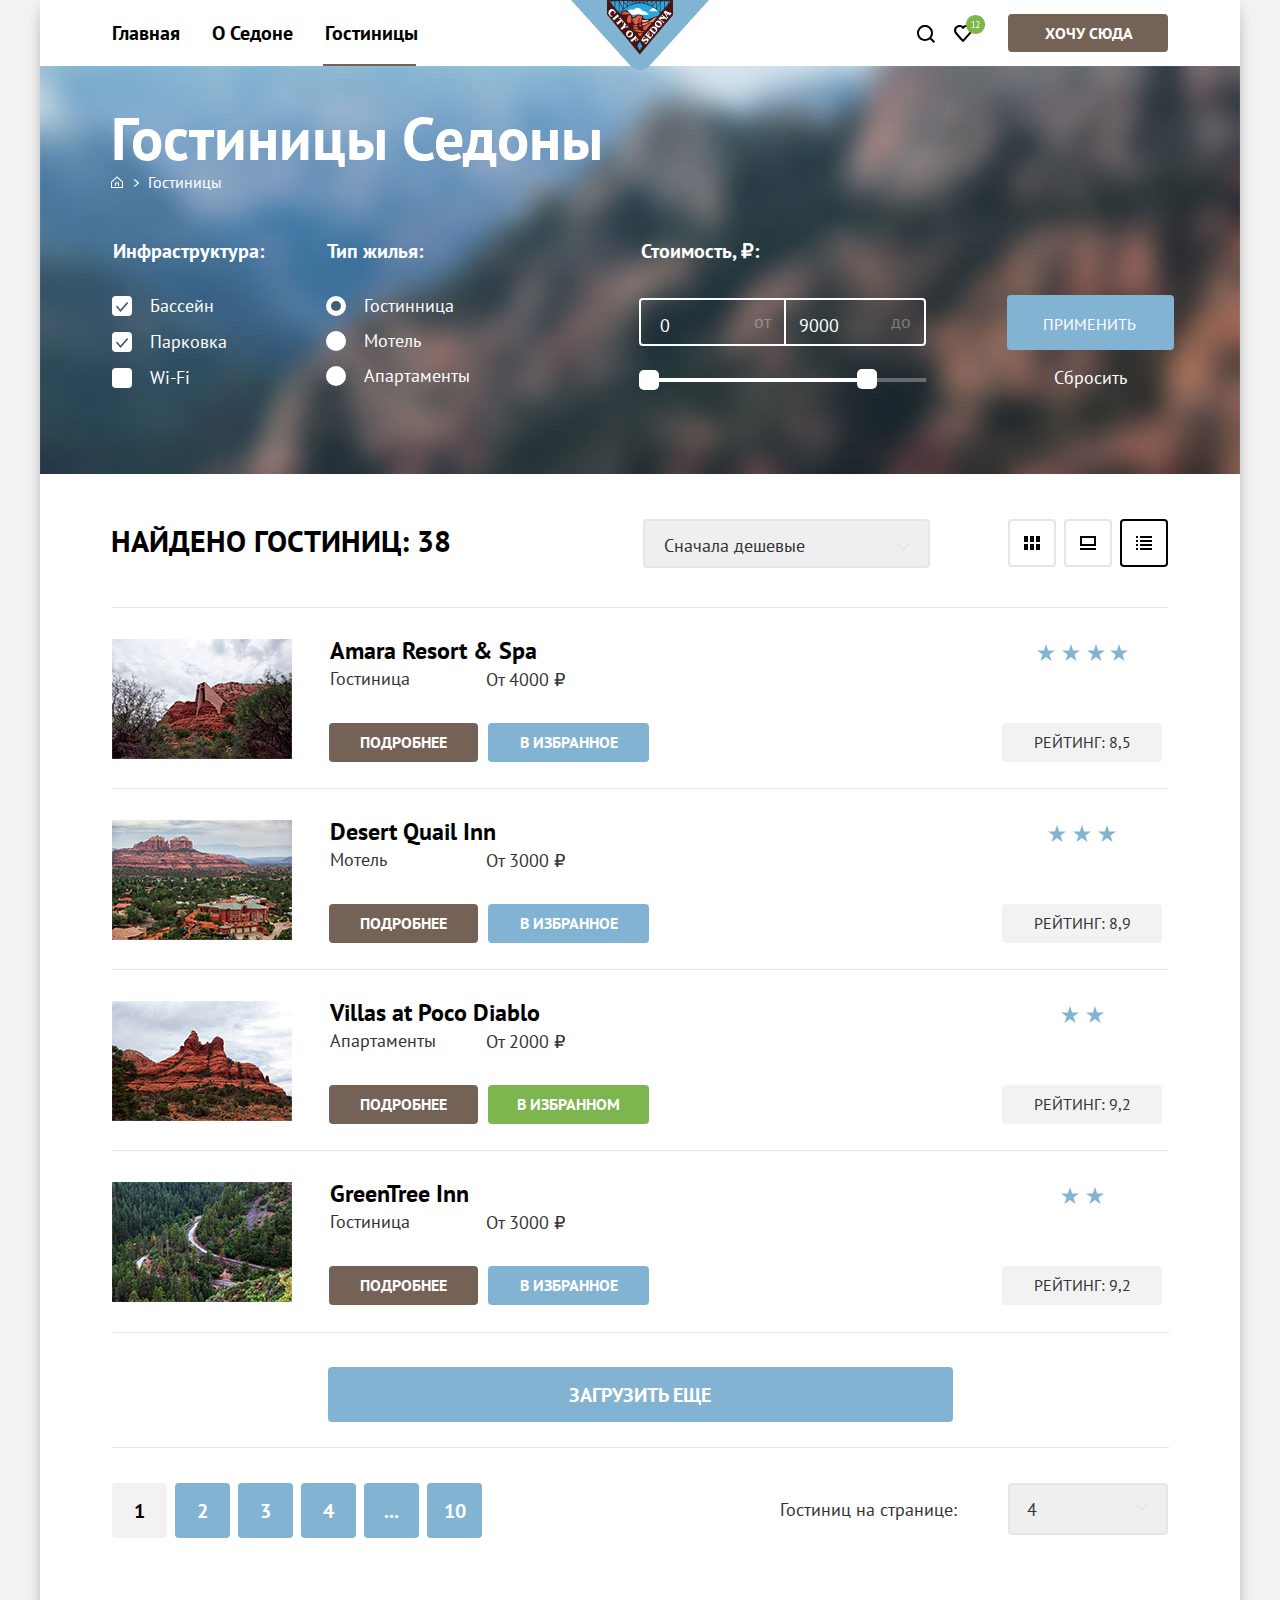
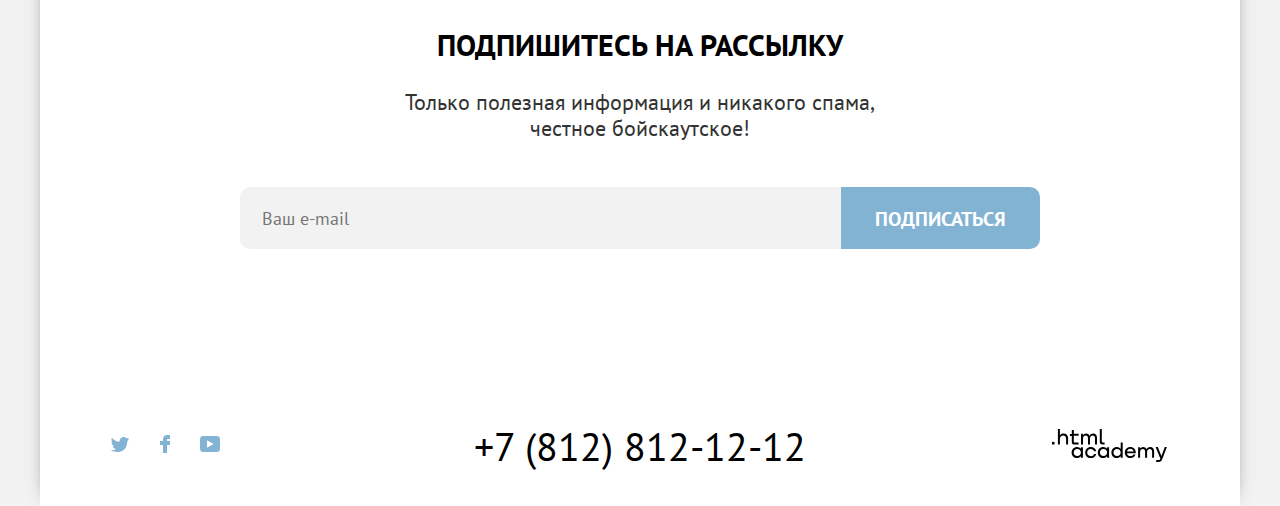
==== hotels.html @ 75862dd2 "правки от наставника, исправления валидатора" ====
<!DOCTYPE html>
<html lang="ru">
  <head>
    <meta charset="utf-8">
    <title>HTML Academy: Седона</title>
    <link rel="stylesheet" href="styles/styles.css">
  </head>
  <body>
    <div class="page__container">
    <!-- Меню -->
    <header class="header">
      <div class="page-header">
      <nav class="navigation">
        <ul class="navigation__list">
          <li class="navigation__item">
            <a class="navigation__link" href="index.html">Главная</a>
          </li>
          <li class="navigation__item">
            <a class="navigation__link" href="#">О Седоне</a>
          </li>
          <li class="navigation__item">
            <a class="navigation__link navigation__link-hotels" href="hotels.html">Гостиницы</a>
          </li>
        </ul>
        <a class="logo__sedona" href="index.html"><img src="images/sedona.svg" class="logo" alt="Логотип Седона"></a>
      <!-- navigation__user -->
        <ul class="navigation-user" >
          <li class="navigation__item-user">
            <a class="navigation__link-user" href="#">
              <svg class="navigation__icon" aria-hidden="true" focusable="false" width="18" height="18" viewBox="0 0 18 18" fill="none" xmlns="http://www.w3.org/2000/svg">
                <path d="M18 16.5L14.3 12.8C15.3 11.5 16 9.8 16 7.9C16 3.5 12.4 -0.1 8 -0.1C3.6 -0.1 0 3.6 0 8C0 12.4 3.6 16 8 16C9.8 16 11.5 15.4 12.9 14.3L16.6 18L18 16.5ZM8 14C4.7 14 2 11.3 2 8C2 4.7 4.7 2 8 2C11.3 2 14 4.7 14 8C14 11.3 11.3 14 8 14Z"/>
              </svg>
              <span class="visually-hidden">Поиск</span>
            </a>
          </li>
          <li class="navigation__item-user">
            <a class="navigation__link-user" href="#">
              <svg class="navigation__icon-hert" aria-hidden="true" focusable="false" width="31" height="27" viewBox="0 0 31 27" fill="none" xmlns="http://www.w3.org/2000/svg">
                <path d="M8.9 27C8.6 27 8.3 26.9 8.1 26.6C2.7 20.5 1.4 19.1 1.1 18.7C0.4 17.8 0 16.6 0 15.4C0 12.4 2.4 10 5.5 10C6.8 10 8 10.5 9 11.3C10 10.5 11.3 10 12.5 10C15.5 10 18 12.4 18 15.4C18 16.7 17.5 17.9 16.7 18.8L9.7 26.7C9.5 26.9 9.3 27 8.9 27ZM2.9 17.5C3.2 17.9 6.4 21.5 9 24.4L15.2 17.4C15.7 16.9 15.9 16.2 15.9 15.4C15.9 13.6 14.4 12.1 12.6 12.1C11.6 12.1 10.6 12.6 9.9 13.4C9.6 13.7 9.3 13.8 9 13.8C8.7 13.8 8.4 13.6 8.2 13.4C7.5 12.6 6.5 12.1 5.5 12.1C3.7 12.1 2.2 13.6 2.2 15.4C2.1 16.3 2.5 17 2.9 17.5C2.8 17.5 2.8 17.5 2.9 17.5Z"/>
                <path d="M31 9.5C31 14.7467 26.7467 19 21.5 19C16.2533 19 12 14.7467 12 9.5C12 4.25329 16.2533 0 21.5 0C26.7467 0 31 4.25329 31 9.5Z" fill="#7DB54F"/>
                <path d="M17.6308 12.26H19.0308V7.42L19.1308 6.83L18.7308 7.3L17.6308 8.09L17.2508 7.58L19.4508 5.88H19.8108V12.26H21.1808V13H17.6308V12.26ZM25.46 7.59C25.46 7.94333 25.3933 8.30667 25.26 8.68C25.1333 9.04667 24.9633 9.41667 24.75 9.79C24.5433 10.1633 24.31 10.53 24.05 10.89C23.79 11.2433 23.53 11.58 23.27 11.9L22.78 12.33V12.37L23.42 12.26H25.6V13H21.62V12.71C21.7667 12.5567 21.9433 12.3667 22.15 12.14C22.3567 11.9133 22.57 11.6633 22.79 11.39C23.0167 11.11 23.2367 10.8167 23.45 10.51C23.67 10.1967 23.8667 9.88 24.04 9.56C24.22 9.24 24.3633 8.92333 24.47 8.61C24.5767 8.29667 24.63 8 24.63 7.72C24.63 7.39333 24.5367 7.12333 24.35 6.91C24.1633 6.69 23.88 6.58 23.5 6.58C23.2467 6.58 23 6.63333 22.76 6.74C22.52 6.84 22.3133 6.95667 22.14 7.09L21.81 6.52C22.0433 6.32 22.32 6.16333 22.64 6.05C22.96 5.93667 23.3033 5.88 23.67 5.88C23.9567 5.88 24.21 5.92333 24.43 6.01C24.65 6.09 24.8367 6.20667 24.99 6.36C25.1433 6.51333 25.26 6.69667 25.34 6.91C25.42 7.11667 25.46 7.34333 25.46 7.59Z" fill="white"/>
              </svg>
              <span class="visually-hidden">Избранное</span>
            </a>
            <!-- ПОПОВЕР -->
            <div class="popover popover__favorite">
              <div class="popover__content">
                <h2 class="popover__title visually-hidden">Избранное</h2>
                <ul class="popover__favorite-list">
                  <li class="popover__favorite-item">
                    <a class="popover__favorite-link">
                      <img class="popover__favorite-img" src="images/content/hotel-2-small.jpg" alt="">
                      <p class="popover__favorite-title">Desert Quail Inn</p>
                      <p class="popover__favorite-decription">Мотель</p>
                    </a>
                    <button class="button__del" type="button"></button>
                  </li>
                  <li class="popover__favorite-item">
                    <a class="popover__favorite-link">
                      <img class="popover__favorite-img" src="images/content/hotel-3-small.jpg" alt="">
                      <p class="popover__favorite-title">Villas at Poco Diablo</p>
                      <p class="popover__favorite-decription">Апартаменты</p>
                    </a>
                    <button class="button__del" type="button"></button>
                  </li>
                </ul>
                <a class="popover__favorite-button button" href="#">все избранные</a>
              </div>
            </div>
          </li>
          <li class="navigation__item-button">
            <a class="navigation__link-button button" href="#">Хочу сюда</a>
          </li>
        </ul>
      </nav>
      </div>
    </header>
<!-- Хлебные крошки -->
    <main class="main__hotels">
      <div class="main__container">
        <div class="hotels__background">
        <header class="hotels__header">
          <h1 class="hotels__header-title">Гостиницы Седоны</h1>
          <ul class="breadcrumbs">
            <li class="breadcrumbs__item">
             <a class="breadcrumbs__link-home" href="index.html">
             <svg width="12" height="12" viewBox="0 0 12 12" fill="none" xmlns="http://www.w3.org/2000/svg">
                <path d="M6 0.300049L0 5.80005V12H12V5.80005L6 0.300049ZM11 11H1V6.20005L6 1.70005L11 6.20005V11Z" fill="white"/><path d="M4 10H5V7.5H7V10H8V6.5H4V10Z" fill="white"/>
             </svg>
             </a>
            </li>
            <li class="breadcrumbs__item">
              <a class="breadcrumbs__link" href="hotels.html">Гостиницы</a>
           </li>
          </ul>
      </header>
<!-- фильтры для поиска гостиницы -->
      <section class="hotels__search">
        <h2 class="visually-hidden" hidden>Фильтры для поиска гостиницы</h2>
        <form class="hotels__form" action="https://echo.htmlacademy.ru/" method="get">
         <fieldset class="hotels__form-fieldset">
            <legend class="hotels__form-infrastructure">Инфраструктура:</legend>
              <ul class="hotels__infrastructure-list">
               <li class="hotels__infrastructure-item">
                  <label class="control">
                   <input class="visually-hidden control__input" type="checkbox" name="pool" checked>
                    <span class="control__mark"></span>
                    <span class="control__label">Бассейн</span>
                  </label>
                </li>
               <li class="hotels__infrastructure-item">
                  <label class="control">
                   <input class="visually-hidden control__input" type="checkbox" name="parking" checked>
                   <span class="control__mark"></span>
                   <span class="control__label">Парковка</span>
                  </label>
               </li>
              <li class="hotels__infrastructure-item">
                <label class="control">
                  <input class="visually-hidden control__input" type="checkbox" name="Wi-Fi">
                  <span class="control__mark"></span>
                  <span class="control__label">Wi-Fi</span>
                </label>
              </li>
            </ul>
          </fieldset>
          <fieldset class="hotels__filter-group">
            <legend class="hotels__form-housing">Тип жилья:</legend>
              <ul class="hotels__housing-list">
               <li class="hotels__housing-item">
                 <label class="control">
                  <input class="visually-hidden control__input" type="radio" name="type-hotels" value="hotel" checked>
                  <span class="control__mark"></span>
                  <span class="control__label">Гостинница</span>
                  </label>
                </li>  
                <li class="hotels__housing-item">
                  <label class="control">
                    <input class="visually-hidden control__input" type="radio" name="type-hotels" value="motel">
                    <span class="control__mark"></span>
                    <span class="control__label">Мотель</span>
                  </label>
                </li>
                <li class="hotels__housing-item">
                  <label class="control">
                    <input class="visually-hidden control__input" type="radio" name="type-hotels" value="apartments">
                    <span class="control__mark"></span>
                    <span class="control__label">Апартаменты</span>
                 </label>
                </li>
              </ul>
          </fieldset>
          <fieldset class="hotels__filter-price">
            <legend class="hotels__form-price">Стоимость, ₽:</legend>
              <div class="range">
                <div class="range__wrapper-inputs">
                  <label class="hotels__price-input">
                    <input class="hotels__filter-input input__before" type="number" name="min-price" value="0">
                    <span class="before">от</span>
                  </label>
                  <label class="hotels__price-input">
                    <input class="hotels__filter-input input__after" type="number" name="max-price" value="9000">
                    <span class="after">до</span>
                  </label>
               </div>
             </div>
             <div class="range__scale">
                <div class="range__bar" style="width: 287px"></div>
                <button class="range__toggle toggle__min" type="button">
                  <span class="visually-hidden">Изменить минимальную цену</span>
                </button>
                <button class="range__toggle toggle__max" type="button">
                  <span class="visually-hidden">Изменить максимальную цену</span>
                </button>
              </div>
          </fieldset>
          <div class="hotels__buttoms">
            <button class="button__apply" type="submit">Применить</button>
            <button class="button__reset" type="reset">Сбросить</button>
          </div>
        </form>
        </div>
     </section>
      <div class="hotels__found-container">
       <p class="hotels__found">Найдено гостиниц: 38</p>
        <form class="sorting__type">
          <label class="visually-hidden" for="sorting" hidden>Сортировка</label>
          <select class="select__control" id="sorting" name="sorting">
            <option value="cheap">Сначала дешевые</option>
            <option value="expensive">Сначала дорогие</option>
            <option value="popular">Сначала популярные</option>
          </select>
        </form>
        <ul class="buttons__sorting">
          <li class="buttons__sorting-item">
        <a href="#" class="buttons__sorting-link">
          <svg class="button__sorting" aria-hidden="true" focusable="false" width="16" height="14" viewBox="0 0 16 14" fill="none" xmlns="http://www.w3.org/2000/svg">
            <path d="M4 0H0V6H4V0Z" fill="black"/>
            <path d="M16 0H12V6H16V0Z" fill="black"/>
            <path d="M10 0H6V6H10V0Z" fill="black"/>
            <path d="M4 8H0V14H4V8Z" fill="black"/>
            <path d="M16 8H12V14H16V8Z" fill="black"/>
            <path d="M10 8H6V14H10V8Z" fill="black"/>
            </svg>
          <span class="visually-hidden">Показать карточки</span>
        </a>
      </li>
      <li class="buttons__sorting-item">
        <a href="#" class="buttons__sorting-link">
          <svg class="button__sorting" aria-hidden="true" focusable="false" width="16" height="14" viewBox="0 0 16 14" fill="none" xmlns="http://www.w3.org/2000/svg">
            <path d="M16 12H0V14H16V12Z" fill="black"/>
            <path d="M14 2V8H2V2H14ZM16 0H0V10H16V0Z" fill="black"/>
            </svg>
          <span class="visually-hidden">Показать слайды</span>
        </a>
      </li>
      <li class="buttons__sorting-item button__active">
        <a href="#" class="buttons__sorting-link">
          <svg class="button__sorting" aria-hidden="true" focusable="false" width="16" height="14" viewBox="0 0 16 14" fill="none" xmlns="http://www.w3.org/2000/svg">
            <path d="M2 0H0V2H2V0Z" fill="black"/>
            <path d="M16 0H4V2H16V0Z" fill="black"/>
            <path d="M2 4H0V6H2V4Z" fill="black"/>
            <path d="M16 4H4V6H16V4Z" fill="black"/>
            <path d="M2 8H0V10H2V8Z" fill="black"/>
            <path d="M16 8H4V10H16V8Z" fill="black"/>
            <path d="M2 12H0V14H2V12Z" fill="black"/>
            <path d="M16 12H4V14H16V12Z" fill="black"/>
            </svg>
          <span class="visually-hidden">Показать список</span>
        </a>
      </li>
      </ul>
      </div>
<!-- каталог -->
      <div class="hotels__catalog">
        <ul class="hotels__list">

          <li class="hotels__card">
            <a class="hotels__card-link" href="#">
              <img class="hotels__card-img" src="images/content/hotel-1.jpg" alt="Гостиница Amara Resort & Spa">
            </a>
            <a class="hotels__title-link" href="#">
              <h3 class="hotels__card-title">Amara Resort & Spa</h3>
            </a>
              <span class="hotels__card-type">Гостиница</span>
              <b class="hotels__card-price">От 4000 ₽</b>
            <a href="#" class="hotels__card-button">Подробнее</a>
            <button class="hotels__favorite button__blue"  type="button">В избранное</button>
            <span class="hotels__rating">Рейтинг: 8,5</span>
            <img class="stars" src="images/stars-4.svg" alt="">
          </li>
          <li class="hotels__card">
            <a class="hotels__card-link" href="#">
              <img class="hotels__card-img" src="images/content/hotel-2.jpg" alt="Мотель Desert Quail Inn">
            </a>
            <a class="hotels__title-link" href="#">
             <h3 class="hotels__card-title">Desert Quail Inn</h3>
            </a>
              <span class="hotels__card-type">Мотель</span>
              <b class="hotels__card-price">От 3000 ₽</b>
            <a href="#" class="hotels__card-button">Подробнее</a>
            <button class="hotels__favorite button__blue" type="button">В избранное</button>
            <span class="hotels__rating">Рейтинг: 8,9</span>
            <img class="stars" src="images/stars-3.svg" alt="">
          </li>
          <li class="hotels__card">
            <a class="hotels__card-link" href="#">
              <img class="hotels__card-img" src="images/content/hotel-3.jpg" alt="Апартаменты Villas at Poco Diablo">
            </a>
            <a class="hotels__title-link" href="#">
              <h3 class="hotels__card-title">Villas at Poco Diablo</h3>
            </a>
              <span class="hotels__card-type">Апартаменты</span>
              <b class="hotels__card-price">От 2000 ₽</b>
            <a href="#" class="hotels__card-button">Подробнее</a>
            <button class="hotels__favorite-active" type="button">В избранном</button>
            <span class="hotels__rating">Рейтинг: 9,2</span>
            <img class="stars" src="images/stars-2.svg" alt="">
          </li>
          <li class="hotels__card">
            <a class="hotels__card-link" href="#">
              <img class="hotels__card-img" src="images/content/hotel-4.jpg" alt="Гостиница GreenTree Inn">
            </a>
            <a class="hotels__title-link" href="#">
              <h3 class="hotels__card-title">GreenTree Inn</h3>
            </a>
              <span class="hotels__card-type">Гостиница</span>
              <b class="hotels__card-price">От 3000 ₽</b>
            <a href="#" class="hotels__card-button">Подробнее</a>
            <button class="hotels__favorite button__blue" type="button">В избранноe</button>
            <span class="hotels__rating">Рейтинг: 9,2</span>
            <img class="stars" src="images/stars-2.svg" alt="">
          </li>
        </ul>
        <button class="botton__show-more button__blue" type="button">Загрузить еще</button>
      </div>
        <!-- переключение страниц -->
        <div class="pagination__container">
        <ul class="pagination__list">
          <li class="pagination__item">
            <a class="pagination__link pagination__current" href="#">1</a>
          </li>
          <li class="pagination__item">
            <a class="pagination__link button__blue" href="#">2</a>
          </li>
          <li class="pagination__item">
            <a class="pagination__link button__blue" href="#">3</a>
          </li>
          <li class="pagination__item">
            <a class="pagination__link button__blue" href="#">4</a>
          </li>
          <li class="pagination__item">
            <a class="pagination__link button__blue" href="#">...</a>
          </li>
          <li class="pagination__item">
              <a class="pagination__link button__blue" href="#">10</a>
          </li>
        </ul>
        <form class="pagination__form">
          <label class="pagination__select-title" for="sorting">Гостиниц на странице:</label>
          <select class="pagination__select" name="pagination">
            <option value="4">4</option>
          </select>

        </form>
      </section>
    </div>
     <!-- Рассылка -->
     <section class="mailing__hotels">
      <form class="mailing__form">
        <h3 class="mailing__title-hotels">Подпишитесь на рассылку</h3>
        <p class="mailing__description-hotels">Только полезная информация и никакого спама,<br> честное бойскаутское!</p>
        <div class="mailing__input-container">
          <input type="text" name="e-mail" placeholder="Ваш e-mail" class="mailing__input">
          <button type="submit" class="mailing__button button__blue">подписаться</button>
        </div>
      </form>
    </section>

  </div>
  </main>

  <!-- footer -->
  <footer class="footer">
    <div class="footer__container">
    <section class="socials">
      <h3 class="visually-hidden" hidden>Социальные сети</h3>

      <ul class="social__list">
        <li class="button__social">
         <a class="social__link" href="https://twitter.com/htmlacademy_ru">
          <svg class="social__icon" aria-hidden="true" focusable="false" width="18" height="15" viewBox="0 0 18 15" fill="none" xmlns="http://www.w3.org/2000/svg">
            <path d="M11.6 0.200056C13.4 -0.299944 14.8 0.500056 15.4 1.40006C16.1 1.20006 16.8 0.900056 17.5 0.700056C17.5 1.60006 16.9 2.20006 16.6 2.50006C17.3 2.60006 18 1.90006 18 1.90006C17.8 2.90006 16.9 3.70006 16.3 3.90006C16.1 10.7001 13 15.1001 5.7 15.0001C5.1 15.0001 5.8 15.0001 5.2 15.0001C4.8 15.0001 0.8 14.5001 0 13.1001C2.4 13.3001 4.1 12.7001 5 11.9001C4 11.6001 2.1 11.5001 1.8 9.00006C2.2 9.10006 2.4 9.20006 3.1 9.10006C1.8 8.30006 0.4 7.50006 0.5 5.30006C0.8 5.60006 1.6 5.80006 1.9 5.80006C1.1 5.60006 -0.2 2.50006 0.9 0.900056C2.8 2.80006 4.9 4.50006 8.5 4.70006C8.7 2.30006 9.7 0.800056 11.6 0.200056Z"/>
            </svg>
          <span class="visually-hidden">Твиттер</span>
         </a>
        </li>
        <li class="button__social">
         <a class="social__link" href="https://www.facebook.com/htmlacademy">
          <span class="visually-hidden">Фейсбук</span>
          <svg class="social__icon" aria-hidden="true" focusable="false" width="10" height="18" viewBox="0 0 10 18" fill="none" xmlns="http://www.w3.org/2000/svg">
            <path d="M7 0C4.8 0 3 1.8 3 4V6H0V10H3V18H7V10H10V6H7V4H10V0H7Z"/>
            </svg>
         </a>
        </li>
        <li class="button__social">
         <a class="social__link" href="https://www.youtube.com/c/HTMLAcademyRUS">
          <span class="visually-hidden">Ютуб</span>
          <svg class="social__icon" aria-hidden="true" focusable="false" width="20" height="16" viewBox="0 0 20 16" fill="none" xmlns="http://www.w3.org/2000/svg">
            <path d="M17 0H2.9C1.2 0 0 1.5 0 3.2V12.7C0 14.5 1.2 16 2.9 16H17.2C18.7 16 20.1 14.5 20.1 12.8V3.2C19.9 1.5 18.7 0 17 0ZM7 11.8V4.2L13.7 8L7 11.8Z"/>
          </svg>
         </a>
        </li>
      </ul>
    </section>

    <section class="telephone">
     <h3 class="visually-hidden" hidden>Телефон</h3>
     <a href="tel:+78128121212" class="telephone">+7 (812) 812-12-12</a>
   </section>

   <section class="academy">
     <h3 class="visually-hidden" hidden>Контакты академии</h3>
     <a href="https://htmlacademy.ru/" class="academy__link">
      <svg class="academy__icon" aria-hidden="true" focusable="false" width="115" height="34" viewBox="0 0 115 34" fill="none" xmlns="http://www.w3.org/2000/svg">
        <path d="M0 12.9V15.5H2.5V12.9H0Z"/>
        <path d="M11.6 4.5C10 4.5 8.80002 5.2 8.00002 6.2H7.90002V0H5.90002V15.5H7.90002V10.2C7.90002 8.1 9.20002 6.6 11.2 6.6C13 6.6 14.1 8 14.1 9.8V15.5H16.1V9.4C16.2 6.4 14.3 4.5 11.6 4.5Z"/>
        <path d="M26.6 4.79998H21.8V1.09998H19.8V4.89998H17.9V6.89998H19.8V12.9C19.8 14.6 20.8 15.6 22.5 15.6H26.6V13.6H22.9C22.2 13.6 21.8 13.2 21.8 12.5V6.79998H26.6V4.79998Z"/>
        <path d="M41.1 4.59998C39.5 4.59998 38.2 5.39998 37.6 6.69998H37.5C36.9 5.49998 35.7 4.59998 34.1 4.59998C32.7 4.59998 31.6 5.39998 31 6.39998H30.9V4.79998H29V15.4H31V9.99998C31 7.99998 32 6.49998 33.6 6.49998C35.1 6.49998 36 7.49998 36 9.09998V15.4H38V9.79998C38 7.39998 39.4 6.49998 40.6 6.49998C42.1 6.49998 43 7.49998 43 9.09998V15.4H45V8.89998C45.1 6.39998 43.6 4.59998 41.1 4.59998Z"/>
        <path d="M47.8 12.7C47.8 14.4 48.8 15.4 50.6 15.4H52.6V13.4H50.9001C50.2001 13.4 49.8 13 49.8 12.3V0H47.8V12.7Z"/>
        <path d="M28.9 19.7C28 18.6 26.7 17.9 25 17.9C21.9 17.9 19.6 20.2 19.6 23.5C19.6 26.8 21.9 29.1 25 29.1C26.8 29.1 28 28.3 28.8 27.2H28.9V28.8H30.9V18.2H28.9V19.7ZM25.3 27.1C23.1 27.1 21.7 25.5 21.7 23.5C21.7 21.5 23.1 19.9 25.3 19.9C27.5 19.9 28.9 21.5 28.9 23.5C28.9 25.4 27.5 27.1 25.3 27.1Z"/>
        <path d="M44.2 22C43.7 19.6 41.5999 17.9 38.7999 17.9C35.3999 17.9 33.2 20.4 33.2 23.5C33.2 26.6 35.3999 29.1 38.7999 29.1C41.5999 29.1 43.7 27.3 44.2 24.9H42.0999C41.6999 26.2 40.3999 27.2 38.7999 27.2C36.5999 27.2 35.2 25.6 35.2 23.6C35.2 21.6 36.5999 20 38.7999 20C40.3999 20 41.5999 21 42.0999 22.2H44.2V22Z"/>
        <path d="M55.1 19.7C54.2 18.6 52.9001 17.9 51.2001 17.9C48.1001 17.9 45.8 20.2 45.8 23.5C45.8 26.8 48.1001 29.1 51.2001 29.1C53.0001 29.1 54.2 28.3 55 27.2H55.1V28.8H57.1V18.2H55.1V19.7ZM51.5 27.1C49.3 27.1 47.9001 25.5 47.9001 23.5C47.9001 21.5 49.3 19.9 51.5 19.9C53.7 19.9 55.1 21.5 55.1 23.5C55.1 25.4 53.6 27.1 51.5 27.1Z"/>
        <path d="M68.7 19.8C67.8 18.7 66.5 17.9 64.8 17.9C61.7 17.9 59.4 20.2 59.4 23.5C59.4 26.8 61.6 29.1 64.8 29.1C66.5 29.1 67.8 28.3 68.6 27.3H68.7V28.8H70.7V13.4H68.7V19.8ZM65.1 27.1C62.9 27.1 61.5 25.5 61.5 23.5C61.5 21.5 62.9 19.9 65.1 19.9C67.3 19.9 68.7 21.5 68.7 23.5C68.6 25.5 67.2 27.1 65.1 27.1Z"/>
        <path d="M78.3 17.9C75 17.9 72.8 20.4 72.8 23.5C72.8 26.5 74.9 29.1 78.3 29.1C80.8 29.1 82.8 27.8 83.5 25.5H81.4C80.9 26.5 79.8 27.1 78.4 27.1C76.5 27.1 75.1 25.8 75 24.2H83.8C84 20.6 81.8 17.9 78.3 17.9ZM78.3 19.8C80 19.8 81.3 20.8 81.6 22.4H75.1C75.4 20.9 76.6 19.8 78.3 19.8Z"/>
        <path d="M98.2 17.9C96.6 17.9 95.3 18.7 94.6 19.9H94.5C93.9 18.7 92.7 17.9 91.1 17.9C89.7 17.9 88.6 18.6 88 19.7V18.2H86.1V28.8H88.1V23.4C88.1 21.4 89.1 20 90.7 19.9C92.2 19.9 93.1 20.9 93.1 22.5V28.8H95.1V23.2C95.1 20.8 96.5 19.9 97.7 19.9C99.2 19.9 100.1 20.9 100.1 22.5V28.8H102.1V22.3C102.2 19.7 100.7 17.9 98.2 17.9Z"/>
        <path d="M109.4 27L105.8 18.1H103.6L108.4 29.7C108.1 30.6 107.7 30.9 106.7 30.9H104.2V32.9H106.7C108.5 32.9 109.5 32.1 110.2 30.3L114.9 18.1H112.8L109.4 27Z"/>
        </svg>

     </a>
   </section>
  </div>
  </footer>
    </div>
<div class="modal__container">
  <div class="modal modal__search">
    <button class="modal__close-button" type="button">
      <span class="visually-hidden">Закрыть</span>
    </button>
    <section class="modal__content">
      <h2 class="modal__title">Поиск гостиницы в Седоне</h2>
      <form class="modal__search-form" action="https://echo.htmlacademy.ru/" method="post">
        <label for="date" class="modal__search-arrival">Дата заезда:</label>
        <input type="text" name="date-arrival" class="modal__date-arrival" placeholder="27 апреля 2020">
        <p class="modal__description-error">Мы не можем отправить вас в прошлое.</p>
        <label for="date" class="modal__search-departure">Дата выезда:</label>
        <input type="text" name="date-departure" class="modal__date-departure" placeholder="1 сентября 2021">
        <p class="modal__description">На эти даты есть свободные номера. Пока есть.</p>
          <span class="adults">Взрослые:</span>
          <div class="modal__search-adults">
            <button class="modal__button-minus" type="button">
              <svg class="minus__icon" aria-hidden="true" focusable="false" width="13" height="1" viewBox="0 0 13 1" fill="none" xmlns="http://www.w3.org/2000/svg">
                <path d="M0 0L0 1L13 1V0L0 0Z"/>
              </svg>
            </button>
            <span class="adults__number">2</span>
            <button class="modal__button-plus" type="button">
              <svg class="plus__icon" aria-hidden="true" focusable="false" width="13" height="13" viewBox="0 0 13 13" fill="none" xmlns="http://www.w3.org/2000/svg">
                <path d="M13 6H7V0H6V6H0V7H6V13H7V7H13V6Z" fill="black"/>
              </svg>
            </button>
          </div>
        <span class="child">Дети:</span>
        <div class="child__description-info">
          <button class="button__child-info" type="button">i</button>
          <div class="child__description-conteiner">
            <p class="child__description">Укажите количество детей,<br> которые будут с вами, возраст которых от 6 до 18 лет. Дети <br>до 6 лет размещаются<br> бесплатно.</p>
          </div>
        </div>
        <div class="modal__search-child">
          <button class="modal__button-minus" type="button">
            <svg class="minus__icon" aria-hidden="true" focusable="false" width="13" height="1" viewBox="0 0 13 1" fill="none" xmlns="http://www.w3.org/2000/svg">
              <path d="M0 0L0 1L13 1V0L0 0Z"/>
            </svg>
          </button>
          <span class="child__number">1</span>
          <button class="modal__button-plus" type="button">
            <svg class="plus__icon" aria-hidden="true" focusable="false" width="13" height="13" viewBox="0 0 13 13" fill="none" xmlns="http://www.w3.org/2000/svg">
              <path d="M13 6H7V0H6V6H0V7H6V13H7V7H13V6Z"/>
            </svg>
          </button>
        </div>
        <button type="submit" class="modal__button button__blue">Найти</button>
      </form>
    </section>
  </div>

</div>
</body>

</html>
---- styles/styles.css ----
/* шрифты */
@font-face {
  font-family: "PT Sans";
  font-style: normal;
  font-weight: normal;
  font-display: swap;
  src: url(../fonts/ptsans-400.woff2) format("woff2");
}

@font-face {
  font-family: "PT Sans";
  font-style: normal;
  font-weight: 700;
  font-display: swap;
  src: url(../fonts/ptsans-700.woff2) format("woff2");
}

html {
  height: 100%;
}

/* body */
body {
  font-family: "PT Sans", sans-serif;
  font-size: 22px;
  line-height: 26px;
  color: black;
  display: flex;
  flex-direction: column;
  min-height: 100%;
  margin: 0;
  background-color: #F2F2F2;
  padding: 0;
  

}

.page__container {
  background-color: #FFFFFF;
  width: 1200px;
  margin: 0 auto;
  box-shadow: 0 0 20px -12px #000000;
}

/* header */
.page-header {
  margin: 0;
  padding: 0;
  
}

/* меню-навигация */
.navigation {
  display: flex;
  justify-content: space-between;
  padding: 0 72px 0 60px;
}

.navigation__list {
  flex-wrap: wrap;
  list-style-type: none;
  display: flex;
  margin: 0;
  padding: 19px 0 0 0;
}

.navigation-user {
  list-style-type: none;
  display: flex;
  margin: 0;
  padding: 0;
  min-width: 300px;
  justify-content: flex-end;
}

.logo, .logo__sedona {
  margin: 0 23px 0 10px;
  padding: 0;
  outline: none;
}

.navigation__link-user {
  font-family: "PT Sans", sans-serif;
  font-size: 20px;
  line-height: 26px;
  font-weight: 700;
  text-decoration: none;
  position: relative;
  color: black;
  width: 38px;
  height: 38px;
  display: block;
}

.navigation__link {
  font-family: "PT Sans", sans-serif;
  font-size: 20px;
  line-height: 26px;
  font-weight: 700;
  text-decoration: none;
  color: black;
  margin: 0 8px 0 0;
  padding: 6px 12px 6px 12px;
  position: relative;
}

.navigation__link-button {
  font-family: "PT Sans", sans-serif;
  font-size: 16px;
  line-height: 21px;
  font-weight: 700;
  color: #FFFFFF;
  text-align: center;
  text-transform: uppercase;
  text-decoration: none;
  background-color: #756257;
  margin: 0;
  width: 160px;
  height: 37px;
  padding: 9px 35px 9px 37px;
  border-radius: 4px;
}

.navigation__item-button {
  margin: 18px 0 0 0;
}

.navigation__icon {
  position: absolute;
  top: 10px;
  right: 15px;
  fill: #000000;
}

.navigation__icon-hert {
  position: absolute;
  top: 0px;
  right: 3px;
  fill: #000000;
}

.navigation__icon-hert:hover {
  fill: #756257;
}

.navigation__icon-hert:active {
  fill: #756257;
  opacity: 0.3;
}

/* состояния ссылок навигации */
.navigation__link:hover {
  color: #756257;
}

.navigation__link:focus {
  box-shadow: inset 0 0 0 3px #83B3D3;
  outline: none;
  box-sizing: border-box;
  border-radius: 10px;
  color: #756257;
}

.navigation__link:active {
  color: #756257;
  opacity: 0.3;
}

.navigation__link-user:hover .navigation__icon {
  fill: #756257;
}

.navigation__link-user:hover {
  fill: #756257;
}

.navigation__link-user:active {
  color: #756257;
  opacity: 0.3;
}

.navigation__link-user:focus   {
  fill: #756257;
  box-shadow: inset 0 0 0 3px #83B3D3;
  outline: none;
  box-sizing: border-box;
  border-radius: 10px;
}

/* коричневые кнопки */
.button:hover {
  background-color: #615048;
}

.button:focus {
  box-shadow: inset 0 0 0 3px #83B3D3;
  outline: none;
  box-sizing: border-box;
  border-radius: 10px;
  background-color: #615048;
}

.button:active {
  background-color: #615048;
  color: rgba(255, 255, 255, 0.3);
}

.navigation__link-active::before {
  position: absolute;
  right: 10px;
  top: 50px;
  height: 2px;
  width: 70px;
  background-color: #756257;
  content: "";
}

.navigation__link-hotels::before {
  position: absolute;
  right: 20px;
  top: 50px;
  left: 10px;
  height: 2px;
  width: 93px;
  background-color: #756257;
  content: "";
}

/* main */
.main__container {
  width: 1200px;
  margin: 0 auto;
  background-color: #FFFFFF;
  padding: 0;
}

.main__hotels {
  width: 1200px;
  margin: 0 auto;
  padding: 0;
}

/* первый экран */
.welcome {
  background: url(../images/divider.svg) left bottom no-repeat, url(../images/index-background.jpg)  no-repeat;
  height: 485px;
  margin-top: -9px;
  padding: 0px;
}

.welcome__img {
  display: block;
  margin: 0 auto;
  padding-top: 51px;
}

.welcome__text {
  padding-top: 63px;
  padding-bottom: 79px;
}

.welcome__title {
  font-family: "PT Sans", sans-serif;
  font-size: 30px;
  line-height: 36px;
  font-weight: 700;
  text-align: center;
  text-transform: uppercase;
  padding: 0;
  margin: 0 0 30px 0;
}

.welcome__description {
  font-family: "PT Sans", sans-serif;
  font-size: 22px;
  line-height: 36px;
  font-weight: normal;
  text-align: center;
  color: #333333;
  padding: 0;
  margin: 0;
}

/* преимущества (основной список) */
.advantage__list {
  margin: 0;
  padding: 0;
  list-style-type: none;
  display: flex;
  flex-wrap: wrap;
}

.advantage__item-title {
  font-family: "PT Sans", sans-serif;
  font-size: 24px;
  line-height: 28px;
  font-weight: 700;
  text-transform: uppercase;
  text-align: center;
  margin: 0 0 28px 0;
  padding: 0;
}

.advantage__item-description {
  font-family: "PT Sans", sans-serif;
  font-size: 18px;
  line-height: 21px;
  font-weight: 400;
  color: #333333;
  text-align: center;
  margin: 0;
  padding: 0;
}

.advantage__description {
  font-family: "PT Sans", sans-serif;
  font-size: 18px;
  line-height: 21px;
  font-weight: 400;
  color: #FFFFFF;
  margin: 0;
  padding: 0;
}

.advantage__item-number {
  font-family: "PT Sans", sans-serif;
  font-size: 18px;
  line-height: 21px;
  font-weight: 400;
  color: #333333;
  text-align: center;
  margin: 0 0 30px 0;
  padding: 0;
}

.advantage__item-city .advantage__item-number {
  color: #FFFFFF;
}

.advantage__item-bridge .advantage__item-number {
  color: #FFFFFF;
}

.advantage__item-city {
  background-color: #83B3D3;
  color: #FFFFFF;
  text-align: center;
  display: flex;
  flex-direction: column;
  padding: 98px 90px 77px 90px;
  min-width: 220px;
}

.advantage__img-city {
  background-image: url(../images/photo-1.jpg);
  background-repeat: no-repeat;
  width: 800px;
  height: 384px;
}

.advantage__container-city {
  display: flex;
  flex-direction: row;
  width: 1200px;
  justify-content: space-between;
}

.advantage__lions {
  display: flex;
  justify-content: center;
  flex-direction: column;
  background-color: #83B3D31F;
  padding: 98px 75px 107px 75px;
  min-width: 250px;
}

.advantage__road {
  display: flex;
  justify-content: center;
  flex-direction: column;
  background-color: #83B3D333;
  padding: 98px 75px 107px 75px;
  min-width: 250px;
}

.advantage__tourists {
  display: flex;
  justify-content: center;
  flex-direction: column;
  background-color: #83B3D31F;
  padding: 98px 75px 107px 75px;
  min-width: 250px;
}

.advantage__container-bridge {
  display: flex;
  flex-direction: row-reverse;
  width: 1200px;
  justify-content: space-between;
}

.advantage__img-bridge {
  background-image: url(../images/photo-2.jpg);
  background-repeat: no-repeat;
  width: 800px;
  height: 384px;
}

.advantage__item-bridge {
  background-color: #83B3D3;
  color: #FFFFFF;
  margin: 0;
  text-align: center;
  min-width: 220px;
  display: flex;
  flex-direction: column;
  justify-content: center;
  padding: 80px 90px 77px 90px;
}

/* преимущества (вложенный список) */
.extra__list {
  margin: 0;
  padding: 0;
  text-align: center;
  list-style-type: none;
  display: flex;
  flex-direction: row;
  justify-content: space-between;
}

.extra__eat {
  min-width: 250px;
  display: flex;
  flex-direction: column;
  margin: 0;
  padding: 184px 75px 89px 75px;
}

.extra__item-eat::before {
  content: "";
  position: absolute;
  top: -90px;
  left: 98px;
  width: 75px;
  height: 72px;
  margin-left: -9px;
  background-image: url(../images/eat.svg);
  background-repeat: no-repeat;
}

.extra__souvenirs {
  min-width: 250px;
  background-color: #83B3D31F;
  display: flex;
  flex-direction: column;
  margin: 0;
  padding: 184px 75px 89px 75px;
}

.extra__home {
  background-color: #83B3D31F;
  display: flex;
  flex-direction: column;
  margin: 0;
  padding: 184px 75px 89px 75px;
  min-width: 250px;
}

.extra__item-home::before {
  content: "";
  position: absolute;
  top: -93px;
  left: 98px;
  width: 75px;
  height: 72px;
  margin-left: -9px;
  background-image: url(../images/house.svg);
  background-repeat: no-repeat;
}

.extra__item-home {
  font-family: "PT Sans", sans-serif;
  font-size: 24px;
  font-weight: 700;
  text-transform: uppercase;
  margin: 0 0 20px 0;
  padding: 0;
  position: relative;
}

.extra__item-eat {
  font-family: "PT Sans", sans-serif;
  font-size: 24px;
  line-height: 28px;
  font-weight: 700;
  text-transform: uppercase;
  margin: 0 0 20px 0;
  padding: 0;
  position: relative;
}

.extra__item-souvenirs::before {
  content: "";
  position: absolute;
  top: -99px;
  left: 100px;
  width: 64px;
  height: 76px;
  margin-left: -9px;
  background-image: url(../images/souvenir.svg);
  background-repeat: no-repeat;
}

.extra__item-souvenirs {
  font-family: "PT Sans", sans-serif;
  font-size: 24px;
  line-height: 28px;
  font-weight: 700;
  text-transform: uppercase;
  margin: 0 0 20px 0;
  padding: 0;
  position: relative;
}

.extra__item-description {
  font-family: "PT Sans", sans-serif;
  font-size: 18px;
  line-height: 21px;
  font-weight: 400;
  color: #333333;
  margin: 0;
  padding: 0;
}

/* поиск гостиницы */
.search-hotels {
  display: flex;
  flex-direction: column;
  justify-content: center;
  max-width: 1200px;
  margin: 0;
  padding: 91px 20px 91px 20px;
}

.search-hotels__title {
  font-family: "PT Sans", sans-serif;
  font-size: 30px;
  line-height: 36px;
  font-weight: 700;
  text-transform: uppercase;
  text-align: center;
  padding: 0;
  margin: 0 0 32px 0;
}

.search-hotels__description {
  font-family: "PT Sans", sans-serif;
  font-size: 22px;
  line-height: 26px;
  font-weight: 400;
  text-align: center;
  color: #333333;
  padding: 0;
  margin: 0 0 58px 0;
}

/* рассылка главная */
.mailing {
  background-image: url(../images/background.jpg);
  height: 411px;
  background-repeat: no-repeat;
  max-width: 1200px;
  display: flex;
  flex-direction: column;
  margin: 0px;
  padding: 0;
}

.mailing__title {
  font-family: "PT Sans", sans-serif;
  font-size: 30px;
  line-height: 36px;
  font-weight: 700;
  text-transform: uppercase;
  color: #FFFFFF;
  text-align: center;
  margin: 94px 0 25px 0;
  padding: 0;
}

.mailing__description {
  font-family: "PT Sans", sans-serif;
  font-size: 22px;
  line-height: 26px;
  font-weight: 400;
  color: #FFFFFF;
  text-align: center;
  margin: 0 0 48px 0;
  padding: 0;
}

/* footer */
.footer__container {
  display: flex;
  width: 1200px;
  min-height: 120px;
  margin: 0 auto;
  background-color: #FFFFFF;
  justify-content: space-between;
}

/* соцсети */
.socials {
  margin: 38px 0 0 60px;
}

.social__list {
  margin: 0;
  padding: 0;
  display: flex;
  flex-wrap: wrap;
  list-style-type: none;
}

.social__link {
  display: flex;
  width: 40px;
  height: 40px;
  outline: none;
}

.button__social {
  margin: 0 30px 0 0;
  padding: 0 0 0 0;
  width: 15px;
  height: 15px;
}

.social__icon {
  fill: #83B3D3;
  margin: auto;
  border: 2px solid #FFFFFF;
}

.social__icon:hover {
  fill: #68A2CA;
}

.social__link:focus {
  fill: #68A2CA;
  border: 3px solid #83B3D3;
  box-sizing: border-box;
  border-radius: 10px;
  outline-offset: -5px;
}

.social__icon:active {
  fill: #68A2CA;
  opacity: 0.3;
}

.academy {
  margin: 30px 60px 10px auto;
  outline: none;
}

.academy__logo {
  margin: 4px 0 0 0;
  padding: 10px;
}

.telephone {
  font-family: "PT Sans", sans-serif;
  font-size: 40px;
  line-height: 40px;
  font-weight: 400;
  text-transform: uppercase;
  color: black;
  text-decoration: none;
  text-align: center;
  width: 720px;
  margin: 40px 0 0 30px;
  padding: 0;
  outline: none;
}

.telephone:hover {
  color: #756257;
}

.telephone:focus {
  color: #756257;
  border: 3px solid #83B3D3;
  border-radius: 10px;
}

.telephone:active {
  color: #756257;
  opacity: 0.3;
}

.academy__link:hover .academy__icon {
  fill: #756257;
}

.academy__link:focus .academy__icon {
  fill: #756257;
  border: 3px solid #83B3D3;
  border-radius: 10px;
}

.academy__link:active .academy__icon {
  fill: #756257;
  opacity: 0.3;
}

.academy__link {
  outline: none;
}

.academy__icon {
  fill: black;
  padding: 10px;
  border: 3px solid #FFFFFF;
  border-radius: 10px;
  overflow: none;
}

/* страница гостиницы */
.hotels__background {
  background-image: url(../images/catalog-background\ 1.jpg);
  background-repeat: no-repeat;
  max-width: 1200px;
  height: 408px;
  margin-top: -9px;
  padding: 0px 72px 0px 71px;
}

.hotels__header {
  margin: 0 0 45px 0;
  padding: 33px 0 0 0;
}

.hotels__header-title {
  font-family: "PT Sans", sans-serif;
  font-size: 60px;
  line-height: 78px;
  font-weight: 700;
  color: #FFFFFF;
  margin: 0;
  padding: 0;
}

.breadcrumbs__item {
  padding: 0;
  margin: 0;
}

.breadcrumbs__link {
  font-family: "PT Sans", sans-serif;
  font-size: 16px;
  line-height: 21px;
  font-weight: 400;
  color: #FFFFFF;
  text-decoration: none;
  margin: 0px 15px 0 0;
  padding: 5px;
  outline: none;
}

.breadcrumbs__link:hover {
  opacity: 0.6;
}

.breadcrumbs__link:active {
  opacity: 0.3;
}

.breadcrumbs__link:focus {
  outline: 3px solid #83B3D3;
  box-sizing: border-box;
  border-radius: 4px;
}

.breadcrumbs__link::before {
  position: absolute;
  content: "";
  background-image: url(../images/link.svg);
  background-repeat: no-repeat;
  width: 5px;
  height: 8px;
  top: 12px;
  left: 23px;
}

.breadcrumbs__link-home {
  margin-right: 20px;
  outline: none;
}

.breadcrumbs__link-home:hover {
  opacity: 0.6;
}

.breadcrumbs__link-home:focus {
  outline: 3px solid #83B3D3;
  box-sizing: border-box;
  border-radius: 4px;
}

.breadcrumbs__link-home:active {
  opacity: 0.3;
}

.breadcrumbs {
  list-style-type: none;
  display: flex;
  align-self: flex-start;
  flex-wrap: wrap;
  margin: -10px 0 40px 0;
  padding: 0;
  position: relative;
}

.hotels__form-infrastructure {
  font-family: "PT Sans", sans-serif;
  font-size: 20px;
  line-height: 26px;
  font-weight: 700;
  color: #FFFFFF;
  width: 150px;
  margin: 0 0 30px 0;
}

.hotels__infrastructure-list {
  list-style-type: none;
  margin: 0;
  padding: 0;
}

.range__toggle {
  margin-right: 313px;
}

.hotels__housing-item {
  font-family: "PT Sans", sans-serif;
  font-size: 18px;
  line-height: 23px;
  font-weight: 400;
  color: #FFFFFF;
  width: 150px;
  margin: 0 0 12px 0;
  padding: 0 0 0 39px;
}

.hotels__form-housing {
  font-family: "PT Sans", sans-serif;
  font-size: 20px;
  line-height: 26px;
  font-weight: 700;
  color: #FFFFFF;
  width: 150px;
  margin: 0 0 30px 0;
}

.hotels__housing-list {
  list-style-type: none;
  margin: 0;
  padding: 0;
}

.hotels__filter-price {
  font-family: "PT Sans", sans-serif;
  font-size: 20px;
  line-height: 26px;
  font-weight: 700;
  color: #FFFFFF;
  width: 150px;
}

.buttons__sorting {
  list-style-type: none;
  display: flex;
  width: 160px;
  margin-left: auto;
  margin-top: 0;
  justify-content: space-between;
}

.button__sorting {
  margin: auto;
  padding: 0;
}

.buttons__sorting-item {
  border: 2px solid #E6E6E6;
  outline: none;
  border-radius: 4px;
}

.button__active {
  border: 2px solid #000000;
  outline: none;
  border-radius: 4px;
}

.buttons__sorting-link {
  width: 44px;
  height: 44px;
  display: flex;
  outline: none;
}

.buttons__sorting-item:hover {
  border: 2px solid #83B3D3;
  box-sizing: border-box;
  border-radius: 4px;
  outline: none;
}

.buttons__sorting-item:focus {
  border: 2px solid #83B3D3;
  box-sizing: border-box;
  border-radius: 4px;
}

.buttons__sorting-item:active {
  border: 2px solid #000000;
  box-sizing: border-box;
  border-radius: 4px;
}

.hotels__form-price {
  margin: 0 0 34px 0;
}

.hotels__infrastructure-item {
  font-family: "PT Sans", sans-serif;
  font-size: 18px;
  line-height: 23px;
  font-weight: 400;
  color: #FFFFFF;
  margin: 0 0 13px 0;
  padding: 0 0 0 39px;
}

.hotels__found {
  font-family: "PT Sans", sans-serif;
  font-size: 30px;
  line-height: 39px;
  font-weight: 700;
  text-transform: uppercase;
  margin: 2px 192px 0 0;
  padding: 0;
}

.hotels__list {
  display: grid;
  grid-template-rows: 123px 123px 123px 123px;
  row-gap: 58px;
  padding: 0;
  list-style-type: none;
  margin: 0 0 31px 0;
}

.hotels__card-img {
  margin: 0;
}

.hotels__card-img:hover{
  opacity: 0.6;
}

.hotels__card-img:focus{
  border: 3px solid #83B3D3;
}

.hotels__card-img:active{
  opacity: 0.3;
}

.hotels__card {
  display: grid;
  grid-template-rows: 31px 55px 37px;
  grid-template-columns: 180px 30px 151px 8px 160px 361px 160px;
  margin: 0;
  position: relative;
}

.hotels__card::after {
  content: "";
  position: absolute;
  border-top: 1px solid #E5E5E5;
  width: 1056px;
  top: -32px;
}

.hotels__card .hotels__card-link {
  grid-column: 1 / 2;
  grid-row: 1 / -1;
  outline: none;
}

.hotels__card .hotels__title-link {
  grid-column: 3 / 6;
  grid-row: 1 / 2;
  margin-top: -7px;
  padding-left: 5px;
  width: 239px;
  outline: none;
  border: 3px solid #FFFFFF;
}

.hotels__card-title {
  font-family: "PT Sans", sans-serif;
  font-size: 24px;
  line-height: 31px;
  font-weight: 700;
  padding: 0;
  margin: 0;
  display: block;
}

.hotels__card .hotels__card-type {
  font-family: "PT Sans", sans-serif;
  font-size: 18px;
  line-height: 23px;
  font-weight: 400;
  color: #333333;
  padding-left: 7px;
  margin: -3px 0 0 1px;
  grid-row: 2 / 3;
  grid-column: 3 / 5;
}

.hotels__card .hotels__card-price {
  font-family: "PT Sans", sans-serif;
  font-size: 18px;
  line-height: 23px;
  font-weight: 400;
  color: #333333;
  padding: 5px;
  margin: -7px 0 0 0px;
  grid-row: 2 / 3;
  grid-column: 5 / 6;
}

.hotels__rating {
  font-family: "PT Sans", sans-serif;
  font-size: 16px;
  line-height: 21px;
  font-weight: 400;
  color: #333333;
  text-transform: uppercase;
  grid-row: 3 / 4;
  grid-column: 7 / 8;
  margin: 0 0 0 17px;
}

.stars {
  grid-row: 1 / 2;
  grid-column: 7 / 8;
  justify-self: center;
  align-self: center;
  margin-top: -4px;
}

.mailing__description-hotels {
  font-family: "PT Sans", sans-serif;
  font-size: 22px;
  line-height: 26px;
  font-weight: 400;
  text-align: center;
  color: #333333;
  margin: 0 0 46px 0;
  padding: 0;
}

.mailing__form {
  margin: 0;
  padding: 0;
}

.sorting__type {
  position: relative;
  margin: 0;
}

.select__control:hover {
  border: 2px solid #83B3D3;
  box-sizing: border-box;
  border-radius: 4px;
}

.select__control:focus {
  border: 2px solid #83B3D3;
  box-sizing: border-box;
  border-radius: 4px;
}

.select__control:active {
  opacity: 0.3;
}

.sorting__type::before {
  content: "";
  position: absolute;
  background-image: url(../images/link-sorting.svg);
  background-repeat: no-repeat;
  width: 12px;
  height: 7px;
  right: 21px;
  top: 25px;
}

.select__control {
  padding: 13px 20px 9px 19px;
  font-family: "PT Sans", sans-serif;
  font-size: 18px;
  line-height: 23px;
  font-weight: 400;
  color: #333333;
  width: 287px;
  margin: 0;
  border: 2px solid #E6E6E6;
  border-radius: 4px;
  -webkit-appearance: none;
  -moz-appearance: none;
  appearance: none;
  outline: none;
}

.mailing__input {
  font-family: "PT Sans", sans-serif;
  font-size: 18px;
  line-height: 26px;
  font-weight: 400;
  color: #000000;
  width: 580px;
  height: 60px;
  padding-left: 22px;
  border-radius: 10px 0px 0px 10px;
  border: 0;
  margin: 0;
  background-color: #F2F2F2;
}

.mailing__input:hover {
  background-color: #E5E5E5;
}

.mailing__input:focus {
  background-color: #E5E5E5;
  outline: 3px solid #83B3D3;
}

.mailing__input:active {
  background-color: #FFFFFF;
  outline: 2px solid #000000;
}

.mailing__input:invalid {
  background-color: #FFFFFF;
  outline: 2px solid #FF5757;
}

.mailing__button {
  font-family: "PT Sans", sans-serif;
  font-size: 20px;
  line-height: 26px;
  font-weight: 700;
  color: #FFFFFF;
  background-color: #83B3D3;
  text-transform: uppercase;
  outline: none;
  border: 0;
  border-radius: 0px 10px 10px 0px;
  margin: 0;
  padding: 15px 34px 14px 34px;
  box-sizing: border-box;
  cursor: pointer;
}

.button__blue:hover {
  background-color: #68A2CA;
}

.button__blue:focus {
  background-color: #68A2CA;
  border: 3px solid #756257;
}

.button__blue:active {
  background-color: #68A2CA;
  color: rgba(255, 255, 255, 0.3);
}

.mailing__button:active {
  color: rgba(255, 255, 255, 0.3);
}

.button__apply {
  font-family: "PT Sans", sans-serif;
  font-size: 16px;
  line-height: 21px;
  font-weight: 400;
  color: #FFFFFF;
  background-color: #83B3D3;
  text-transform: uppercase;
  text-align: center;
  border: 0;
  padding: 16px 35px 12px 33px;
  border-radius: 4px;
  cursor: pointer;
  margin-bottom: 15px;
  outline: none;
  border: 3px solid #83B3D3;
}

.button__apply:hover {
  background: #68A2CA;
}

.button__apply:focus {
  background: #68A2CA;
  border: 3px solid #FFFFFF;
  border-radius: 4px;
}

.button__apply:active {
  background: #68A2CA;
  opacity: 0.8;
  outline: none;
  border: 3px solid #68A2CA;
}


.button__reset {
  font-family: "PT Sans", sans-serif;
  font-size: 18px;
  line-height: 23px;
  font-weight: 400;
  color: #FFFFFF;
  text-align: center;
  border: 0;
  background: transparent;
  cursor: pointer;
  outline: none;
}

.button__reset:hover {
  opacity: 0.6;
}

.button__reset:focus {
  outline: 3px solid #83B3D3;
  box-sizing: border-box;
  border-radius: 4px;
}

.button__reset:active {
  opacity: 0.3;
}


.search-hotels__link {
  font-family: "PT Sans", sans-serif;
  font-size: 20px;
  line-height: 36px;
  font-weight: 700;
  color: #FFFFFF;
  text-align: center;
  text-transform: uppercase;
  background-color: #756257;
  text-decoration: none;
  width: 575px;
  margin: 0 auto;
  padding-top: 10px;
  padding-bottom: 13px;
  border-radius: 10px;
}

.hotels__card-button {
  font-family: "PT Sans", sans-serif;
  font-size: 16px;
  line-height: 21px;
  font-weight: 700;
  color: #FFFFFF;
  text-align: center;
  text-transform: uppercase;
  background-color: #756257;
  text-decoration: none;
  grid-row: 3 / 4;
  grid-column: 3 / 4;
  margin: -2px 0 0 7px;
  padding: 9px;
  border-radius: 4px;
  width: 131px;
}

.hotels__card-button:hover {
  background: #615048;
}

.hotels__card-button:focus {
  background: #615048;
  outline: 3px solid #83B3D3;
  border-radius: 4px;
}

.hotels__card-button:active {
  background: #615048;
  opacity: 0.8;
}

.hotels__favorite {
  font-family: "PT Sans", sans-serif;
  font-size: 16px;
  line-height: 21px;
  font-weight: 700;
  color: #FFFFFF;
  text-align: center;
  text-transform: uppercase;
  background-color: #83B3D3;
  border: 0;
  grid-row: 3 / 4;
  grid-column: 5 / 6;
  border-radius: 4px;
  cursor: pointer;
  margin: -2px 0 0 7px;
  width: 161px;
}

.hotels__favorite-active {
  font-family: "PT Sans", sans-serif;
  font-size: 16px;
  line-height: 21px;
  font-weight: 700;
  color: #FFFFFF;
  text-align: center;
  text-transform: uppercase;
  background-color: #7DB54F;
  border: 0;
  grid-row: 3 / 4;
  grid-column: 5 / 6;
  border-radius: 4px;
  cursor: pointer;
  margin: -2px 0 0 7px;
  width: 161px;
}

.hotels__favorite-active:hover {
  background-color: rgba(108, 158, 66, 1);
}

.hotels__favorite-active:focus {
  background-color: rgba(108, 158, 66, 1);
  border: 3px solid #756257;
  border-radius: 4px;
}

.hotels__favorite-active:active {
  color: rgba(255, 255, 255, 0.3);
  background-color: rgba(108, 158, 66, 1);
}

.hotels__rating {
  font-family: "PT Sans", sans-serif;
  font-size: 16px;
  line-height: 21px;
  font-weight: 400;
  text-align: center;
  background-color: #F2F2F2;
  color: #333333;
  padding-top: 9px;
  border-radius: 4px;
  margin: -2px 0 0 0;
}

.hotels__title-link {
  font-family: "PT Sans", sans-serif;
  font-size: 24px;
  line-height: 31px;
  font-weight: 700;
  text-decoration: none;
  color: #000000;
  grid-column: 2 / 3;
  grid-row: 1 / 2;
  position: relative;
}

.hotels__title-link:hover {
  color: #756257;
}

.hotels__title-link:focus {
  color: #756257;
  border: 3px solid #83B3D3;
  box-sizing: border-box;
  border-radius: 10px;
}

.hotels__title-link:active {
  color: #756257;
  opacity: 0.3;
}

.hotels__search {
  display: flex;
  flex-direction: row;
  margin: 0;
  padding: 0;
}

.hotels__form {
  display: flex;
  flex-direction: row;
  justify-content: space-around;
}

.hotels__buttoms {
  display: flex;
  flex-direction: column;
  margin-left: 81px;
  justify-content: center;
  padding-top: 45px;
}

.hotels__catalog {
  display: flex;
  width: 1056px;
  margin: 0px 72px 28px 72px;
  flex-direction: column;
  position: relative;
}

/* кнопка "Загрузить еще" на странице выбора гостиниц */
.botton__show-more {
  font-family: "PT Sans", sans-serif;
  font-size: 20px;
  line-height: 26px;
  font-weight: 700;
  text-decoration: none;
  background-color:#83B3D3;
  color: #FFFFFF;
  border: 0;
  text-transform: uppercase;
  width: 625px;
  margin-top: 31px;
  margin-left: auto;
  margin-right: auto;
  margin-bottom: 18px;
  height: 55px;
  border-radius: 4px;
  cursor: pointer;
  position: relative;
}

.botton__show-more::after {
  content: "";
  position: absolute;
  border-top: 1px solid #E5E5E5;
  width: 1056px;
  top: -35px;
  left: -215px;
}

.botton__show-more::before {
  content: "";
  position: absolute;
  border-top: 1px solid #E5E5E5;
  width: 1056px;
  top: 80px;
  left: -215px;
}

/* рассылка на странице с гостиницами */
.mailing__hotels {
  display: flex;
  flex-direction: column;
  justify-content: center;
  width: 800px;
  margin: 0;
  padding: 89px 200px 137px 200px;
}

.mailing__title-hotels {
  color: black;
  font-family: "PT Sans", sans-serif;
  font-size: 30px;
  line-height: 36px;
  font-weight: 700;
  text-transform: uppercase;
  text-align: center;
  margin: 0 0 26px 0;
  padding: 0;
 }

.mailing__input {
  display: flex;
  flex-direction: row;
  justify-content: center;
}

.mailing__input-container {
  display: flex;
  flex-direction: row;
  justify-content: center;
}

.hotels__found-container {
  display: flex;
  flex-direction: row;
  width: 1057px;
  margin: 45px 72px 50px 71px;
  padding: 0;
}

/* пагинация */
.pagination__container {
  display: flex;
  margin-top: 43px;
  width: 1056px;
  margin-left: auto;
  margin-right: auto;
  padding: 0;
}

.pagination__list {
  display: flex;
  list-style-type: none;
  padding: 0;
  margin: 0;
}

.pagination__link {
  font-family: "PT Sans", sans-serif;
  font-size: 20px;
  line-height: 26px;
  font-weight: 700;
  text-align: center;
  color: #FFFFFF;
  text-decoration: none;
  width: 55px;
  height: 55px;
  display: flex;
  justify-content: center;
  align-items: center;
  box-sizing: border-box;
  background-color: #83B3D3;
  margin-right: 8px;
  border-radius: 4px;
}

.pagination__current {
  background-color: #F2F2F2;
  color: #000000;
  border-radius: 4px;
}

.pagination__form {
  margin-left: auto;
  position: relative;
}

.pagination__select {
  padding: 13px 10px 12px 17px;
  width: 160px;
  border: 2px solid #E6E6E6;
  box-sizing: border-box;
  border-radius: 4px;
  -webkit-appearance: none;
  -moz-appearance: none;
  appearance: none;
  font-family: PT Sans;
  font-style: normal;
  font-weight: normal;
  font-size: 18px;
  line-height: 23px;
  color: #333333;
  cursor: pointer;
  outline: none;
}

.pagination__select:hover {
  border: 2px solid #83B3D3;
  box-sizing: border-box;
  border-radius: 4px;
}

.pagination__select:focus{
  border: 2px solid #83B3D3;
  box-sizing: border-box;
  border-radius: 4px;
}

.pagination__select:active {
  opacity: 0.3;
}

.pagination__form::before {
  content: "";
  position: absolute;
  background-image: url(../images/link-sorting.svg);
  background-repeat: no-repeat;
  top: 21px;
  right: 20px;
  width: 12px;
  height: 12px;
}

.pagination__select-title {
  font-family: PT Sans;
  font-style: normal;
  font-weight: normal;
  font-size: 18px;
  line-height: 23px;
  color: #333333;
  margin: 0px 45px 0 0;
  padding: 5px 0 0 0;
}

/* скрытые надписи и кнопки */
.visually-hidden {
  position: absolute;
  width: 1px;
  height: 1px;
  margin: -1px;
  padding: 0;
  border: 0;
  clip: rect(0 0 0 0);
  overflow: hidden;
}

.hotels__filter-group {
  margin: 0 125px 0 0;
  padding: 0;
  border: 0;
}

.hotels__form-fieldset {
  margin: 0 60px 0 0;
  padding: 0;
  border: 0;
}

.control {
  position: relative;
  display: block;
}

/* Mark */
.control__mark {
  position: absolute;
  top: 2px;
  left: -38px;
  width: 20px;
  height: 20px;
  background-color: #FFFFFF;
  border-radius: 4px;
}

.control__mark:hover {
  background: rgba(255, 255, 255, 0.6);
}

.control__mark:focus {
  background: rgba(255, 255, 255, 0.6);
  outline: 3px solid #83B3D3;
}

.control__mark:active {
  background: rgba(255, 255, 255, 0.3);
}

.control__input[type="checkbox"]:checked + .control__mark::before {
  position: absolute;
  top: 6px;
  left: 4px;
  background-image: url(../images/Vector-chek.svg);
  background-repeat: no-repeat;
  content: "";
  width: 12px;
  height: 10px;
}

.control__input[type="radio"] + .control__mark {
  border-radius: 50%;
}

.control__input[type="radio"]:checked + .control__mark::before {
  position: absolute;
  top: 5px;
  left: 5px;
  width: 10px;
  height: 10px;
  background-color: #3F5E72;
  border-radius: 50%;
  content: "";
}

.hotels__filter-price {
  margin: 0;
  padding: 0;
  border: 0px;
}

.range__scale {
  position: relative;
  width: 227px;
  height: 4px;
  margin-bottom: 16px;
  background-color: rgba(255, 255, 255, 1);
  margin-top: 32px;
}

.range__bar {
  position: absolute;
  height: 4px;
  background-color: #FFFFFF;
  opacity: 0.3;
}

.range__toggle {
  position: absolute;
  width: 20px;
  height: 20px;
  top: -8px;
  background: #FFFFFF;
  border-radius: 5px;
  cursor: pointer;
  border: 0;
  outline: none;
}

.range__toggle:hover {
  background: #FFFFFF;
}

.range__toggle:focus {
  background: #FFFFFF;
  border: 3px solid #83B3D3;
  box-shadow: 0px 4px 10px rgba(0, 0, 0, 0.25);
}

.range__toggle:active {
  background: #FFFFFF;
  border: 3px solid #83B3D3;
  box-shadow: 0px 4px 10px rgba(0, 0, 0, 0.25);
}

.toggle__max {
  top: -9px;
  left: 218px;
}

.toggle__min {
  top: -8px;
  left: 0px;
}

.range__wrapper-inputs {
  display: flex;
  justify-content: flex-start;
  width: 287px;
  height: 48px;
  position: relative;
  border: 2px solid #FFFFFF;
  box-sizing: border-box;
  border-radius: 4px;
}

.range__wrapper-inputs::before{
  content: "";
  position: absolute;
  border-right: 2px solid #FFFFFF;
  height: 46px;
  top: 0;
  left: 143px;
}

.hotels__price-input {
  display: flex;
}

.hotels__filter-input {
  background-color: transparent;
  border: none;
  appearance: textfield;
  font-family: "PT Sans", sans-serif;
  font-size: 18px;
  line-height: 23px;
  font-weight: 400;
  text-align: start;
  color: #FFFFFF;
  width: 110px;
  height: 48px;
  padding-left: 10px;
  margin-right: 17px;
  outline: none;
}

.hotels__filter-input::-webkit-outer-spin-button,
.hotels__filter-input::-webkit-inner-spin-button {
  appearance: none;
  margin: 0;
}

.input__before {
  padding-left: 19px;
  position: relative;
}

.before {
  position: absolute;
  right: 153px;
  top: 10px;
  font-family: PT Sans, sans-serif;
  font-style: normal;
  font-weight: normal;
  font-size: 18px;
  line-height: 23px;
  color: #FFFFFF;
  opacity: 0.3;
}

.input__after {
  padding-left: -19px;
  position: relative;
}

.after {
  position: absolute;
  top: 10px;
  right: 13px;
  font-family: PT Sans, sans-serif;
  font-style: normal;
  font-weight: normal;
  font-size: 18px;
  line-height: 23px;
  color: #FFFFFF;
  opacity: 0.3;
}

.navigation__item-user {
  position: relative;
  width: 38px;
  height: 38px;
  margin: 15px 0 0 0;
}

.navigation__item-user:nth-child(2) {
  margin: 15px 20px 0 0;
}

.navigation__item-user:last-child {
  margin: 0;
}

.popover {
  background-color: #FFFFFF;
  width: 400px;
  height: 232px;
  position: absolute;
  border: 1px solid #E6E6E6;
  box-sizing: border-box;
  box-shadow: 0px 25px 50px rgba(0, 0, 0, 0.15);
  border-radius: 20px;
  top: 47px;
  right: -179px;
  display: none;
}

.popover::before {
  content: "";
  position: absolute;
  background-image: url(../images/triangle-white.svg);
  background-repeat: no-repeat;
  width: 20px;
  height: 9px;
  top: -9px;
  left: 188px;
}

/* отобразить поповер */
.navigation__item-user:hover .popover {
  display: block;
}

.popover-content {
  height: 100%;
}

.popover__favorite-item {
  position: relative;
}

.popover__favorite-list {
  list-style-type: none;
  margin: 0 0 26px 25px;
  padding: 0;
}

.popover__favorite-link {
  grid-template-columns: 48px 250px;
  grid-template-rows: 25px 24px 24px;
  display: grid;
  align-items: center;
  column-gap: 17px;
  cursor: pointer;
  width: 290px;
}

.popover__favorite-link:hover {
  opacity: 0.6;
}

.popover__favorite-link:focus {
  border: 3px solid #83B3D3;
  border-radius: 10px;
}

.popover__favorite-link:active {
  opacity: 0.3;
}

.popover__favorite-img {
  grid-column: 1 / 2;
  grid-row: 2 / 4;
}

.popover__favorite-title {
  font-family: "PT Sans", sans-serif;
  font-size: 18px;
  line-height: 40px;
  font-weight: 700;
  text-align: start;
  color: #000000;
  grid-column: 2 / 3;
  grid-row: 2 / 3;
  margin: 0;
}

.popover__favorite-decription {
  font-family: "PT Sans", sans-serif;
  font-size: 16px;
  line-height: 40px;
  font-weight: 400;
  text-align: start;
  color: #000000;
  grid-column: 2 / 3;
  grid-row: 3 / 4;
  margin-top: 8px ;
  margin-left: -1px;
}

.button__del {
  width: 30px;
  height: 30px;
  background-color: transparent;
  position: absolute;
  top: 25px;
  right: 17px;
  background-image: url(../images/del.svg);
  background-repeat: no-repeat;
  background-position: center;
  opacity: 0.2;
  border: 0;
  cursor: pointer;
}

.button__del:hover {
  opacity: 1;
}

.button__del:focus {
  fill: #000000;
  opacity: 1;
  border: 3px solid #83B3D3;
  border-radius: 10px;
} 

.button__del:hover {
  opacity: 0.1;
}

.popover__favorite-button {
  font-family: "PT Sans", sans-serif;
  font-size: 16px;
  line-height: 21px;
  font-weight: 700;
  text-align: center;
  color: #FFFFFF;
  text-decoration: none;
  background: #756257;
  border-radius: 0px 0px 20px 20px;
  width: 400px;
  text-transform: uppercase;
  height: 60px;
  display: flex;
  justify-content: center;
  align-items: center;
}

/* модальное окно */
.modal__container {
  position: fixed;
  top: 0;
  left: 0;
  display: flex;
  width: 100%;
  height: 100%;
  background-color: rgba(242, 242, 242, 0.8);
  display: none;
}

.modal {
  position: relative;
  margin: auto;
  padding: 62px 70px 70px 70px;
  background-color: #FFFFFF;
  box-shadow: 0px 25px 50px rgba(0, 0, 0, 0.15);
  border-radius: 30px;
  width: 580px;
  height: 430px;
}

.modal__close-button {
  position: absolute;
  padding: 0;
  top: 54px;
  right: 72px;
  width: 53px;
  height: 53px;
  background-color: #F2F2F2;
  border-radius: 50%;
  border: none;
  background-image: url("../images/close.svg");
  background-repeat: no-repeat;
  background-position: center;
  cursor: pointer;
  outline: none;
}

.modal__close-button:hover {
  background-color: #E6E6E6;
}

.modal__close-button:focus {
  background-color: #E6E6E6;
  border: 3px solid #83B3D3;
}

.modal__close-button:active {
  background-color: #E6E6E6;
  opacity: 0.3;
}

.modal__title {
  margin: 0 0 62px 0;
  font-family: "PT Sans", sans-serif;
  font-size: 30px;
  line-height: 40px;
  font-weight: 700;
  color: #000000;
  text-transform: uppercase;
}

.modal__search-form {
  display: grid;
  grid-template-columns: 110px 48px 130px 58px 53px 20px 25px 130px;
  grid-template-rows: 50px 40px 50px 40px 50px 40px 60px;
  align-items: start;
}

.modal__search-arrival {
  font-family: PT Sans, sans-serif;
  font-style: normal;
  font-weight: bold;
  font-size: 18px;
  line-height: 40px;
  color: #000000;
  margin: 0;
  padding: 0;
  grid-column: 1 / 2;
  grid-row: 1 / 2;
  align-self: center;
  position: relative;
}

.modal__description-error {
  font-family: PT Sans, sans-serif;
  font-style: normal;
  font-weight: 400;
  font-size: 16px;
  line-height: 40px;
  color: #FF5757;
  margin-top: -7px;
  padding: 0;
  grid-column: 3 / -1;
  grid-row: 2 / 3;
  align-self: start;
  display: block;
}

.modal__search-departure {
  font-family: PT Sans, sans-serif;
  font-style: normal;
  font-weight: bold;
  font-size: 18px;
  line-height: 40px;
  color: #000000;
  margin: 0;
  padding: 0;
  grid-column: 1 / 2;
  grid-row: 3 / 4;
  align-self: center;
  position: relative;
}

.modal__search-departure::before {
  content: "";
  position: absolute;
  background-image: url(../images/date.svg);
  background-repeat: no-repeat;
  width: 15px;
  height: 15px;
  top: 12px;
  right: -450px;
}

.modal__description {
  font-family: PT Sans, sans-serif;
  font-style: normal;
  font-weight: 400;
  font-size: 16px;
  line-height: 40px;
  color: #000000;
  margin-top: -8px;
  padding: 0;
  grid-column: 3 / -1;
  grid-row: 4 / 5;
}

.adults {
  grid-column: 1 / 2;
  grid-row: 5 / 6;
  align-self: center;
}

.adults, .adults__number {
  font-family: PT Sans, sans-serif;
  font-style: normal;
  font-weight: bold;
  font-size: 18px;
  line-height: 40px;
  color: #000000;
  margin: 0;
  padding: 0;
}

.child, .child__number {
  font-family: PT Sans, sans-serif;
  font-style: normal;
  font-weight: bold;
  font-size: 18px;
  line-height: 40px;
  color: #000000;
  margin: 0;
  padding: 0;
}

.modal__button {
  font-family: PT Sans, sans-serif;
  font-style: normal;
  font-weight: bold;
  font-size: 20px;
  line-height: 40px;
  color: #FFFFFF;
  margin: 0;
  text-transform: uppercase;
  background-color: #83B3D3;
  border-radius: 10px;
  border: 0;
  cursor: pointer;
  grid-column: 1 / -1;
  grid-row: 7 / 8;
  height: 60px;
}

.modal__date-arrival {
  background: #F2F2F2;
  border-radius: 4px;
  border: 0;
  padding: 0 0 0 19px;
  width: 400px;
  height: 50px;
  outline: none;
  grid-column: 3 / -1;
  grid-row: 1 / 2;
}

.modal__search-arrival::after{
  content: "";
  position: absolute;
  background-image: url(../images/date.svg);
  background-repeat: no-repeat;
  width: 15px;
  height: 15px;
  top: 12px;
  right: -450px;
}

.modal__date-arrival:hover {
  background-color: #E6E6E6;
}

.modal__date-arrival:focus {
  background-color: #E6E6E6;
  border: 3px solid #83B3D3;
  border-radius: 4px;
}

.modal__date-arrival::placeholder {
  font-family: PT Sans, sans-serif;
  font-style: normal;
  font-weight: bold;
  font-size: 18px;
  line-height: 40px;
  color: #000000;
}

.modal__date-arrival:active {
  background: #FFFFFF;
  border: 2px solid #000000;
  box-sizing: border-box;
  border-radius: 4px;
}

.modal__date-departure::placeholder {
  font-family: PT Sans, sans-serif;
  font-style: normal;
  font-weight: bold;
  font-size: 18px;
  line-height: 40px;
  color: #000000;
}

.modal__date-departure {
  font-family: PT Sans, sans-serif;
  font-style: normal;
  font-weight: bold;
  font-size: 18px;
  line-height: 40px;
  color: #000000;
  background: #F2F2F2;
  border-radius: 4px;
  border: 0;
  padding: 0 0 0 19px;
  width: 400px;
  height: 50px;
  outline: none;
  grid-column: 3 / -1;
  grid-row: 3 / 4;
}

.modal__date-departure:hover {
  background-color: #E6E6E6;
}

.modal__date-departure:focus {
  background-color: #E6E6E6;
  border: 3px solid #83B3D3;
  border-radius: 4px;
}

.modal__date-departure:active {
  background: #FFFFFF;
  border: 2px solid #000000;
  box-sizing: border-box;
  border-radius: 4px;
}

.modal__search-adults {
  /* width: 135px; */
  height: 50px;
  background: #F2F2F2;
  border-radius: 4px;
  display: flex;
  justify-content: space-between;
  align-items: center;
  grid-column: 3 / 4;
  padding: 0 10px 0 16px;
}

.modal__button-minus {
  display: block;
  background: transparent;
  cursor: pointer;
  border: 0 solid #000000;
  width: 19px;
  height: 19px;
  position: relative;
  outline: none;
  border: 3px solid #F2F2F2;
}

.minus__icon {
  position: absolute;
  top: 5px;
  left: 0px;
  width: 13px;
  height: 1px;
  background-color: rgba(0, 0, 0, 1);
  opacity: 0.3;
}

.minus__icon:hover, .plus__icon:hover {
  fill: #000000;;
  opacity: 1;
}

 .modal__button-minus:focus, .modal__button-plus:focus  {
  fill: #000000;;
  opacity: 1;
  border: 3px solid #83B3D3;
  border-radius: 4px;
}

.minus__icon:active, .plus__icon:active {
  fill: #000000;
  opacity: 0.2;
}

.plus__icon {
  position: absolute;
  top: 5px;
  left: 0;
  width: 13px;
  height: 13px;
  fill: #000000;
  opacity: 0.3;
}

.modal__button-plus {
  background: transparent;
  cursor: pointer;
  display: block;
  width: 20px;
  height: 30px;
  border: 0;
  position: relative;
  border: 3px solid #F2F2F2;
}

.button__child-info {
  background-color: #83B3D3;
  width: 25px;
  height: 25px;
  color: #FFFFFF;
  border-radius: 50%;
  border: 0;
  cursor: pointer;
}

.modal__search-child {
  width: 135px;
  height: 50px;
  background: #F2F2F2;
  border-radius: 4px;
  display: flex;
  justify-content: space-around;
  align-items: center;
  grid-row: 5 / 6;
  grid-column: 8 / 9;
  position: relative;
}

.child {
  grid-column: 5 / 6;
  grid-row: 5 / 6;
  align-self: center;
}

.child__description-info {
  position: relative;
  grid-column: 6 / 7;
  grid-row: 5 / 6;
  align-self: center;
}

.child__description-conteiner {
  background: #333333;
  width: 215px;
  height: 110px;
  padding: 19px 18px 18px 21px;
  display: flex;
  justify-content: center;
  position: absolute;
  z-index: 1;
  border-radius: 10px;
  top: 45px;
  right: -121px;
  display: none;
}

.child__description-conteiner::before {
  content: "";
  position: absolute;
  background-image: url(../images/triangle-black.svg);
  background-repeat: no-repeat;
  width: 19px;
  height: 9px;
  top: -8px;
}

.child__description {
  padding: 0;
  margin: 0;
  font-family: PT Sans, sans-serif;
  font-style: normal;
  font-weight: 400;
  font-size: 16px;
  line-height: 20px;
  color: #FFFFFF;
}

/* для обозначения границ
outline: 5px solid rgba(255, 99, 78, 0.5);
  outline-offset: -5px; */
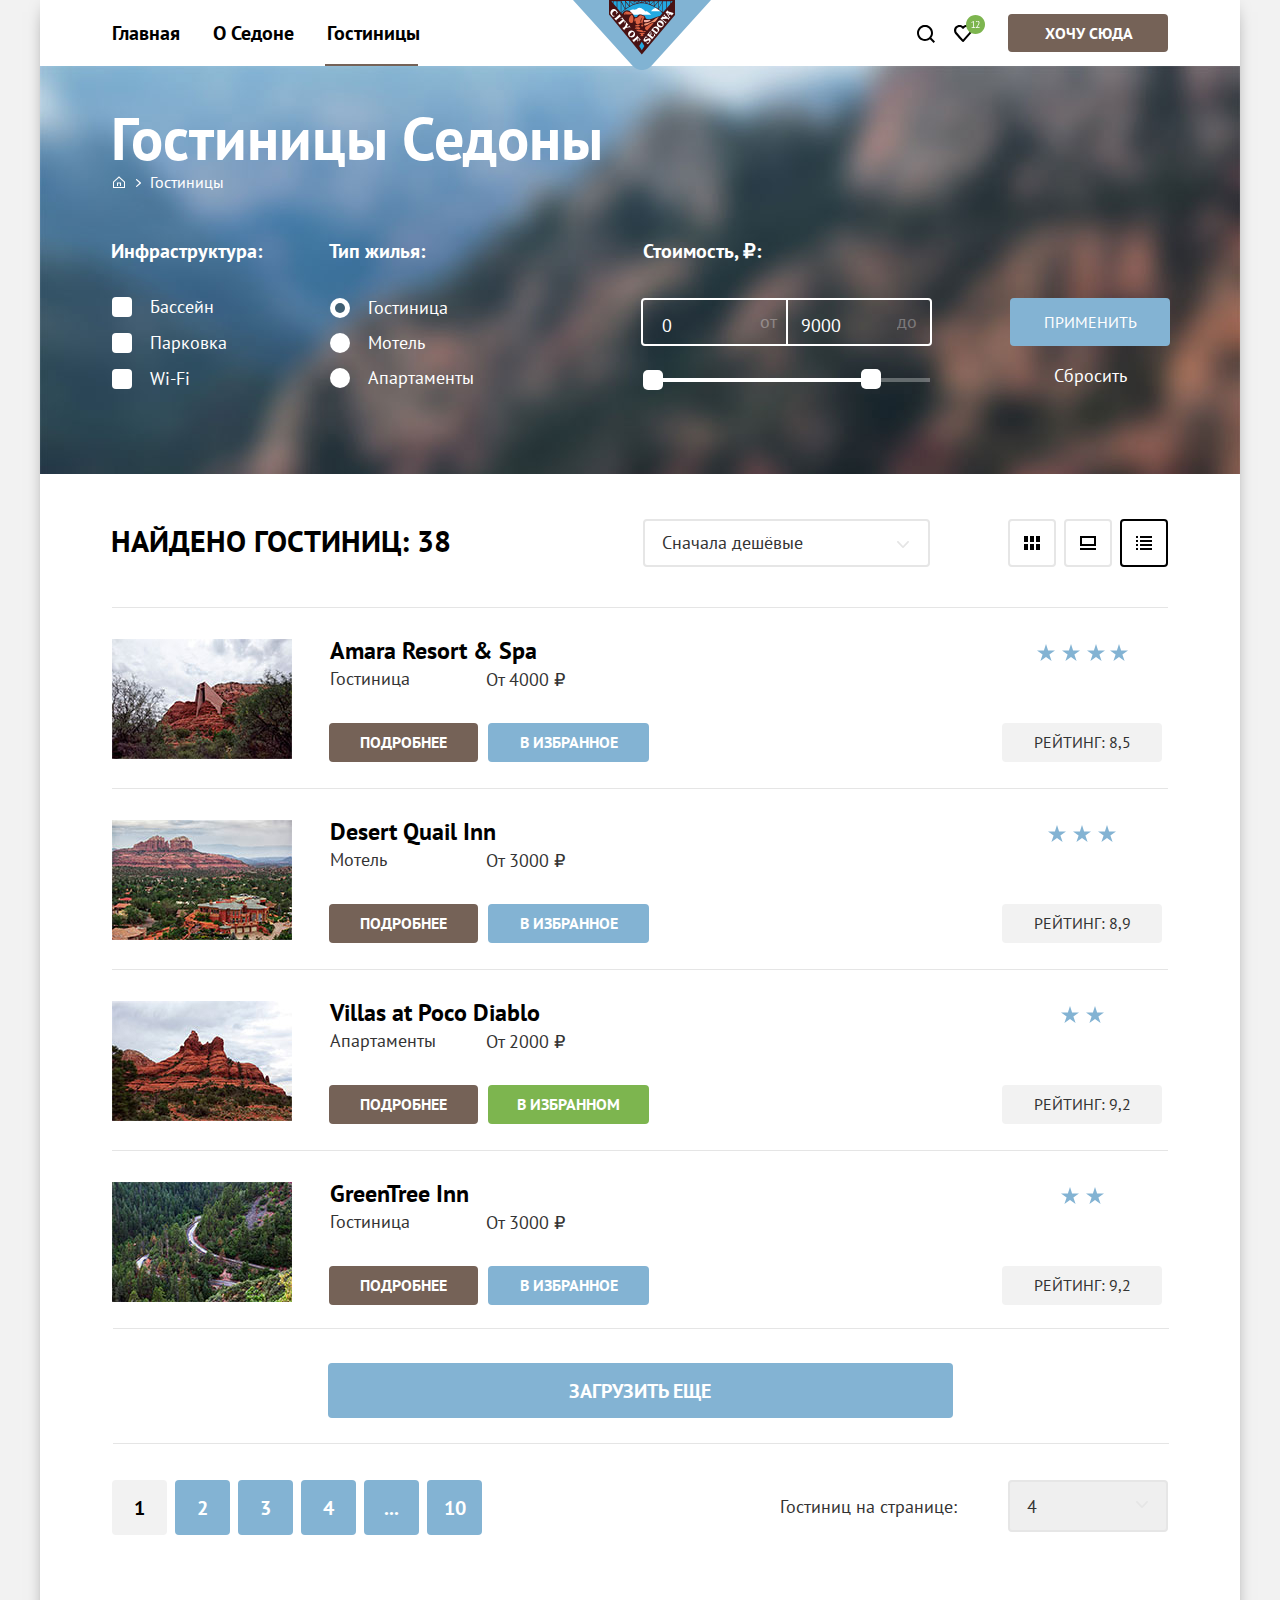
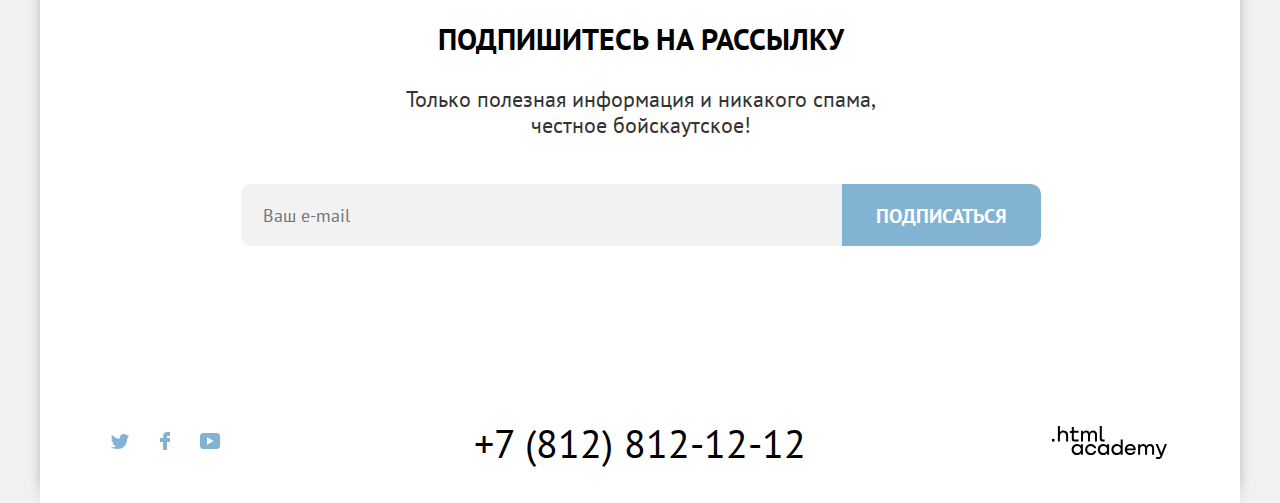
==== commit 79a43a79: "Добавила фавиконку, выровняла фильтры для поиска гостиниц, удалила картинку с неверным именем, попра" ====
--- a/hotels.html
+++ b/hotels.html
@@ -1,461 +1,458 @@
 <!DOCTYPE html>
 <html lang="ru">
-  <head>
-    <meta charset="utf-8">
-    <title>HTML Academy: Седона</title>
-    <link rel="stylesheet" href="styles/styles.css">
-  </head>
-  <body>
-    <div class="page__container">
-    <!-- Меню -->
-    <header class="header">
-      <div class="page-header">
-      <nav class="navigation">
-        <ul class="navigation__list">
-          <li class="navigation__item">
-            <a class="navigation__link" href="index.html">Главная</a>
-          </li>
-          <li class="navigation__item">
-            <a class="navigation__link" href="#">О Седоне</a>
-          </li>
-          <li class="navigation__item">
-            <a class="navigation__link navigation__link-hotels" href="hotels.html">Гостиницы</a>
-          </li>
-        </ul>
-        <a class="logo__sedona" href="index.html"><img src="images/sedona.svg" class="logo" alt="Логотип Седона"></a>
-      <!-- navigation__user -->
-        <ul class="navigation-user" >
-          <li class="navigation__item-user">
-            <a class="navigation__link-user" href="#">
-              <svg class="navigation__icon" aria-hidden="true" focusable="false" width="18" height="18" viewBox="0 0 18 18" fill="none" xmlns="http://www.w3.org/2000/svg">
-                <path d="M18 16.5L14.3 12.8C15.3 11.5 16 9.8 16 7.9C16 3.5 12.4 -0.1 8 -0.1C3.6 -0.1 0 3.6 0 8C0 12.4 3.6 16 8 16C9.8 16 11.5 15.4 12.9 14.3L16.6 18L18 16.5ZM8 14C4.7 14 2 11.3 2 8C2 4.7 4.7 2 8 2C11.3 2 14 4.7 14 8C14 11.3 11.3 14 8 14Z"/>
-              </svg>
-              <span class="visually-hidden">Поиск</span>
-            </a>
-          </li>
-          <li class="navigation__item-user">
-            <a class="navigation__link-user" href="#">
-              <svg class="navigation__icon-hert" aria-hidden="true" focusable="false" width="31" height="27" viewBox="0 0 31 27" fill="none" xmlns="http://www.w3.org/2000/svg">
-                <path d="M8.9 27C8.6 27 8.3 26.9 8.1 26.6C2.7 20.5 1.4 19.1 1.1 18.7C0.4 17.8 0 16.6 0 15.4C0 12.4 2.4 10 5.5 10C6.8 10 8 10.5 9 11.3C10 10.5 11.3 10 12.5 10C15.5 10 18 12.4 18 15.4C18 16.7 17.5 17.9 16.7 18.8L9.7 26.7C9.5 26.9 9.3 27 8.9 27ZM2.9 17.5C3.2 17.9 6.4 21.5 9 24.4L15.2 17.4C15.7 16.9 15.9 16.2 15.9 15.4C15.9 13.6 14.4 12.1 12.6 12.1C11.6 12.1 10.6 12.6 9.9 13.4C9.6 13.7 9.3 13.8 9 13.8C8.7 13.8 8.4 13.6 8.2 13.4C7.5 12.6 6.5 12.1 5.5 12.1C3.7 12.1 2.2 13.6 2.2 15.4C2.1 16.3 2.5 17 2.9 17.5C2.8 17.5 2.8 17.5 2.9 17.5Z"/>
-                <path d="M31 9.5C31 14.7467 26.7467 19 21.5 19C16.2533 19 12 14.7467 12 9.5C12 4.25329 16.2533 0 21.5 0C26.7467 0 31 4.25329 31 9.5Z" fill="#7DB54F"/>
-                <path d="M17.6308 12.26H19.0308V7.42L19.1308 6.83L18.7308 7.3L17.6308 8.09L17.2508 7.58L19.4508 5.88H19.8108V12.26H21.1808V13H17.6308V12.26ZM25.46 7.59C25.46 7.94333 25.3933 8.30667 25.26 8.68C25.1333 9.04667 24.9633 9.41667 24.75 9.79C24.5433 10.1633 24.31 10.53 24.05 10.89C23.79 11.2433 23.53 11.58 23.27 11.9L22.78 12.33V12.37L23.42 12.26H25.6V13H21.62V12.71C21.7667 12.5567 21.9433 12.3667 22.15 12.14C22.3567 11.9133 22.57 11.6633 22.79 11.39C23.0167 11.11 23.2367 10.8167 23.45 10.51C23.67 10.1967 23.8667 9.88 24.04 9.56C24.22 9.24 24.3633 8.92333 24.47 8.61C24.5767 8.29667 24.63 8 24.63 7.72C24.63 7.39333 24.5367 7.12333 24.35 6.91C24.1633 6.69 23.88 6.58 23.5 6.58C23.2467 6.58 23 6.63333 22.76 6.74C22.52 6.84 22.3133 6.95667 22.14 7.09L21.81 6.52C22.0433 6.32 22.32 6.16333 22.64 6.05C22.96 5.93667 23.3033 5.88 23.67 5.88C23.9567 5.88 24.21 5.92333 24.43 6.01C24.65 6.09 24.8367 6.20667 24.99 6.36C25.1433 6.51333 25.26 6.69667 25.34 6.91C25.42 7.11667 25.46 7.34333 25.46 7.59Z" fill="white"/>
-              </svg>
-              <span class="visually-hidden">Избранное</span>
-            </a>
-            <!-- ПОПОВЕР -->
-            <div class="popover popover__favorite">
-              <div class="popover__content">
-                <h2 class="popover__title visually-hidden">Избранное</h2>
-                <ul class="popover__favorite-list">
-                  <li class="popover__favorite-item">
-                    <a class="popover__favorite-link">
-                      <img class="popover__favorite-img" src="images/content/hotel-2-small.jpg" alt="">
-                      <p class="popover__favorite-title">Desert Quail Inn</p>
-                      <p class="popover__favorite-decription">Мотель</p>
-                    </a>
-                    <button class="button__del" type="button"></button>
-                  </li>
-                  <li class="popover__favorite-item">
-                    <a class="popover__favorite-link">
-                      <img class="popover__favorite-img" src="images/content/hotel-3-small.jpg" alt="">
-                      <p class="popover__favorite-title">Villas at Poco Diablo</p>
-                      <p class="popover__favorite-decription">Апартаменты</p>
-                    </a>
-                    <button class="button__del" type="button"></button>
-                  </li>
-                </ul>
-                <a class="popover__favorite-button button" href="#">все избранные</a>
-              </div>
+   <head>
+      <meta charset="utf-8">
+      <title>HTML Academy: Седона</title>
+      <link rel="icon" type="image/png" sizes="32x32" href="images/favicon.png">
+      <link rel="stylesheet" href="styles/styles.css">
+   </head>
+   <body>
+      <div class="page__container">
+         <!-- Меню -->
+         <header class="header">
+            <div class="page-header">
+               <nav class="navigation">
+                  <ul class="navigation__list">
+                     <li class="navigation__item">
+                        <a class="navigation__link" href="index.html">Главная</a>
+                     </li>
+                     <li class="navigation__item">
+                        <a class="navigation__link" href="#">О Седоне</a>
+                     </li>
+                     <li class="navigation__item">
+                        <a class="navigation__link navigation__link-hotels" href="hotels.html">Гостиницы</a>
+                     </li>
+                  </ul>
+                  <a class="logo__sedona" href="index.html"><img src="images/sedona.svg" class="logo" alt="Логотип Седона"></a>
+                  <!-- navigation__user -->
+                  <ul class="navigation-user" >
+                     <li class="navigation__item-user">
+                        <a class="navigation__link-user" href="#">
+                           <svg class="navigation__icon" aria-hidden="true" focusable="false" width="18" height="18" viewBox="0 0 18 18" fill="none" xmlns="http://www.w3.org/2000/svg">
+                              <path d="M18 16.5L14.3 12.8C15.3 11.5 16 9.8 16 7.9C16 3.5 12.4 -0.1 8 -0.1C3.6 -0.1 0 3.6 0 8C0 12.4 3.6 16 8 16C9.8 16 11.5 15.4 12.9 14.3L16.6 18L18 16.5ZM8 14C4.7 14 2 11.3 2 8C2 4.7 4.7 2 8 2C11.3 2 14 4.7 14 8C14 11.3 11.3 14 8 14Z"/>
+                           </svg>
+                           <span class="visually-hidden">Поиск</span>
+                        </a>
+                     </li>
+                     <li class="navigation__item-user">
+                        <a class="navigation__link-user" href="#">
+                           <svg class="navigation__icon-hert" aria-hidden="true" focusable="false" width="31" height="27" viewBox="0 0 31 27" fill="none" xmlns="http://www.w3.org/2000/svg">
+                              <path d="M8.9 27C8.6 27 8.3 26.9 8.1 26.6C2.7 20.5 1.4 19.1 1.1 18.7C0.4 17.8 0 16.6 0 15.4C0 12.4 2.4 10 5.5 10C6.8 10 8 10.5 9 11.3C10 10.5 11.3 10 12.5 10C15.5 10 18 12.4 18 15.4C18 16.7 17.5 17.9 16.7 18.8L9.7 26.7C9.5 26.9 9.3 27 8.9 27ZM2.9 17.5C3.2 17.9 6.4 21.5 9 24.4L15.2 17.4C15.7 16.9 15.9 16.2 15.9 15.4C15.9 13.6 14.4 12.1 12.6 12.1C11.6 12.1 10.6 12.6 9.9 13.4C9.6 13.7 9.3 13.8 9 13.8C8.7 13.8 8.4 13.6 8.2 13.4C7.5 12.6 6.5 12.1 5.5 12.1C3.7 12.1 2.2 13.6 2.2 15.4C2.1 16.3 2.5 17 2.9 17.5C2.8 17.5 2.8 17.5 2.9 17.5Z"/>
+                              <path d="M31 9.5C31 14.7467 26.7467 19 21.5 19C16.2533 19 12 14.7467 12 9.5C12 4.25329 16.2533 0 21.5 0C26.7467 0 31 4.25329 31 9.5Z" fill="#7DB54F"/>
+                              <path d="M17.6308 12.26H19.0308V7.42L19.1308 6.83L18.7308 7.3L17.6308 8.09L17.2508 7.58L19.4508 5.88H19.8108V12.26H21.1808V13H17.6308V12.26ZM25.46 7.59C25.46 7.94333 25.3933 8.30667 25.26 8.68C25.1333 9.04667 24.9633 9.41667 24.75 9.79C24.5433 10.1633 24.31 10.53 24.05 10.89C23.79 11.2433 23.53 11.58 23.27 11.9L22.78 12.33V12.37L23.42 12.26H25.6V13H21.62V12.71C21.7667 12.5567 21.9433 12.3667 22.15 12.14C22.3567 11.9133 22.57 11.6633 22.79 11.39C23.0167 11.11 23.2367 10.8167 23.45 10.51C23.67 10.1967 23.8667 9.88 24.04 9.56C24.22 9.24 24.3633 8.92333 24.47 8.61C24.5767 8.29667 24.63 8 24.63 7.72C24.63 7.39333 24.5367 7.12333 24.35 6.91C24.1633 6.69 23.88 6.58 23.5 6.58C23.2467 6.58 23 6.63333 22.76 6.74C22.52 6.84 22.3133 6.95667 22.14 7.09L21.81 6.52C22.0433 6.32 22.32 6.16333 22.64 6.05C22.96 5.93667 23.3033 5.88 23.67 5.88C23.9567 5.88 24.21 5.92333 24.43 6.01C24.65 6.09 24.8367 6.20667 24.99 6.36C25.1433 6.51333 25.26 6.69667 25.34 6.91C25.42 7.11667 25.46 7.34333 25.46 7.59Z" fill="white"/>
+                           </svg>
+                           <span class="visually-hidden">Избранное</span>
+                        </a>
+                        <!-- ПОПОВЕР -->
+                        <div class="popover popover__favorite">
+                           <div class="popover__content">
+                              <h2 class="popover__title visually-hidden">Избранное</h2>
+                              <ul class="popover__favorite-list">
+                                 <li class="popover__favorite-item">
+                                    <a class="popover__favorite-link">
+                                       <img class="popover__favorite-img" src="images/content/hotel-2-small.jpg" alt="фото гостиницы">
+                                       <p class="popover__favorite-title">Desert Quail Inn</p>
+                                       <p class="popover__favorite-decription">Мотель</p>
+                                    </a>
+                                    <button class="button__del" type="button"><span class="visually-hidden">удалить из избранного</span></button>
+                                 </li>
+                                 <li class="popover__favorite-item">
+                                    <a class="popover__favorite-link">
+                                       <img class="popover__favorite-img" src="images/content/hotel-3-small.jpg" alt="фото гостиницы">
+                                       <p class="popover__favorite-title">Villas at Poco Diablo</p>
+                                       <p class="popover__favorite-decription">Апартаменты</p>
+                                    </a>
+                                    <button class="button__del" type="button"><span class="visually-hidden">удалить из избранного</span></button>
+                                 </li>
+                              </ul>
+                              <a class="popover__favorite-button button" href="#">все избранные</a>
+                           </div>
+                        </div>
+                     </li>
+                     <li class="navigation__item-button">
+                        <a class="navigation__link-button button" href="#">Хочу сюда</a>
+                     </li>
+                  </ul>
+               </nav>
             </div>
-          </li>
-          <li class="navigation__item-button">
-            <a class="navigation__link-button button" href="#">Хочу сюда</a>
-          </li>
-        </ul>
-      </nav>
+         </header>
+         <!-- Хлебные крошки -->
+         <main class="main__hotels">
+            <div class="main__container">
+               <div class="hotels__background">
+                  <header class="hotels__header">
+                     <h1 class="hotels__header-title">Гостиницы Седоны</h1>
+                     <ul class="breadcrumbs">
+                        <li class="breadcrumbs__item">
+                           <a class="breadcrumbs__link-home" href="index.html">
+                              <svg width="12" height="12" viewBox="0 0 12 12" fill="none" xmlns="http://www.w3.org/2000/svg">
+                                 <path d="M6 0.300049L0 5.80005V12H12V5.80005L6 0.300049ZM11 11H1V6.20005L6 1.70005L11 6.20005V11Z" fill="white"/>
+                                 <path d="M4 10H5V7.5H7V10H8V6.5H4V10Z" fill="white"/>
+                              </svg>
+                           </a>
+                        </li>
+                        <li class="breadcrumbs__item">
+                           <a class="breadcrumbs__link" href="hotels.html">Гостиницы</a>
+                        </li>
+                     </ul>
+                  </header>
+                  <!-- фильтры для поиска гостиницы -->
+                  <section class="hotels__search">
+                     <h2 class="visually-hidden" hidden>Фильтры для поиска гостиницы</h2>
+                     <form class="hotels__form" action="https://echo.htmlacademy.ru/" method="get">
+                        <fieldset class="hotels__form-fieldset">
+                           <legend class="hotels__form-infrastructure">Инфраструктура:</legend>
+                           <ul class="hotels__infrastructure-list">
+                              <li class="hotels__infrastructure-item">
+                                 <label class="control">
+                                 <input class="visually-hidden control__input" type="checkbox" name="pool" checked>
+                                 <span class="control__mark"></span>
+                                 <span class="control__label">Бассейн</span>
+                                 </label>
+                              </li>
+                              <li class="hotels__infrastructure-item">
+                                 <label class="control">
+                                 <input class="visually-hidden control__input" type="checkbox" name="parking" checked>
+                                 <span class="control__mark"></span>
+                                 <span class="control__label">Парковка</span>
+                                 </label>
+                              </li>
+                              <li class="hotels__infrastructure-item">
+                                 <label class="control">
+                                 <input class="visually-hidden control__input" type="checkbox" name="Wi-Fi">
+                                 <span class="control__mark"></span>
+                                 <span class="control__label">Wi-Fi</span>
+                                 </label>
+                              </li>
+                           </ul>
+                        </fieldset>
+                        <fieldset class="hotels__filter-group">
+                           <legend class="hotels__form-housing">Тип жилья:</legend>
+                           <ul class="hotels__housing-list">
+                              <li class="hotels__housing-item">
+                                 <label class="control">
+                                 <input class="visually-hidden control__input" type="radio" name="type-hotels" value="hotel" checked>
+                                 <span class="control__mark"></span>
+                                 <span class="control__label">Гостиница</span>
+                                 </label>
+                              </li>
+                              <li class="hotels__housing-item">
+                                 <label class="control">
+                                 <input class="visually-hidden control__input" type="radio" name="type-hotels" value="motel">
+                                 <span class="control__mark"></span>
+                                 <span class="control__label">Мотель</span>
+                                 </label>
+                              </li>
+                              <li class="hotels__housing-item">
+                                 <label class="control">
+                                 <input class="visually-hidden control__input" type="radio" name="type-hotels" value="apartments">
+                                 <span class="control__mark"></span>
+                                 <span class="control__label">Апартаменты</span>
+                                 </label>
+                              </li>
+                           </ul>
+                        </fieldset>
+                        <fieldset class="hotels__filter-price">
+                           <legend class="hotels__form-price">Стоимость, ₽:</legend>
+                           <div class="range">
+                              <div class="range__wrapper-inputs">
+                                 <label class="hotels__price-input">
+                                 <input class="hotels__filter-input input__before" type="number" name="min-price" value="0">
+                                 <span class="before">от</span>
+                                 </label>
+                                 <label class="hotels__price-input">
+                                 <input class="hotels__filter-input input__after" type="number" name="max-price" value="9000">
+                                 <span class="after">до</span>
+                                 </label>
+                              </div>
+                           </div>
+                           <div class="range__scale">
+                              <div class="range__bar" style="width: 287px"></div>
+                              <button class="range__toggle toggle__min" type="button">
+                              <span class="visually-hidden">Изменить минимальную цену</span>
+                              </button>
+                              <button class="range__toggle toggle__max" type="button">
+                              <span class="visually-hidden">Изменить максимальную цену</span>
+                              </button>
+                           </div>
+                        </fieldset>
+                        <div class="hotels__buttoms">
+                           <button class="button__apply" type="submit">Применить</button>
+                           <button class="button__reset" type="reset">Сбросить</button>
+                        </div>
+                     </form>
+                  </section>
+               </div>
+               <div class="hotels__found-container">
+                  <p class="hotels__found">Найдено гостиниц: 38</p>
+                  <form class="sorting__type">
+                     <label class="visually-hidden" for="sorting" hidden>Сортировка</label>
+                     <select class="select__control" id="sorting" name="sorting">
+                        <option value="cheap">Сначала дешёвые</option>
+                        <option value="expensive">Сначала дорогие</option>
+                        <option value="popular">Сначала популярные</option>
+                     </select>
+                  </form>
+                  <ul class="buttons__sorting">
+                     <li class="buttons__sorting-item">
+                        <a href="#" class="buttons__sorting-link">
+                           <svg class="button__sorting" aria-hidden="true" focusable="false" width="16" height="14" viewBox="0 0 16 14" fill="none" xmlns="http://www.w3.org/2000/svg">
+                              <path d="M4 0H0V6H4V0Z" fill="black"/>
+                              <path d="M16 0H12V6H16V0Z" fill="black"/>
+                              <path d="M10 0H6V6H10V0Z" fill="black"/>
+                              <path d="M4 8H0V14H4V8Z" fill="black"/>
+                              <path d="M16 8H12V14H16V8Z" fill="black"/>
+                              <path d="M10 8H6V14H10V8Z" fill="black"/>
+                           </svg>
+                           <span class="visually-hidden">Показать карточки</span>
+                        </a>
+                     </li>
+                     <li class="buttons__sorting-item">
+                        <a href="#" class="buttons__sorting-link">
+                           <svg class="button__sorting" aria-hidden="true" focusable="false" width="16" height="14" viewBox="0 0 16 14" fill="none" xmlns="http://www.w3.org/2000/svg">
+                              <path d="M16 12H0V14H16V12Z" fill="black"/>
+                              <path d="M14 2V8H2V2H14ZM16 0H0V10H16V0Z" fill="black"/>
+                           </svg>
+                           <span class="visually-hidden">Показать слайды</span>
+                        </a>
+                     </li>
+                     <li class="buttons__sorting-item button__active">
+                        <a href="#" class="buttons__sorting-link">
+                           <svg class="button__sorting" aria-hidden="true" focusable="false" width="16" height="14" viewBox="0 0 16 14" fill="none" xmlns="http://www.w3.org/2000/svg">
+                              <path d="M2 0H0V2H2V0Z" fill="black"/>
+                              <path d="M16 0H4V2H16V0Z" fill="black"/>
+                              <path d="M2 4H0V6H2V4Z" fill="black"/>
+                              <path d="M16 4H4V6H16V4Z" fill="black"/>
+                              <path d="M2 8H0V10H2V8Z" fill="black"/>
+                              <path d="M16 8H4V10H16V8Z" fill="black"/>
+                              <path d="M2 12H0V14H2V12Z" fill="black"/>
+                              <path d="M16 12H4V14H16V12Z" fill="black"/>
+                           </svg>
+                           <span class="visually-hidden">Показать список</span>
+                        </a>
+                     </li>
+                  </ul>
+               </div>
+               <!-- каталог -->
+               <div class="hotels__catalog">
+                  <ul class="hotels__list">
+                     <li class="hotels__card">
+                        <a class="hotels__card-link" href="#">
+                        <img class="hotels__card-img" src="images/content/hotel-1.jpg" alt="Гостиница Amara Resort & Spa">
+                        </a>
+                        <a class="hotels__title-link" href="#">
+                           <h3 class="hotels__card-title">Amara Resort & Spa</h3>
+                        </a>
+                        <span class="hotels__card-type">Гостиница</span>
+                        <b class="hotels__card-price">От 4000 ₽</b>
+                        <a href="#" class="hotels__card-button">Подробнее</a>
+                        <button class="hotels__favorite button__blue"  type="button">В избранное</button>
+                        <span class="hotels__rating">Рейтинг: 8,5</span>
+                        <img class="stars" src="images/stars-4.svg" alt="">
+                     </li>
+                     <li class="hotels__card">
+                        <a class="hotels__card-link" href="#">
+                        <img class="hotels__card-img" src="images/content/hotel-2.jpg" alt="Мотель Desert Quail Inn">
+                        </a>
+                        <a class="hotels__title-link" href="#">
+                           <h3 class="hotels__card-title">Desert Quail Inn</h3>
+                        </a>
+                        <span class="hotels__card-type">Мотель</span>
+                        <b class="hotels__card-price">От 3000 ₽</b>
+                        <a href="#" class="hotels__card-button">Подробнее</a>
+                        <button class="hotels__favorite button__blue" type="button">В избранное</button>
+                        <span class="hotels__rating">Рейтинг: 8,9</span>
+                        <img class="stars" src="images/stars-3.svg" alt="">
+                     </li>
+                     <li class="hotels__card">
+                        <a class="hotels__card-link" href="#">
+                        <img class="hotels__card-img" src="images/content/hotel-3.jpg" alt="Апартаменты Villas at Poco Diablo">
+                        </a>
+                        <a class="hotels__title-link" href="#">
+                           <h3 class="hotels__card-title">Villas at Poco Diablo</h3>
+                        </a>
+                        <span class="hotels__card-type">Апартаменты</span>
+                        <b class="hotels__card-price">От 2000 ₽</b>
+                        <a href="#" class="hotels__card-button">Подробнее</a>
+                        <button class="hotels__favorite-active" type="button">В избранном</button>
+                        <span class="hotels__rating">Рейтинг: 9,2</span>
+                        <img class="stars" src="images/stars-2.svg" alt="">
+                     </li>
+                     <li class="hotels__card">
+                        <a class="hotels__card-link" href="#">
+                        <img class="hotels__card-img" src="images/content/hotel-4.jpg" alt="Гостиница GreenTree Inn">
+                        </a>
+                        <a class="hotels__title-link" href="#">
+                           <h3 class="hotels__card-title">GreenTree Inn</h3>
+                        </a>
+                        <span class="hotels__card-type">Гостиница</span>
+                        <b class="hotels__card-price">От 3000 ₽</b>
+                        <a href="#" class="hotels__card-button">Подробнее</a>
+                        <button class="hotels__favorite button__blue" type="button">В избранноe</button>
+                        <span class="hotels__rating">Рейтинг: 9,2</span>
+                        <img class="stars" src="images/stars-2.svg" alt="">
+                     </li>
+                  </ul>
+                  <button class="botton__show-more button__blue" type="button">Загрузить еще</button>
+               </div>
+               <!-- переключение страниц -->
+               <div class="pagination__container">
+                  <ul class="pagination__list">
+                     <li class="pagination__item">
+                        <a class="pagination__link pagination__current" href="#">1</a>
+                     </li>
+                     <li class="pagination__item">
+                        <a class="pagination__link button__blue" href="#">2</a>
+                     </li>
+                     <li class="pagination__item">
+                        <a class="pagination__link button__blue" href="#">3</a>
+                     </li>
+                     <li class="pagination__item">
+                        <a class="pagination__link button__blue" href="#">4</a>
+                     </li>
+                     <li class="pagination__item">
+                        <a class="pagination__link button__blue" href="#">...</a>
+                     </li>
+                     <li class="pagination__item">
+                        <a class="pagination__link button__blue" href="#">10</a>
+                     </li>
+                  </ul>
+                  <form class="pagination__form">
+                     <label class="pagination__select-title" for="sorting">Гостиниц на странице:</label>
+                     <select class="pagination__select" name="pagination">
+                        <option value="4">4</option>
+                     </select>
+                  </form>
+               </div>
+               <!-- Рассылка -->
+               <section class="mailing__hotels">
+                  <form class="mailing__form">
+                     <h3 class="mailing__title-hotels">Подпишитесь на рассылку</h3>
+                     <p class="mailing__description-hotels">Только полезная информация и никакого спама,<br> честное бойскаутское!</p>
+                     <div class="mailing__input-container">
+                        <input type="text" name="e-mail" placeholder="Ваш e-mail" class="mailing__input">
+                        <button type="submit" class="mailing__button button__blue">подписаться</button>
+                     </div>
+                  </form>
+               </section>
+            </div>
+         </main>
+         <!-- footer -->
+         <footer class="footer">
+            <div class="footer__container">
+               <section class="socials">
+                  <h3 class="visually-hidden" hidden>Социальные сети</h3>
+                  <ul class="social__list">
+                     <li class="button__social">
+                        <a class="social__link" href="https://twitter.com/htmlacademy_ru">
+                           <svg class="social__icon" aria-hidden="true" focusable="false" width="18" height="15" viewBox="0 0 18 15" fill="none" xmlns="http://www.w3.org/2000/svg">
+                              <path d="M11.6 0.200056C13.4 -0.299944 14.8 0.500056 15.4 1.40006C16.1 1.20006 16.8 0.900056 17.5 0.700056C17.5 1.60006 16.9 2.20006 16.6 2.50006C17.3 2.60006 18 1.90006 18 1.90006C17.8 2.90006 16.9 3.70006 16.3 3.90006C16.1 10.7001 13 15.1001 5.7 15.0001C5.1 15.0001 5.8 15.0001 5.2 15.0001C4.8 15.0001 0.8 14.5001 0 13.1001C2.4 13.3001 4.1 12.7001 5 11.9001C4 11.6001 2.1 11.5001 1.8 9.00006C2.2 9.10006 2.4 9.20006 3.1 9.10006C1.8 8.30006 0.4 7.50006 0.5 5.30006C0.8 5.60006 1.6 5.80006 1.9 5.80006C1.1 5.60006 -0.2 2.50006 0.9 0.900056C2.8 2.80006 4.9 4.50006 8.5 4.70006C8.7 2.30006 9.7 0.800056 11.6 0.200056Z"/>
+                           </svg>
+                           <span class="visually-hidden">Твиттер</span>
+                        </a>
+                     </li>
+                     <li class="button__social">
+                        <a class="social__link" href="https://www.facebook.com/htmlacademy">
+                           <span class="visually-hidden">Фейсбук</span>
+                           <svg class="social__icon" aria-hidden="true" focusable="false" width="10" height="18" viewBox="0 0 10 18" fill="none" xmlns="http://www.w3.org/2000/svg">
+                              <path d="M7 0C4.8 0 3 1.8 3 4V6H0V10H3V18H7V10H10V6H7V4H10V0H7Z"/>
+                           </svg>
+                        </a>
+                     </li>
+                     <li class="button__social">
+                        <a class="social__link" href="https://www.youtube.com/c/HTMLAcademyRUS">
+                           <span class="visually-hidden">Ютуб</span>
+                           <svg class="social__icon" aria-hidden="true" focusable="false" width="20" height="16" viewBox="0 0 20 16" fill="none" xmlns="http://www.w3.org/2000/svg">
+                              <path d="M17 0H2.9C1.2 0 0 1.5 0 3.2V12.7C0 14.5 1.2 16 2.9 16H17.2C18.7 16 20.1 14.5 20.1 12.8V3.2C19.9 1.5 18.7 0 17 0ZM7 11.8V4.2L13.7 8L7 11.8Z"/>
+                           </svg>
+                        </a>
+                     </li>
+                  </ul>
+               </section>
+               <section class="telephone">
+                  <h3 class="visually-hidden" hidden>Телефон</h3>
+                  <a href="tel:+78128121212" class="telephone">+7 (812) 812-12-12</a>
+               </section>
+               <section class="academy">
+                  <h3 class="visually-hidden" hidden>Контакты академии</h3>
+                  <a href="https://htmlacademy.ru/" class="academy__link">
+                     <svg class="academy__icon" aria-hidden="true" focusable="false" width="115" height="34" viewBox="0 0 115 34" fill="none" xmlns="http://www.w3.org/2000/svg">
+                        <path d="M0 12.9V15.5H2.5V12.9H0Z"/>
+                        <path d="M11.6 4.5C10 4.5 8.80002 5.2 8.00002 6.2H7.90002V0H5.90002V15.5H7.90002V10.2C7.90002 8.1 9.20002 6.6 11.2 6.6C13 6.6 14.1 8 14.1 9.8V15.5H16.1V9.4C16.2 6.4 14.3 4.5 11.6 4.5Z"/>
+                        <path d="M26.6 4.79998H21.8V1.09998H19.8V4.89998H17.9V6.89998H19.8V12.9C19.8 14.6 20.8 15.6 22.5 15.6H26.6V13.6H22.9C22.2 13.6 21.8 13.2 21.8 12.5V6.79998H26.6V4.79998Z"/>
+                        <path d="M41.1 4.59998C39.5 4.59998 38.2 5.39998 37.6 6.69998H37.5C36.9 5.49998 35.7 4.59998 34.1 4.59998C32.7 4.59998 31.6 5.39998 31 6.39998H30.9V4.79998H29V15.4H31V9.99998C31 7.99998 32 6.49998 33.6 6.49998C35.1 6.49998 36 7.49998 36 9.09998V15.4H38V9.79998C38 7.39998 39.4 6.49998 40.6 6.49998C42.1 6.49998 43 7.49998 43 9.09998V15.4H45V8.89998C45.1 6.39998 43.6 4.59998 41.1 4.59998Z"/>
+                        <path d="M47.8 12.7C47.8 14.4 48.8 15.4 50.6 15.4H52.6V13.4H50.9001C50.2001 13.4 49.8 13 49.8 12.3V0H47.8V12.7Z"/>
+                        <path d="M28.9 19.7C28 18.6 26.7 17.9 25 17.9C21.9 17.9 19.6 20.2 19.6 23.5C19.6 26.8 21.9 29.1 25 29.1C26.8 29.1 28 28.3 28.8 27.2H28.9V28.8H30.9V18.2H28.9V19.7ZM25.3 27.1C23.1 27.1 21.7 25.5 21.7 23.5C21.7 21.5 23.1 19.9 25.3 19.9C27.5 19.9 28.9 21.5 28.9 23.5C28.9 25.4 27.5 27.1 25.3 27.1Z"/>
+                        <path d="M44.2 22C43.7 19.6 41.5999 17.9 38.7999 17.9C35.3999 17.9 33.2 20.4 33.2 23.5C33.2 26.6 35.3999 29.1 38.7999 29.1C41.5999 29.1 43.7 27.3 44.2 24.9H42.0999C41.6999 26.2 40.3999 27.2 38.7999 27.2C36.5999 27.2 35.2 25.6 35.2 23.6C35.2 21.6 36.5999 20 38.7999 20C40.3999 20 41.5999 21 42.0999 22.2H44.2V22Z"/>
+                        <path d="M55.1 19.7C54.2 18.6 52.9001 17.9 51.2001 17.9C48.1001 17.9 45.8 20.2 45.8 23.5C45.8 26.8 48.1001 29.1 51.2001 29.1C53.0001 29.1 54.2 28.3 55 27.2H55.1V28.8H57.1V18.2H55.1V19.7ZM51.5 27.1C49.3 27.1 47.9001 25.5 47.9001 23.5C47.9001 21.5 49.3 19.9 51.5 19.9C53.7 19.9 55.1 21.5 55.1 23.5C55.1 25.4 53.6 27.1 51.5 27.1Z"/>
+                        <path d="M68.7 19.8C67.8 18.7 66.5 17.9 64.8 17.9C61.7 17.9 59.4 20.2 59.4 23.5C59.4 26.8 61.6 29.1 64.8 29.1C66.5 29.1 67.8 28.3 68.6 27.3H68.7V28.8H70.7V13.4H68.7V19.8ZM65.1 27.1C62.9 27.1 61.5 25.5 61.5 23.5C61.5 21.5 62.9 19.9 65.1 19.9C67.3 19.9 68.7 21.5 68.7 23.5C68.6 25.5 67.2 27.1 65.1 27.1Z"/>
+                        <path d="M78.3 17.9C75 17.9 72.8 20.4 72.8 23.5C72.8 26.5 74.9 29.1 78.3 29.1C80.8 29.1 82.8 27.8 83.5 25.5H81.4C80.9 26.5 79.8 27.1 78.4 27.1C76.5 27.1 75.1 25.8 75 24.2H83.8C84 20.6 81.8 17.9 78.3 17.9ZM78.3 19.8C80 19.8 81.3 20.8 81.6 22.4H75.1C75.4 20.9 76.6 19.8 78.3 19.8Z"/>
+                        <path d="M98.2 17.9C96.6 17.9 95.3 18.7 94.6 19.9H94.5C93.9 18.7 92.7 17.9 91.1 17.9C89.7 17.9 88.6 18.6 88 19.7V18.2H86.1V28.8H88.1V23.4C88.1 21.4 89.1 20 90.7 19.9C92.2 19.9 93.1 20.9 93.1 22.5V28.8H95.1V23.2C95.1 20.8 96.5 19.9 97.7 19.9C99.2 19.9 100.1 20.9 100.1 22.5V28.8H102.1V22.3C102.2 19.7 100.7 17.9 98.2 17.9Z"/>
+                        <path d="M109.4 27L105.8 18.1H103.6L108.4 29.7C108.1 30.6 107.7 30.9 106.7 30.9H104.2V32.9H106.7C108.5 32.9 109.5 32.1 110.2 30.3L114.9 18.1H112.8L109.4 27Z"/>
+                     </svg>
+                  </a>
+               </section>
+            </div>
+         </footer>
       </div>
-    </header>
-<!-- Хлебные крошки -->
-    <main class="main__hotels">
-      <div class="main__container">
-        <div class="hotels__background">
-        <header class="hotels__header">
-          <h1 class="hotels__header-title">Гостиницы Седоны</h1>
-          <ul class="breadcrumbs">
-            <li class="breadcrumbs__item">
-             <a class="breadcrumbs__link-home" href="index.html">
-             <svg width="12" height="12" viewBox="0 0 12 12" fill="none" xmlns="http://www.w3.org/2000/svg">
-                <path d="M6 0.300049L0 5.80005V12H12V5.80005L6 0.300049ZM11 11H1V6.20005L6 1.70005L11 6.20005V11Z" fill="white"/><path d="M4 10H5V7.5H7V10H8V6.5H4V10Z" fill="white"/>
-             </svg>
-             </a>
-            </li>
-            <li class="breadcrumbs__item">
-              <a class="breadcrumbs__link" href="hotels.html">Гостиницы</a>
-           </li>
-          </ul>
-      </header>
-<!-- фильтры для поиска гостиницы -->
-      <section class="hotels__search">
-        <h2 class="visually-hidden" hidden>Фильтры для поиска гостиницы</h2>
-        <form class="hotels__form" action="https://echo.htmlacademy.ru/" method="get">
-         <fieldset class="hotels__form-fieldset">
-            <legend class="hotels__form-infrastructure">Инфраструктура:</legend>
-              <ul class="hotels__infrastructure-list">
-               <li class="hotels__infrastructure-item">
-                  <label class="control">
-                   <input class="visually-hidden control__input" type="checkbox" name="pool" checked>
-                    <span class="control__mark"></span>
-                    <span class="control__label">Бассейн</span>
-                  </label>
-                </li>
-               <li class="hotels__infrastructure-item">
-                  <label class="control">
-                   <input class="visually-hidden control__input" type="checkbox" name="parking" checked>
-                   <span class="control__mark"></span>
-                   <span class="control__label">Парковка</span>
-                  </label>
-               </li>
-              <li class="hotels__infrastructure-item">
-                <label class="control">
-                  <input class="visually-hidden control__input" type="checkbox" name="Wi-Fi">
-                  <span class="control__mark"></span>
-                  <span class="control__label">Wi-Fi</span>
-                </label>
-              </li>
-            </ul>
-          </fieldset>
-          <fieldset class="hotels__filter-group">
-            <legend class="hotels__form-housing">Тип жилья:</legend>
-              <ul class="hotels__housing-list">
-               <li class="hotels__housing-item">
-                 <label class="control">
-                  <input class="visually-hidden control__input" type="radio" name="type-hotels" value="hotel" checked>
-                  <span class="control__mark"></span>
-                  <span class="control__label">Гостинница</span>
-                  </label>
-                </li>  
-                <li class="hotels__housing-item">
-                  <label class="control">
-                    <input class="visually-hidden control__input" type="radio" name="type-hotels" value="motel">
-                    <span class="control__mark"></span>
-                    <span class="control__label">Мотель</span>
-                  </label>
-                </li>
-                <li class="hotels__housing-item">
-                  <label class="control">
-                    <input class="visually-hidden control__input" type="radio" name="type-hotels" value="apartments">
-                    <span class="control__mark"></span>
-                    <span class="control__label">Апартаменты</span>
-                 </label>
-                </li>
-              </ul>
-          </fieldset>
-          <fieldset class="hotels__filter-price">
-            <legend class="hotels__form-price">Стоимость, ₽:</legend>
-              <div class="range">
-                <div class="range__wrapper-inputs">
-                  <label class="hotels__price-input">
-                    <input class="hotels__filter-input input__before" type="number" name="min-price" value="0">
-                    <span class="before">от</span>
-                  </label>
-                  <label class="hotels__price-input">
-                    <input class="hotels__filter-input input__after" type="number" name="max-price" value="9000">
-                    <span class="after">до</span>
-                  </label>
-               </div>
-             </div>
-             <div class="range__scale">
-                <div class="range__bar" style="width: 287px"></div>
-                <button class="range__toggle toggle__min" type="button">
-                  <span class="visually-hidden">Изменить минимальную цену</span>
-                </button>
-                <button class="range__toggle toggle__max" type="button">
-                  <span class="visually-hidden">Изменить максимальную цену</span>
-                </button>
-              </div>
-          </fieldset>
-          <div class="hotels__buttoms">
-            <button class="button__apply" type="submit">Применить</button>
-            <button class="button__reset" type="reset">Сбросить</button>
-          </div>
-        </form>
-        </div>
-     </section>
-      <div class="hotels__found-container">
-       <p class="hotels__found">Найдено гостиниц: 38</p>
-        <form class="sorting__type">
-          <label class="visually-hidden" for="sorting" hidden>Сортировка</label>
-          <select class="select__control" id="sorting" name="sorting">
-            <option value="cheap">Сначала дешевые</option>
-            <option value="expensive">Сначала дорогие</option>
-            <option value="popular">Сначала популярные</option>
-          </select>
-        </form>
-        <ul class="buttons__sorting">
-          <li class="buttons__sorting-item">
-        <a href="#" class="buttons__sorting-link">
-          <svg class="button__sorting" aria-hidden="true" focusable="false" width="16" height="14" viewBox="0 0 16 14" fill="none" xmlns="http://www.w3.org/2000/svg">
-            <path d="M4 0H0V6H4V0Z" fill="black"/>
-            <path d="M16 0H12V6H16V0Z" fill="black"/>
-            <path d="M10 0H6V6H10V0Z" fill="black"/>
-            <path d="M4 8H0V14H4V8Z" fill="black"/>
-            <path d="M16 8H12V14H16V8Z" fill="black"/>
-            <path d="M10 8H6V14H10V8Z" fill="black"/>
-            </svg>
-          <span class="visually-hidden">Показать карточки</span>
-        </a>
-      </li>
-      <li class="buttons__sorting-item">
-        <a href="#" class="buttons__sorting-link">
-          <svg class="button__sorting" aria-hidden="true" focusable="false" width="16" height="14" viewBox="0 0 16 14" fill="none" xmlns="http://www.w3.org/2000/svg">
-            <path d="M16 12H0V14H16V12Z" fill="black"/>
-            <path d="M14 2V8H2V2H14ZM16 0H0V10H16V0Z" fill="black"/>
-            </svg>
-          <span class="visually-hidden">Показать слайды</span>
-        </a>
-      </li>
-      <li class="buttons__sorting-item button__active">
-        <a href="#" class="buttons__sorting-link">
-          <svg class="button__sorting" aria-hidden="true" focusable="false" width="16" height="14" viewBox="0 0 16 14" fill="none" xmlns="http://www.w3.org/2000/svg">
-            <path d="M2 0H0V2H2V0Z" fill="black"/>
-            <path d="M16 0H4V2H16V0Z" fill="black"/>
-            <path d="M2 4H0V6H2V4Z" fill="black"/>
-            <path d="M16 4H4V6H16V4Z" fill="black"/>
-            <path d="M2 8H0V10H2V8Z" fill="black"/>
-            <path d="M16 8H4V10H16V8Z" fill="black"/>
-            <path d="M2 12H0V14H2V12Z" fill="black"/>
-            <path d="M16 12H4V14H16V12Z" fill="black"/>
-            </svg>
-          <span class="visually-hidden">Показать список</span>
-        </a>
-      </li>
-      </ul>
+      <div class="modal__container">
+         <div class="modal modal__search">
+            <button class="modal__close-button" type="button">
+            <span class="visually-hidden">Закрыть</span>
+            </button>
+            <section class="modal__content">
+               <h2 class="modal__title">Поиск гостиницы в Седоне</h2>
+               <form class="modal__search-form" action="https://echo.htmlacademy.ru/" method="post">
+                  <label for="date-arrival"  class="modal__search-arrival">Дата заезда:</label>
+                  <input type="text" id="date-arrival" name="date-arrival" class="modal__date-arrival" placeholder="27 апреля 2020">
+                  <button class="button__date-arrival" type="button"><span class="visually-hidden">Выбор даты заезда</span></button>
+                  <p class="modal__description-error">Мы не можем отправить вас в прошлое.</p>
+                  <label for="date-departure"  class="modal__search-departure">Дата выезда:</label>
+                  <input type="text" id="date-departure" name="date-departure" class="modal__date-departure" placeholder="1 сентября 2021">
+                  <button class="button__date-departure" type="button"><span class="visually-hidden">Выбор даты выезда</span></button>
+                  <p class="modal__description">На эти даты есть свободные номера. Пока есть.</p>
+                  <span class="adults">Взрослые:</span>
+                  <div class="modal__search-adults">
+                     <button class="modal__button-minus" type="button">
+                        <span class="visually-hidden">уменьшить количество</span>
+                        <svg class="minus__icon" aria-hidden="true" focusable="false" width="13" height="1" viewBox="0 0 13 1" fill="none" xmlns="http://www.w3.org/2000/svg">
+                           <path d="M0 0L0 1L13 1V0L0 0Z"/>
+                        </svg>
+                     </button>
+                     <span class="adults__number">2</span>
+                     <button class="modal__button-plus" type="button">
+                        <span class="visually-hidden">увеличить количество</span>
+                        <svg class="plus__icon" aria-hidden="true" focusable="false" width="13" height="13" viewBox="0 0 13 13" fill="none" xmlns="http://www.w3.org/2000/svg">
+                           <path d="M13 6H7V0H6V6H0V7H6V13H7V7H13V6Z" fill="black"/>
+                        </svg>
+                     </button>
+                  </div>
+                  <span class="child">Дети:</span>
+                  <div class="child__description-info">
+                     <button class="button__child-info" type="button">i</button>
+                     <div class="child__description-conteiner">
+                        <p class="child__description">Укажите количество детей,<br> которые будут с вами, возраст которых от 6 до 18 лет. Дети <br>до 6 лет размещаются<br> бесплатно.</p>
+                     </div>
+                  </div>
+                  <div class="modal__search-child">
+                     <button class="modal__button-minus" type="button">
+                        <span class="visually-hidden">уменьшить количество</span>
+                        <svg class="minus__icon" aria-hidden="true" focusable="false" width="13" height="1" viewBox="0 0 13 1" fill="none" xmlns="http://www.w3.org/2000/svg">
+                           <path d="M0 0L0 1L13 1V0L0 0Z"/>
+                        </svg>
+                     </button>
+                     <span class="child__number">1</span>
+                     <button class="modal__button-plus" type="button">
+                        <span class="visually-hidden">увеличить количество</span>
+                        <svg class="plus__icon" aria-hidden="true" focusable="false" width="13" height="13" viewBox="0 0 13 13" fill="none" xmlns="http://www.w3.org/2000/svg">
+                           <path d="M13 6H7V0H6V6H0V7H6V13H7V7H13V6Z"/>
+                        </svg>
+                     </button>
+                  </div>
+                  <button type="submit" class="modal__button button__blue"><span class="visually-hidden">найти гостиницы</span>найти</button>
+               </form>
+            </section>
+         </div>
       </div>
-<!-- каталог -->
-      <div class="hotels__catalog">
-        <ul class="hotels__list">
-
-          <li class="hotels__card">
-            <a class="hotels__card-link" href="#">
-              <img class="hotels__card-img" src="images/content/hotel-1.jpg" alt="Гостиница Amara Resort & Spa">
-            </a>
-            <a class="hotels__title-link" href="#">
-              <h3 class="hotels__card-title">Amara Resort & Spa</h3>
-            </a>
-              <span class="hotels__card-type">Гостиница</span>
-              <b class="hotels__card-price">От 4000 ₽</b>
-            <a href="#" class="hotels__card-button">Подробнее</a>
-            <button class="hotels__favorite button__blue"  type="button">В избранное</button>
-            <span class="hotels__rating">Рейтинг: 8,5</span>
-            <img class="stars" src="images/stars-4.svg" alt="">
-          </li>
-          <li class="hotels__card">
-            <a class="hotels__card-link" href="#">
-              <img class="hotels__card-img" src="images/content/hotel-2.jpg" alt="Мотель Desert Quail Inn">
-            </a>
-            <a class="hotels__title-link" href="#">
-             <h3 class="hotels__card-title">Desert Quail Inn</h3>
-            </a>
-              <span class="hotels__card-type">Мотель</span>
-              <b class="hotels__card-price">От 3000 ₽</b>
-            <a href="#" class="hotels__card-button">Подробнее</a>
-            <button class="hotels__favorite button__blue" type="button">В избранное</button>
-            <span class="hotels__rating">Рейтинг: 8,9</span>
-            <img class="stars" src="images/stars-3.svg" alt="">
-          </li>
-          <li class="hotels__card">
-            <a class="hotels__card-link" href="#">
-              <img class="hotels__card-img" src="images/content/hotel-3.jpg" alt="Апартаменты Villas at Poco Diablo">
-            </a>
-            <a class="hotels__title-link" href="#">
-              <h3 class="hotels__card-title">Villas at Poco Diablo</h3>
-            </a>
-              <span class="hotels__card-type">Апартаменты</span>
-              <b class="hotels__card-price">От 2000 ₽</b>
-            <a href="#" class="hotels__card-button">Подробнее</a>
-            <button class="hotels__favorite-active" type="button">В избранном</button>
-            <span class="hotels__rating">Рейтинг: 9,2</span>
-            <img class="stars" src="images/stars-2.svg" alt="">
-          </li>
-          <li class="hotels__card">
-            <a class="hotels__card-link" href="#">
-              <img class="hotels__card-img" src="images/content/hotel-4.jpg" alt="Гостиница GreenTree Inn">
-            </a>
-            <a class="hotels__title-link" href="#">
-              <h3 class="hotels__card-title">GreenTree Inn</h3>
-            </a>
-              <span class="hotels__card-type">Гостиница</span>
-              <b class="hotels__card-price">От 3000 ₽</b>
-            <a href="#" class="hotels__card-button">Подробнее</a>
-            <button class="hotels__favorite button__blue" type="button">В избранноe</button>
-            <span class="hotels__rating">Рейтинг: 9,2</span>
-            <img class="stars" src="images/stars-2.svg" alt="">
-          </li>
-        </ul>
-        <button class="botton__show-more button__blue" type="button">Загрузить еще</button>
-      </div>
-        <!-- переключение страниц -->
-        <div class="pagination__container">
-        <ul class="pagination__list">
-          <li class="pagination__item">
-            <a class="pagination__link pagination__current" href="#">1</a>
-          </li>
-          <li class="pagination__item">
-            <a class="pagination__link button__blue" href="#">2</a>
-          </li>
-          <li class="pagination__item">
-            <a class="pagination__link button__blue" href="#">3</a>
-          </li>
-          <li class="pagination__item">
-            <a class="pagination__link button__blue" href="#">4</a>
-          </li>
-          <li class="pagination__item">
-            <a class="pagination__link button__blue" href="#">...</a>
-          </li>
-          <li class="pagination__item">
-              <a class="pagination__link button__blue" href="#">10</a>
-          </li>
-        </ul>
-        <form class="pagination__form">
-          <label class="pagination__select-title" for="sorting">Гостиниц на странице:</label>
-          <select class="pagination__select" name="pagination">
-            <option value="4">4</option>
-          </select>
-
-        </form>
-      </section>
-    </div>
-     <!-- Рассылка -->
-     <section class="mailing__hotels">
-      <form class="mailing__form">
-        <h3 class="mailing__title-hotels">Подпишитесь на рассылку</h3>
-        <p class="mailing__description-hotels">Только полезная информация и никакого спама,<br> честное бойскаутское!</p>
-        <div class="mailing__input-container">
-          <input type="text" name="e-mail" placeholder="Ваш e-mail" class="mailing__input">
-          <button type="submit" class="mailing__button button__blue">подписаться</button>
-        </div>
-      </form>
-    </section>
-
-  </div>
-  </main>
-
-  <!-- footer -->
-  <footer class="footer">
-    <div class="footer__container">
-    <section class="socials">
-      <h3 class="visually-hidden" hidden>Социальные сети</h3>
-
-      <ul class="social__list">
-        <li class="button__social">
-         <a class="social__link" href="https://twitter.com/htmlacademy_ru">
-          <svg class="social__icon" aria-hidden="true" focusable="false" width="18" height="15" viewBox="0 0 18 15" fill="none" xmlns="http://www.w3.org/2000/svg">
-            <path d="M11.6 0.200056C13.4 -0.299944 14.8 0.500056 15.4 1.40006C16.1 1.20006 16.8 0.900056 17.5 0.700056C17.5 1.60006 16.9 2.20006 16.6 2.50006C17.3 2.60006 18 1.90006 18 1.90006C17.8 2.90006 16.9 3.70006 16.3 3.90006C16.1 10.7001 13 15.1001 5.7 15.0001C5.1 15.0001 5.8 15.0001 5.2 15.0001C4.8 15.0001 0.8 14.5001 0 13.1001C2.4 13.3001 4.1 12.7001 5 11.9001C4 11.6001 2.1 11.5001 1.8 9.00006C2.2 9.10006 2.4 9.20006 3.1 9.10006C1.8 8.30006 0.4 7.50006 0.5 5.30006C0.8 5.60006 1.6 5.80006 1.9 5.80006C1.1 5.60006 -0.2 2.50006 0.9 0.900056C2.8 2.80006 4.9 4.50006 8.5 4.70006C8.7 2.30006 9.7 0.800056 11.6 0.200056Z"/>
-            </svg>
-          <span class="visually-hidden">Твиттер</span>
-         </a>
-        </li>
-        <li class="button__social">
-         <a class="social__link" href="https://www.facebook.com/htmlacademy">
-          <span class="visually-hidden">Фейсбук</span>
-          <svg class="social__icon" aria-hidden="true" focusable="false" width="10" height="18" viewBox="0 0 10 18" fill="none" xmlns="http://www.w3.org/2000/svg">
-            <path d="M7 0C4.8 0 3 1.8 3 4V6H0V10H3V18H7V10H10V6H7V4H10V0H7Z"/>
-            </svg>
-         </a>
-        </li>
-        <li class="button__social">
-         <a class="social__link" href="https://www.youtube.com/c/HTMLAcademyRUS">
-          <span class="visually-hidden">Ютуб</span>
-          <svg class="social__icon" aria-hidden="true" focusable="false" width="20" height="16" viewBox="0 0 20 16" fill="none" xmlns="http://www.w3.org/2000/svg">
-            <path d="M17 0H2.9C1.2 0 0 1.5 0 3.2V12.7C0 14.5 1.2 16 2.9 16H17.2C18.7 16 20.1 14.5 20.1 12.8V3.2C19.9 1.5 18.7 0 17 0ZM7 11.8V4.2L13.7 8L7 11.8Z"/>
-          </svg>
-         </a>
-        </li>
-      </ul>
-    </section>
-
-    <section class="telephone">
-     <h3 class="visually-hidden" hidden>Телефон</h3>
-     <a href="tel:+78128121212" class="telephone">+7 (812) 812-12-12</a>
-   </section>
-
-   <section class="academy">
-     <h3 class="visually-hidden" hidden>Контакты академии</h3>
-     <a href="https://htmlacademy.ru/" class="academy__link">
-      <svg class="academy__icon" aria-hidden="true" focusable="false" width="115" height="34" viewBox="0 0 115 34" fill="none" xmlns="http://www.w3.org/2000/svg">
-        <path d="M0 12.9V15.5H2.5V12.9H0Z"/>
-        <path d="M11.6 4.5C10 4.5 8.80002 5.2 8.00002 6.2H7.90002V0H5.90002V15.5H7.90002V10.2C7.90002 8.1 9.20002 6.6 11.2 6.6C13 6.6 14.1 8 14.1 9.8V15.5H16.1V9.4C16.2 6.4 14.3 4.5 11.6 4.5Z"/>
-        <path d="M26.6 4.79998H21.8V1.09998H19.8V4.89998H17.9V6.89998H19.8V12.9C19.8 14.6 20.8 15.6 22.5 15.6H26.6V13.6H22.9C22.2 13.6 21.8 13.2 21.8 12.5V6.79998H26.6V4.79998Z"/>
-        <path d="M41.1 4.59998C39.5 4.59998 38.2 5.39998 37.6 6.69998H37.5C36.9 5.49998 35.7 4.59998 34.1 4.59998C32.7 4.59998 31.6 5.39998 31 6.39998H30.9V4.79998H29V15.4H31V9.99998C31 7.99998 32 6.49998 33.6 6.49998C35.1 6.49998 36 7.49998 36 9.09998V15.4H38V9.79998C38 7.39998 39.4 6.49998 40.6 6.49998C42.1 6.49998 43 7.49998 43 9.09998V15.4H45V8.89998C45.1 6.39998 43.6 4.59998 41.1 4.59998Z"/>
-        <path d="M47.8 12.7C47.8 14.4 48.8 15.4 50.6 15.4H52.6V13.4H50.9001C50.2001 13.4 49.8 13 49.8 12.3V0H47.8V12.7Z"/>
-        <path d="M28.9 19.7C28 18.6 26.7 17.9 25 17.9C21.9 17.9 19.6 20.2 19.6 23.5C19.6 26.8 21.9 29.1 25 29.1C26.8 29.1 28 28.3 28.8 27.2H28.9V28.8H30.9V18.2H28.9V19.7ZM25.3 27.1C23.1 27.1 21.7 25.5 21.7 23.5C21.7 21.5 23.1 19.9 25.3 19.9C27.5 19.9 28.9 21.5 28.9 23.5C28.9 25.4 27.5 27.1 25.3 27.1Z"/>
-        <path d="M44.2 22C43.7 19.6 41.5999 17.9 38.7999 17.9C35.3999 17.9 33.2 20.4 33.2 23.5C33.2 26.6 35.3999 29.1 38.7999 29.1C41.5999 29.1 43.7 27.3 44.2 24.9H42.0999C41.6999 26.2 40.3999 27.2 38.7999 27.2C36.5999 27.2 35.2 25.6 35.2 23.6C35.2 21.6 36.5999 20 38.7999 20C40.3999 20 41.5999 21 42.0999 22.2H44.2V22Z"/>
-        <path d="M55.1 19.7C54.2 18.6 52.9001 17.9 51.2001 17.9C48.1001 17.9 45.8 20.2 45.8 23.5C45.8 26.8 48.1001 29.1 51.2001 29.1C53.0001 29.1 54.2 28.3 55 27.2H55.1V28.8H57.1V18.2H55.1V19.7ZM51.5 27.1C49.3 27.1 47.9001 25.5 47.9001 23.5C47.9001 21.5 49.3 19.9 51.5 19.9C53.7 19.9 55.1 21.5 55.1 23.5C55.1 25.4 53.6 27.1 51.5 27.1Z"/>
-        <path d="M68.7 19.8C67.8 18.7 66.5 17.9 64.8 17.9C61.7 17.9 59.4 20.2 59.4 23.5C59.4 26.8 61.6 29.1 64.8 29.1C66.5 29.1 67.8 28.3 68.6 27.3H68.7V28.8H70.7V13.4H68.7V19.8ZM65.1 27.1C62.9 27.1 61.5 25.5 61.5 23.5C61.5 21.5 62.9 19.9 65.1 19.9C67.3 19.9 68.7 21.5 68.7 23.5C68.6 25.5 67.2 27.1 65.1 27.1Z"/>
-        <path d="M78.3 17.9C75 17.9 72.8 20.4 72.8 23.5C72.8 26.5 74.9 29.1 78.3 29.1C80.8 29.1 82.8 27.8 83.5 25.5H81.4C80.9 26.5 79.8 27.1 78.4 27.1C76.5 27.1 75.1 25.8 75 24.2H83.8C84 20.6 81.8 17.9 78.3 17.9ZM78.3 19.8C80 19.8 81.3 20.8 81.6 22.4H75.1C75.4 20.9 76.6 19.8 78.3 19.8Z"/>
-        <path d="M98.2 17.9C96.6 17.9 95.3 18.7 94.6 19.9H94.5C93.9 18.7 92.7 17.9 91.1 17.9C89.7 17.9 88.6 18.6 88 19.7V18.2H86.1V28.8H88.1V23.4C88.1 21.4 89.1 20 90.7 19.9C92.2 19.9 93.1 20.9 93.1 22.5V28.8H95.1V23.2C95.1 20.8 96.5 19.9 97.7 19.9C99.2 19.9 100.1 20.9 100.1 22.5V28.8H102.1V22.3C102.2 19.7 100.7 17.9 98.2 17.9Z"/>
-        <path d="M109.4 27L105.8 18.1H103.6L108.4 29.7C108.1 30.6 107.7 30.9 106.7 30.9H104.2V32.9H106.7C108.5 32.9 109.5 32.1 110.2 30.3L114.9 18.1H112.8L109.4 27Z"/>
-        </svg>
-
-     </a>
-   </section>
-  </div>
-  </footer>
-    </div>
-<div class="modal__container">
-  <div class="modal modal__search">
-    <button class="modal__close-button" type="button">
-      <span class="visually-hidden">Закрыть</span>
-    </button>
-    <section class="modal__content">
-      <h2 class="modal__title">Поиск гостиницы в Седоне</h2>
-      <form class="modal__search-form" action="https://echo.htmlacademy.ru/" method="post">
-        <label for="date" class="modal__search-arrival">Дата заезда:</label>
-        <input type="text" name="date-arrival" class="modal__date-arrival" placeholder="27 апреля 2020">
-        <p class="modal__description-error">Мы не можем отправить вас в прошлое.</p>
-        <label for="date" class="modal__search-departure">Дата выезда:</label>
-        <input type="text" name="date-departure" class="modal__date-departure" placeholder="1 сентября 2021">
-        <p class="modal__description">На эти даты есть свободные номера. Пока есть.</p>
-          <span class="adults">Взрослые:</span>
-          <div class="modal__search-adults">
-            <button class="modal__button-minus" type="button">
-              <svg class="minus__icon" aria-hidden="true" focusable="false" width="13" height="1" viewBox="0 0 13 1" fill="none" xmlns="http://www.w3.org/2000/svg">
-                <path d="M0 0L0 1L13 1V0L0 0Z"/>
-              </svg>
-            </button>
-            <span class="adults__number">2</span>
-            <button class="modal__button-plus" type="button">
-              <svg class="plus__icon" aria-hidden="true" focusable="false" width="13" height="13" viewBox="0 0 13 13" fill="none" xmlns="http://www.w3.org/2000/svg">
-                <path d="M13 6H7V0H6V6H0V7H6V13H7V7H13V6Z" fill="black"/>
-              </svg>
-            </button>
-          </div>
-        <span class="child">Дети:</span>
-        <div class="child__description-info">
-          <button class="button__child-info" type="button">i</button>
-          <div class="child__description-conteiner">
-            <p class="child__description">Укажите количество детей,<br> которые будут с вами, возраст которых от 6 до 18 лет. Дети <br>до 6 лет размещаются<br> бесплатно.</p>
-          </div>
-        </div>
-        <div class="modal__search-child">
-          <button class="modal__button-minus" type="button">
-            <svg class="minus__icon" aria-hidden="true" focusable="false" width="13" height="1" viewBox="0 0 13 1" fill="none" xmlns="http://www.w3.org/2000/svg">
-              <path d="M0 0L0 1L13 1V0L0 0Z"/>
-            </svg>
-          </button>
-          <span class="child__number">1</span>
-          <button class="modal__button-plus" type="button">
-            <svg class="plus__icon" aria-hidden="true" focusable="false" width="13" height="13" viewBox="0 0 13 13" fill="none" xmlns="http://www.w3.org/2000/svg">
-              <path d="M13 6H7V0H6V6H0V7H6V13H7V7H13V6Z"/>
-            </svg>
-          </button>
-        </div>
-        <button type="submit" class="modal__button button__blue">Найти</button>
-      </form>
-    </section>
-  </div>
-
-</div>
-</body>
-
+   </body>
 </html>
--- a/styles/styles.css
+++ b/styles/styles.css
@@ -31,8 +31,6 @@
   margin: 0;
   background-color: #F2F2F2;
   padding: 0;
-  
-
 }
 
 .page__container {
@@ -46,7 +44,6 @@
 .page-header {
   margin: 0;
   padding: 0;
-  
 }
 
 /* меню-навигация */
@@ -60,8 +57,8 @@
   flex-wrap: wrap;
   list-style-type: none;
   display: flex;
-  margin: 0;
-  padding: 19px 0 0 0;
+  margin: 19px 0 0 0;
+  padding: 0;
 }
 
 .navigation-user {
@@ -99,7 +96,7 @@
   font-weight: 700;
   text-decoration: none;
   color: black;
-  margin: 0 8px 0 0;
+  margin: 0 9px 0 0;
   padding: 6px 12px 6px 12px;
   position: relative;
 }
@@ -115,8 +112,8 @@
   text-decoration: none;
   background-color: #756257;
   margin: 0;
-  width: 160px;
-  height: 37px;
+  min-width: 160px;
+  min-height: 37px;
   padding: 9px 35px 9px 37px;
   border-radius: 4px;
 }
@@ -724,7 +721,7 @@
   padding: 10px;
   border: 3px solid #FFFFFF;
   border-radius: 10px;
-  overflow: none;
+  outline: none;
 }
 
 /* страница гостиницы */
@@ -818,7 +815,7 @@
   display: flex;
   align-self: flex-start;
   flex-wrap: wrap;
-  margin: -10px 0 40px 0;
+  margin: -10px 0 40px 2px;
   padding: 0;
   position: relative;
 }
@@ -829,8 +826,8 @@
   line-height: 26px;
   font-weight: 700;
   color: #FFFFFF;
-  width: 150px;
-  margin: 0 0 30px 0;
+  min-width: 150px;
+  margin: 0 0 31px -2px;
 }
 
 .hotels__infrastructure-list {
@@ -860,13 +857,13 @@
   line-height: 26px;
   font-weight: 700;
   color: #FFFFFF;
-  width: 150px;
-  margin: 0 0 30px 0;
+  min-width: 150px;
+  margin: 0 -5px 31px 0;
 }
 
 .hotels__housing-list {
   list-style-type: none;
-  margin: 0;
+  margin: 1px 0 0 2px;
   padding: 0;
 }
 
@@ -876,7 +873,7 @@
   line-height: 26px;
   font-weight: 700;
   color: #FFFFFF;
-  width: 150px;
+  min-width: 150px;
 }
 
 .buttons__sorting {
@@ -932,7 +929,7 @@
 }
 
 .hotels__form-price {
-  margin: 0 0 34px 0;
+  margin: 0 0 34px -2px;
 }
 
 .hotels__infrastructure-item {
@@ -1007,7 +1004,7 @@
   grid-row: 1 / 2;
   margin-top: -7px;
   padding-left: 5px;
-  width: 239px;
+  min-width: 239px;
   outline: none;
   border: 3px solid #FFFFFF;
 }
@@ -1111,11 +1108,11 @@
   width: 12px;
   height: 7px;
   right: 21px;
-  top: 25px;
+  top: 22px;
 }
 
 .select__control {
-  padding: 13px 20px 9px 19px;
+  padding: 7px 20px 9px 17px;
   font-family: "PT Sans", sans-serif;
   font-size: 18px;
   line-height: 23px;
@@ -1123,12 +1120,14 @@
   color: #333333;
   width: 287px;
   margin: 0;
+  min-height: 48px;
   border: 2px solid #E6E6E6;
   border-radius: 4px;
   -webkit-appearance: none;
   -moz-appearance: none;
   appearance: none;
   outline: none;
+  background-color: #FFFFFF;
 }
 
 .mailing__input {
@@ -1210,12 +1209,14 @@
   text-transform: uppercase;
   text-align: center;
   border: 0;
-  padding: 16px 35px 12px 33px;
+  /* padding: 16px 35px 12px 33px; */
   border-radius: 4px;
   cursor: pointer;
-  margin-bottom: 15px;
+  margin-bottom: 17px;
   outline: none;
   border: 3px solid #83B3D3;
+  min-width: 160px;
+  min-height: 48px;
 }
 
 .button__apply:hover {
@@ -1234,7 +1235,6 @@
   outline: none;
   border: 3px solid #68A2CA;
 }
-
 
 .button__reset {
   font-family: "PT Sans", sans-serif;
@@ -1262,7 +1262,6 @@
 .button__reset:active {
   opacity: 0.3;
 }
-
 
 .search-hotels__link {
   font-family: "PT Sans", sans-serif;
@@ -1422,7 +1421,7 @@
 .hotels__buttoms {
   display: flex;
   flex-direction: column;
-  margin-left: 81px;
+  margin-left: 78px;
   justify-content: center;
   padding-top: 45px;
 }
@@ -1447,10 +1446,10 @@
   border: 0;
   text-transform: uppercase;
   width: 625px;
-  margin-top: 31px;
+  margin-top: 27px;
   margin-left: auto;
   margin-right: auto;
-  margin-bottom: 18px;
+  margin-bottom: 19px;
   height: 55px;
   border-radius: 4px;
   cursor: pointer;
@@ -1482,7 +1481,7 @@
   justify-content: center;
   width: 800px;
   margin: 0;
-  padding: 89px 200px 137px 200px;
+  padding: 86px 200px 137px 201px;
 }
 
 .mailing__title-hotels {
@@ -1493,7 +1492,7 @@
   font-weight: 700;
   text-transform: uppercase;
   text-align: center;
-  margin: 0 0 26px 0;
+  margin: 0 0 29px 0;
   padding: 0;
  }
 
@@ -1640,7 +1639,7 @@
 }
 
 .hotels__form-fieldset {
-  margin: 0 60px 0 0;
+  margin: 0 63px 0 0;
   padding: 0;
   border: 0;
 }
@@ -1763,12 +1762,13 @@
 .range__wrapper-inputs {
   display: flex;
   justify-content: flex-start;
-  width: 287px;
+  min-width: 285px;
   height: 48px;
   position: relative;
   border: 2px solid #FFFFFF;
   box-sizing: border-box;
   border-radius: 4px;
+  margin: 0 0 0 -2px;
 }
 
 .range__wrapper-inputs::before{
@@ -1826,7 +1826,6 @@
 }
 
 .input__after {
-  padding-left: -19px;
   position: relative;
 }
 
@@ -1979,7 +1978,7 @@
   opacity: 1;
   border: 3px solid #83B3D3;
   border-radius: 10px;
-} 
+}
 
 .button__del:hover {
   opacity: 0.1;
@@ -2199,17 +2198,31 @@
   outline: none;
   grid-column: 3 / -1;
   grid-row: 1 / 2;
-}
-
-.modal__search-arrival::after{
-  content: "";
-  position: absolute;
+  position: relative;
+}
+
+.button__date-arrival {
+ width: 20px;
+ height: 20px;
+ position: absolute;
+ top: 180px;
+ right: 88px;
+ background-image: url(../images/date.svg);
+ background-repeat: no-repeat;
+ border: 0;
+ cursor: pointer;
+}
+
+.button__date-departure {
+  width: 20px;
+  height: 20px;
+  position: absolute;
+  top: 270px;
+  right: 88px;
   background-image: url(../images/date.svg);
   background-repeat: no-repeat;
-  width: 15px;
-  height: 15px;
-  top: 12px;
-  right: -450px;
+  border: 0;
+  cursor: pointer;
 }
 
 .modal__date-arrival:hover {
@@ -2263,6 +2276,7 @@
   outline: none;
   grid-column: 3 / -1;
   grid-row: 3 / 4;
+  position: relative;
 }
 
 .modal__date-departure:hover {
@@ -2283,7 +2297,6 @@
 }
 
 .modal__search-adults {
-  /* width: 135px; */
   height: 50px;
   background: #F2F2F2;
   border-radius: 4px;
@@ -2425,8 +2438,3 @@
   line-height: 20px;
   color: #FFFFFF;
 }
-
-/* для обозначения границ
-outline: 5px solid rgba(255, 99, 78, 0.5);
-  outline-offset: -5px; */
-
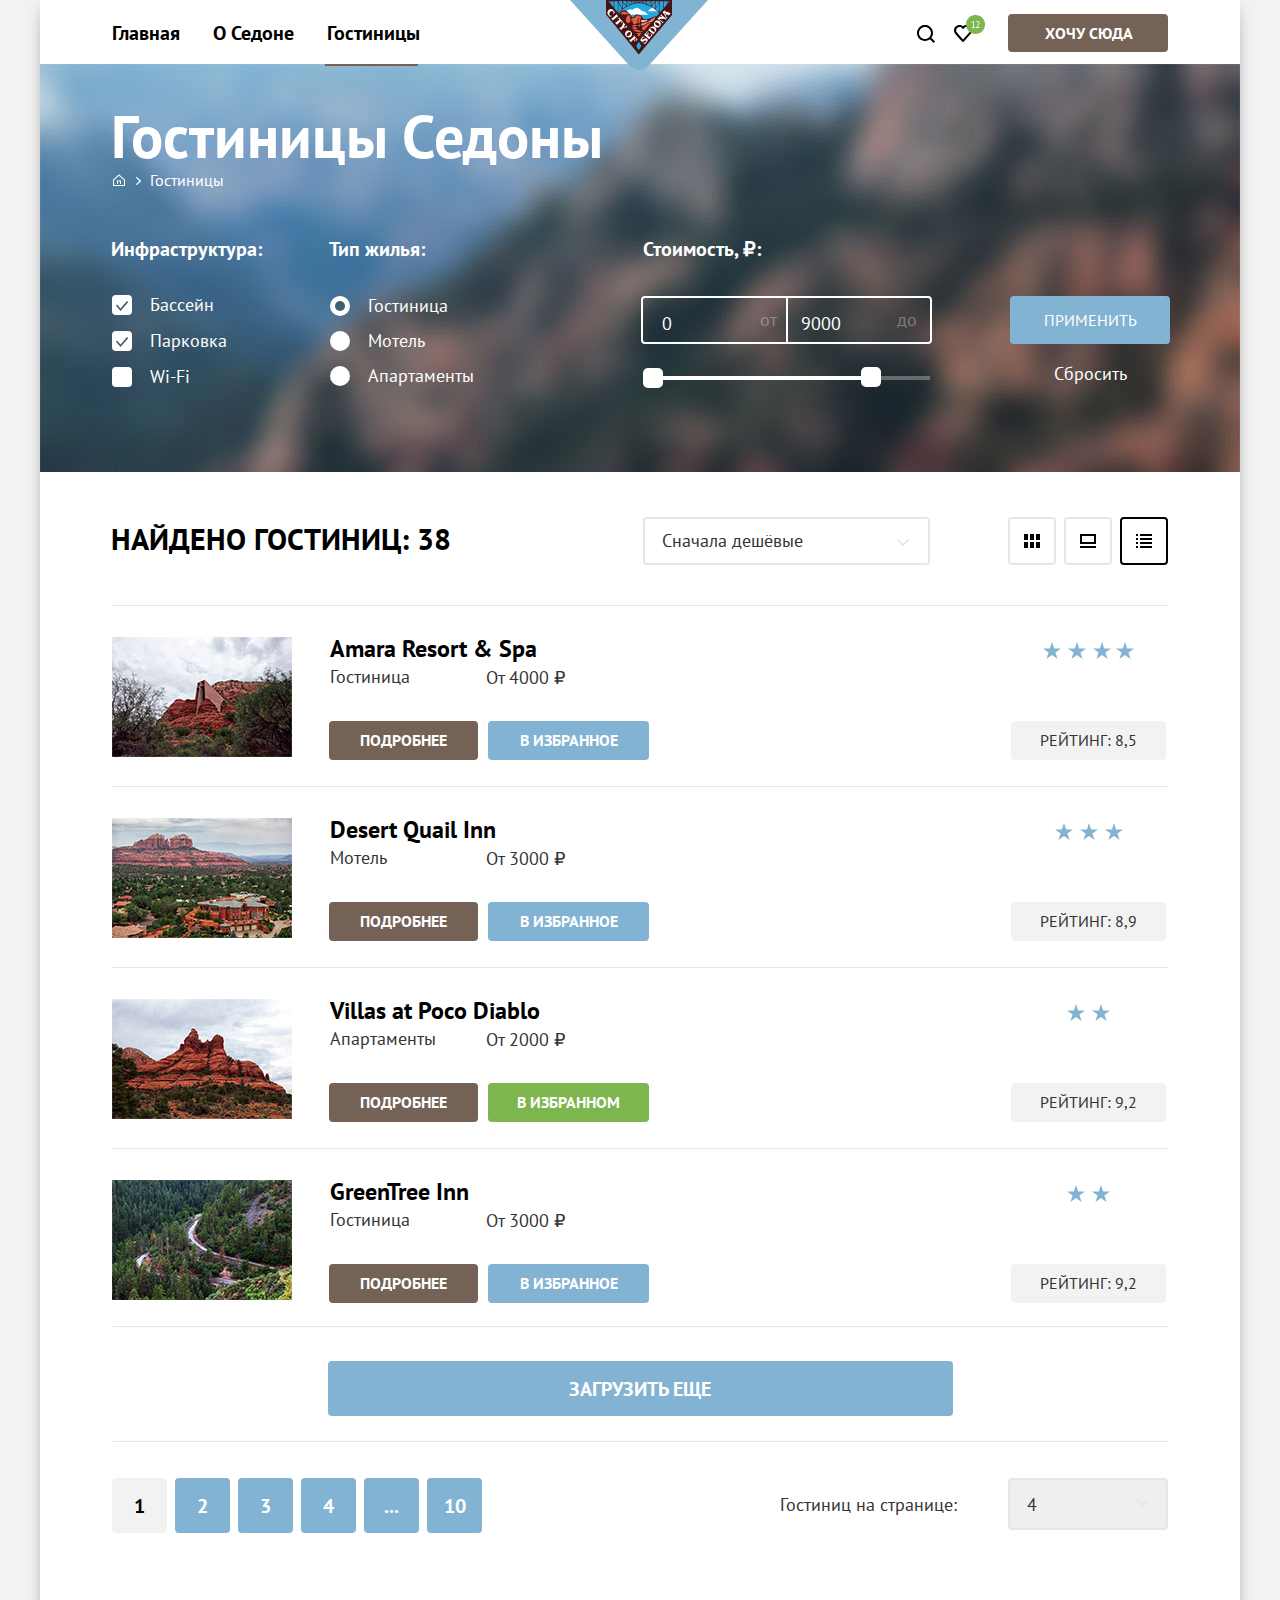
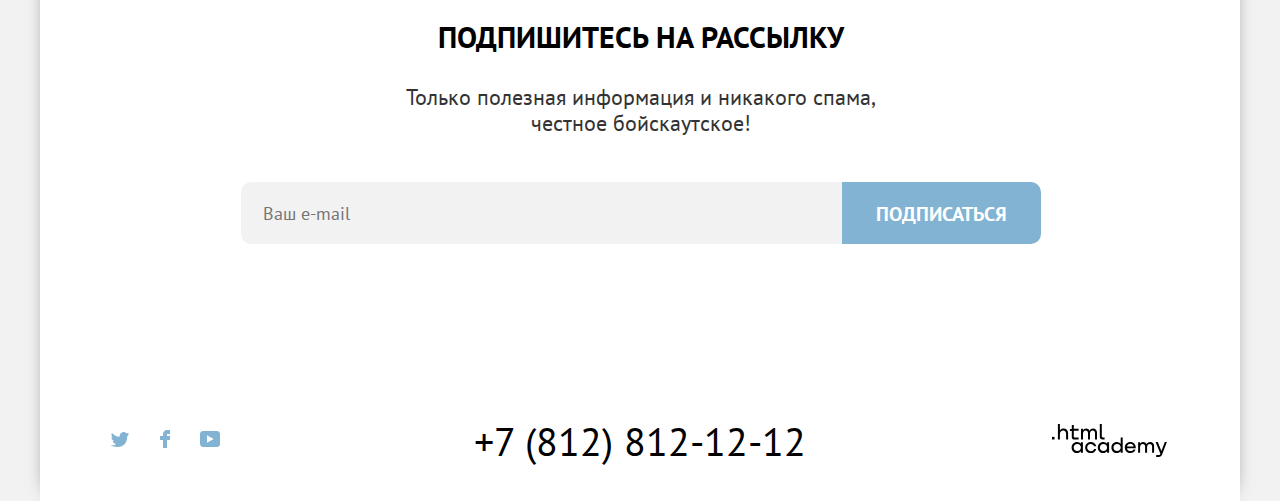
==== commit 87e76b4c: "исправления по замечаниям проверяющего" ====
--- a/hotels.html
+++ b/hotels.html
@@ -23,7 +23,7 @@
                         <a class="navigation__link navigation__link-hotels" href="hotels.html">Гостиницы</a>
                      </li>
                   </ul>
-                  <a class="logo__sedona" href="index.html"><img src="images/sedona.svg" class="logo" alt="Логотип Седона"></a>
+                  <a class="logo__sedona" href="index.html"><img src="images/sedona.svg" class="logo" alt="Логотип Седона."></a>
                   <!-- navigation__user -->
                   <ul class="navigation-user" >
                      <li class="navigation__item-user">
@@ -50,7 +50,7 @@
                               <ul class="popover__favorite-list">
                                  <li class="popover__favorite-item">
                                     <a class="popover__favorite-link">
-                                       <img class="popover__favorite-img" src="images/content/hotel-2-small.jpg" alt="фото гостиницы">
+                                       <img class="popover__favorite-img" src="images/content/hotel-2-small.jpg" alt="фото гостиницы.">
                                        <p class="popover__favorite-title">Desert Quail Inn</p>
                                        <p class="popover__favorite-decription">Мотель</p>
                                     </a>
@@ -58,7 +58,7 @@
                                  </li>
                                  <li class="popover__favorite-item">
                                     <a class="popover__favorite-link">
-                                       <img class="popover__favorite-img" src="images/content/hotel-3-small.jpg" alt="фото гостиницы">
+                                       <img class="popover__favorite-img" src="images/content/hotel-3-small.jpg" alt="фото гостиницы.">
                                        <p class="popover__favorite-title">Villas at Poco Diablo</p>
                                        <p class="popover__favorite-decription">Апартаменты</p>
                                     </a>
@@ -238,7 +238,7 @@
                   <ul class="hotels__list">
                      <li class="hotels__card">
                         <a class="hotels__card-link" href="#">
-                        <img class="hotels__card-img" src="images/content/hotel-1.jpg" alt="Гостиница Amara Resort & Spa">
+                        <img class="hotels__card-img" src="images/content/hotel-1.jpg" alt="Гостиница Amara Resort & Spa.">
                         </a>
                         <a class="hotels__title-link" href="#">
                            <h3 class="hotels__card-title">Amara Resort & Spa</h3>
@@ -248,11 +248,11 @@
                         <a href="#" class="hotels__card-button">Подробнее</a>
                         <button class="hotels__favorite button__blue"  type="button">В избранное</button>
                         <span class="hotels__rating">Рейтинг: 8,5</span>
-                        <img class="stars" src="images/stars-4.svg" alt="">
+                        <img class="stars" src="images/stars-4.svg" alt="четыре звезды.">
                      </li>
                      <li class="hotels__card">
                         <a class="hotels__card-link" href="#">
-                        <img class="hotels__card-img" src="images/content/hotel-2.jpg" alt="Мотель Desert Quail Inn">
+                        <img class="hotels__card-img" src="images/content/hotel-2.jpg" alt="Мотель Desert Quail Inn.">
                         </a>
                         <a class="hotels__title-link" href="#">
                            <h3 class="hotels__card-title">Desert Quail Inn</h3>
@@ -262,11 +262,11 @@
                         <a href="#" class="hotels__card-button">Подробнее</a>
                         <button class="hotels__favorite button__blue" type="button">В избранное</button>
                         <span class="hotels__rating">Рейтинг: 8,9</span>
-                        <img class="stars" src="images/stars-3.svg" alt="">
+                        <img class="stars" src="images/stars-3.svg" alt="три звезды.">
                      </li>
                      <li class="hotels__card">
                         <a class="hotels__card-link" href="#">
-                        <img class="hotels__card-img" src="images/content/hotel-3.jpg" alt="Апартаменты Villas at Poco Diablo">
+                        <img class="hotels__card-img" src="images/content/hotel-3.jpg" alt="Апартаменты Villas at Poco Diablo.">
                         </a>
                         <a class="hotels__title-link" href="#">
                            <h3 class="hotels__card-title">Villas at Poco Diablo</h3>
@@ -280,7 +280,7 @@
                      </li>
                      <li class="hotels__card">
                         <a class="hotels__card-link" href="#">
-                        <img class="hotels__card-img" src="images/content/hotel-4.jpg" alt="Гостиница GreenTree Inn">
+                        <img class="hotels__card-img" src="images/content/hotel-4.jpg" alt="Гостиница GreenTree Inn.">
                         </a>
                         <a class="hotels__title-link" href="#">
                            <h3 class="hotels__card-title">GreenTree Inn</h3>
@@ -290,7 +290,7 @@
                         <a href="#" class="hotels__card-button">Подробнее</a>
                         <button class="hotels__favorite button__blue" type="button">В избранноe</button>
                         <span class="hotels__rating">Рейтинг: 9,2</span>
-                        <img class="stars" src="images/stars-2.svg" alt="">
+                        <img class="stars" src="images/stars-2.svg" alt="две здвезды.">
                      </li>
                   </ul>
                   <button class="botton__show-more button__blue" type="button">Загрузить еще</button>
--- a/styles/styles.css
+++ b/styles/styles.css
@@ -51,6 +51,8 @@
   display: flex;
   justify-content: space-between;
   padding: 0 72px 0 60px;
+  position: relative;
+  min-height: 73px;
 }
 
 .navigation__list {
@@ -71,9 +73,10 @@
 }
 
 .logo, .logo__sedona {
-  margin: 0 23px 0 10px;
-  padding: 0;
-  outline: none;
+  position: absolute;
+  outline: none;
+  left: 265px;
+
 }
 
 .navigation__link-user {
@@ -243,6 +246,7 @@
   height: 485px;
   margin-top: -9px;
   padding: 0px;
+  background-color: #1d343c;
 }
 
 .welcome__img {
@@ -306,7 +310,8 @@
   color: #333333;
   text-align: center;
   margin: 0;
-  padding: 0;
+  padding-left: 10px;
+  max-width: 230px;
 }
 
 .advantage__description {
@@ -317,6 +322,7 @@
   color: #FFFFFF;
   margin: 0;
   padding: 0;
+  max-width: 220px;
 }
 
 .advantage__item-number {
@@ -353,6 +359,7 @@
   background-repeat: no-repeat;
   width: 800px;
   height: 384px;
+  background-color: #405615;
 }
 
 .advantage__container-city {
@@ -401,6 +408,7 @@
   background-repeat: no-repeat;
   width: 800px;
   height: 384px;
+  background-color: #5a382f;
 }
 
 .advantage__item-bridge {
@@ -528,6 +536,7 @@
   color: #333333;
   margin: 0;
   padding: 0;
+  /* max-width: 220px; */
 }
 
 /* поиск гостиницы */
@@ -572,6 +581,7 @@
   flex-direction: column;
   margin: 0px;
   padding: 0;
+  background-color: #284549;
 }
 
 .mailing__title {
@@ -605,6 +615,7 @@
   margin: 0 auto;
   background-color: #FFFFFF;
   justify-content: space-between;
+  position: relative;
 }
 
 /* соцсети */
@@ -680,6 +691,9 @@
   margin: 40px 0 0 30px;
   padding: 0;
   outline: none;
+  position: absolute;
+  top: -20px;
+  left: 90px;
 }
 
 .telephone:hover {
@@ -732,6 +746,7 @@
   height: 408px;
   margin-top: -9px;
   padding: 0px 72px 0px 71px;
+  background-color: #263940;
 }
 
 .hotels__header {
@@ -980,7 +995,7 @@
 .hotels__card {
   display: grid;
   grid-template-rows: 31px 55px 37px;
-  grid-template-columns: 180px 30px 151px 8px 160px 361px 160px;
+  grid-template-columns: 180px 30px 151px 8px 160px 370px 155px;
   margin: 0;
   position: relative;
 }
@@ -1052,7 +1067,7 @@
   text-transform: uppercase;
   grid-row: 3 / 4;
   grid-column: 7 / 8;
-  margin: 0 0 0 17px;
+  margin: 0 0 0 0px;
 }
 
 .stars {
@@ -1151,12 +1166,12 @@
 
 .mailing__input:focus {
   background-color: #E5E5E5;
-  outline: 3px solid #83B3D3;
+  outline: -2px solid #83B3D3;
 }
 
 .mailing__input:active {
   background-color: #FFFFFF;
-  outline: 2px solid #000000;
+  outline: -2px solid #000000;
 }
 
 .mailing__input:invalid {
@@ -1677,7 +1692,7 @@
   position: absolute;
   top: 6px;
   left: 4px;
-  background-image: url(../images/Vector-chek.svg);
+  background-image: url(../images/vector-chek.svg);
   background-repeat: no-repeat;
   content: "";
   width: 12px;
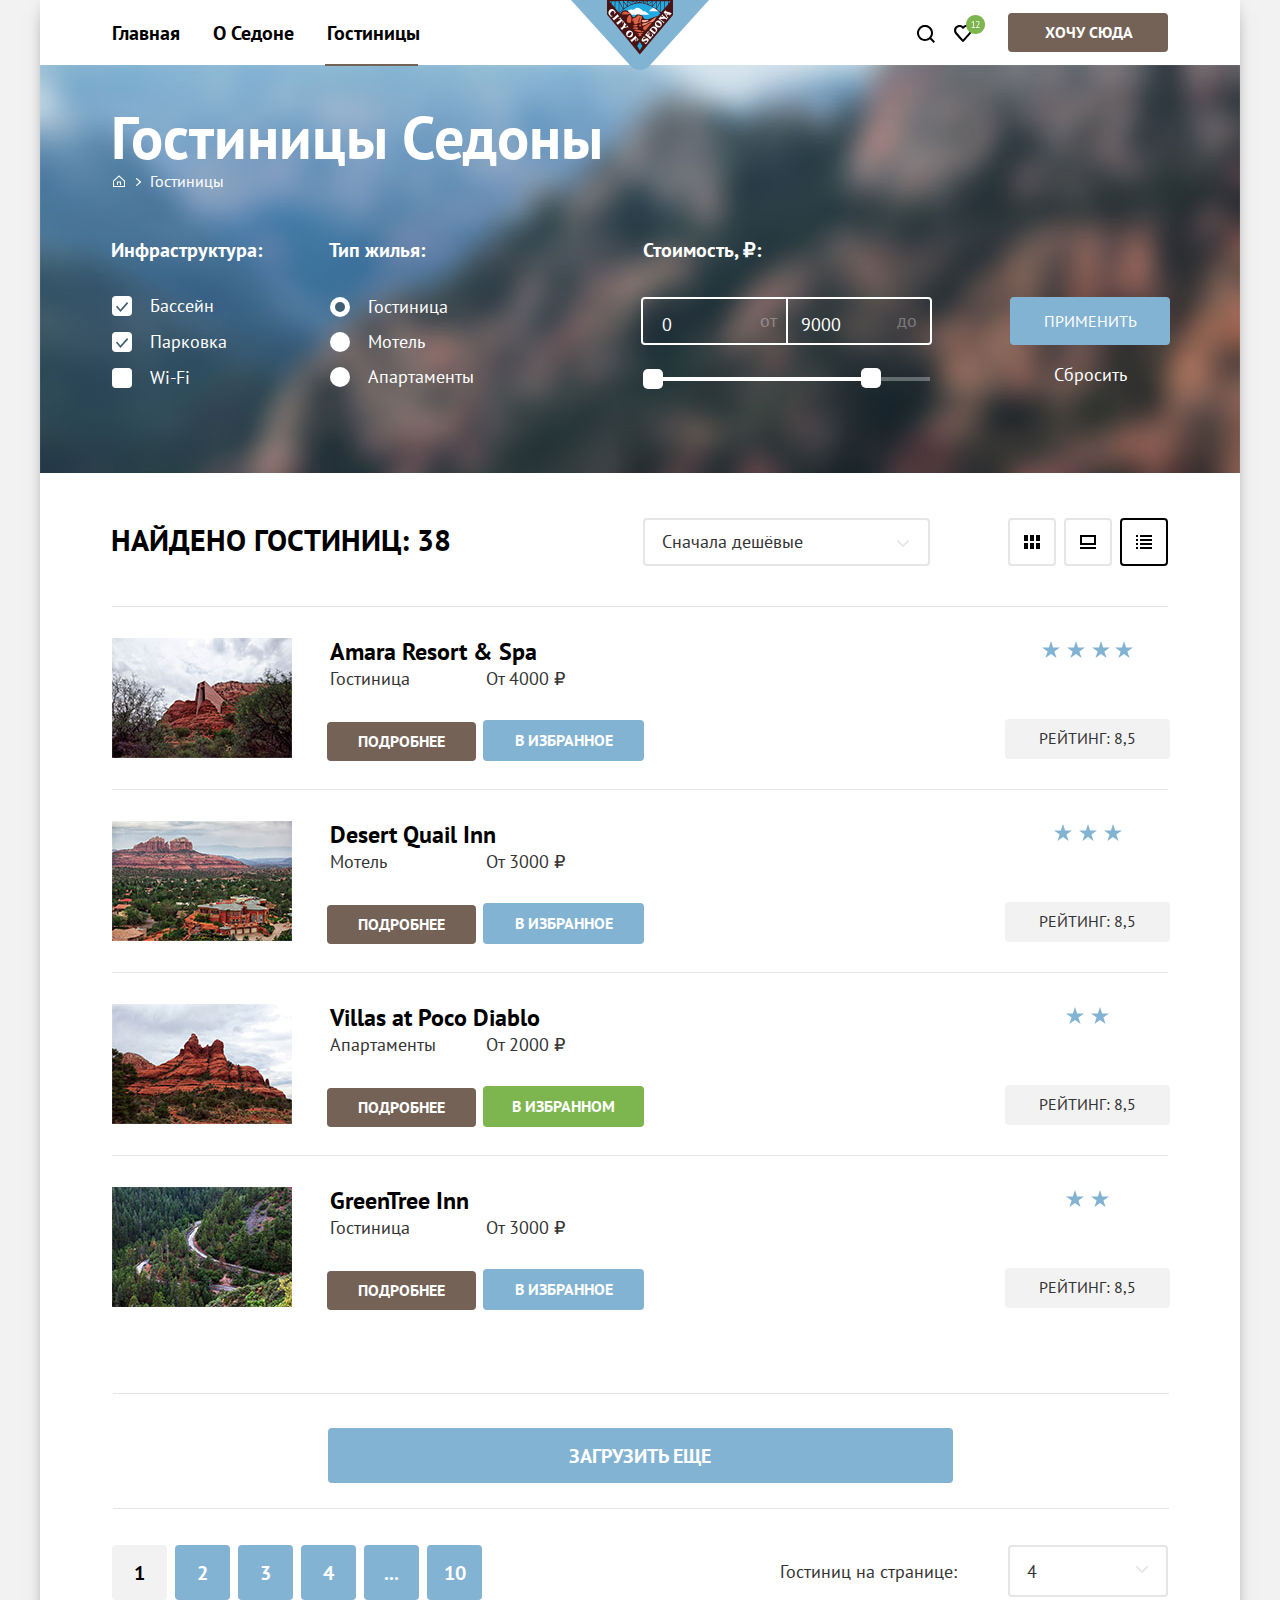
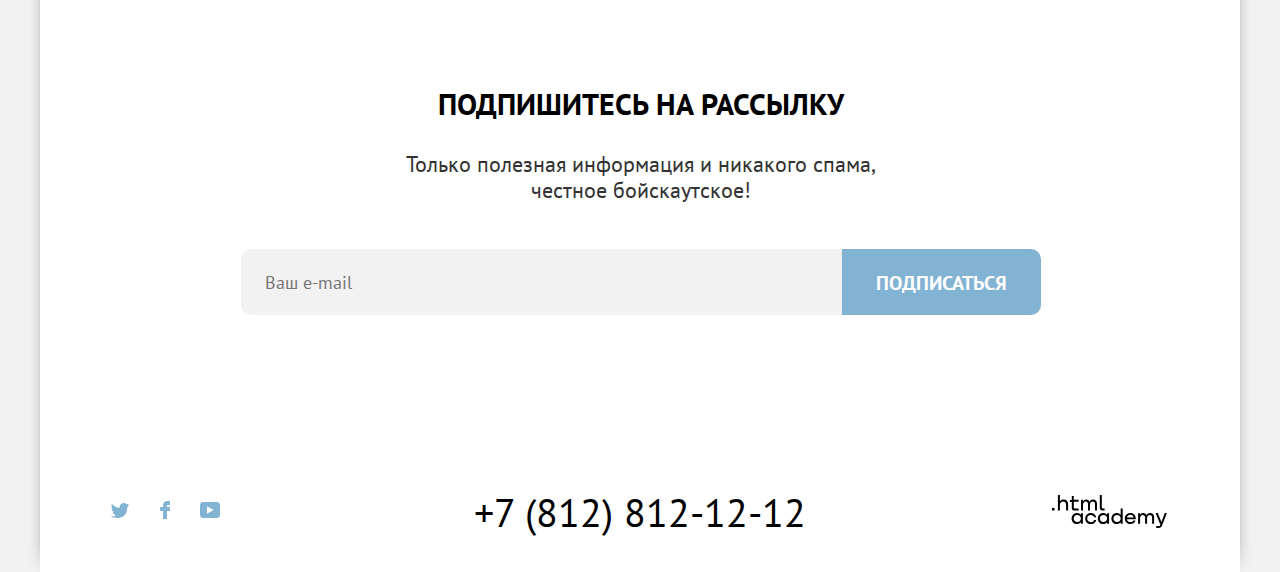
==== commit 44c6c2ac: "верстка каталога на флексах" ====
--- a/hotels.html
+++ b/hotels.html
@@ -236,61 +236,112 @@
                <!-- каталог -->
                <div class="hotels__catalog">
                   <ul class="hotels__list">
+
                      <li class="hotels__card">
+
                         <a class="hotels__card-link" href="#">
                         <img class="hotels__card-img" src="images/content/hotel-1.jpg" alt="Гостиница Amara Resort & Spa.">
                         </a>
+
+                        <div class="hotels__title-container">
+
                         <a class="hotels__title-link" href="#">
                            <h3 class="hotels__card-title">Amara Resort & Spa</h3>
                         </a>
+
+                        <div class="hotels__type-container">  
                         <span class="hotels__card-type">Гостиница</span>
                         <b class="hotels__card-price">От 4000 ₽</b>
+                        </div>
+
+                        <div class="hotels__buttons-container">
                         <a href="#" class="hotels__card-button">Подробнее</a>
                         <button class="hotels__favorite button__blue"  type="button">В избранное</button>
+                     </div>
+                        </div>
+                        
+                        <div class="hotels__raiting-container">
+                           <img class="stars" src="images/stars-4.svg" alt="четыре звезды.">
                         <span class="hotels__rating">Рейтинг: 8,5</span>
-                        <img class="stars" src="images/stars-4.svg" alt="четыре звезды.">
-                     </li>
+                     </div>
+
+                     </li>
+
                      <li class="hotels__card">
+
                         <a class="hotels__card-link" href="#">
                         <img class="hotels__card-img" src="images/content/hotel-2.jpg" alt="Мотель Desert Quail Inn.">
                         </a>
+
+                        <div class="hotels__title-container">
                         <a class="hotels__title-link" href="#">
                            <h3 class="hotels__card-title">Desert Quail Inn</h3>
                         </a>
+
+                        <div class="hotels__type-container">
                         <span class="hotels__card-type">Мотель</span>
                         <b class="hotels__card-price">От 3000 ₽</b>
+                     </div>
+
+                     <div class="hotels__buttons-container">
                         <a href="#" class="hotels__card-button">Подробнее</a>
                         <button class="hotels__favorite button__blue" type="button">В избранное</button>
-                        <span class="hotels__rating">Рейтинг: 8,9</span>
+                     </div>
+                  </div>
+
+                     <div class="hotels__raiting-container">
                         <img class="stars" src="images/stars-3.svg" alt="три звезды.">
+                     <span class="hotels__rating">Рейтинг: 8,5</span>
+                  </div>
+                     
                      </li>
                      <li class="hotels__card">
                         <a class="hotels__card-link" href="#">
                         <img class="hotels__card-img" src="images/content/hotel-3.jpg" alt="Апартаменты Villas at Poco Diablo.">
                         </a>
+                        <div class="hotels__title-container">
                         <a class="hotels__title-link" href="#">
                            <h3 class="hotels__card-title">Villas at Poco Diablo</h3>
                         </a>
+                        <div class="hotels__type-container">
                         <span class="hotels__card-type">Апартаменты</span>
                         <b class="hotels__card-price">От 2000 ₽</b>
+                     </div>
+                     <div class="hotels__buttons-container">
                         <a href="#" class="hotels__card-button">Подробнее</a>
                         <button class="hotels__favorite-active" type="button">В избранном</button>
-                        <span class="hotels__rating">Рейтинг: 9,2</span>
-                        <img class="stars" src="images/stars-2.svg" alt="">
+                     </div>
+                  </div>
+                     <div class="hotels__raiting-container">
+                        <img class="stars" src="images/stars-2.svg" alt="две звезды.">
+                     <span class="hotels__rating">Рейтинг: 8,5</span>
+                  
+                  </div>
+                     
                      </li>
                      <li class="hotels__card">
                         <a class="hotels__card-link" href="#">
                         <img class="hotels__card-img" src="images/content/hotel-4.jpg" alt="Гостиница GreenTree Inn.">
                         </a>
+                        <div class="hotels__title-container">
                         <a class="hotels__title-link" href="#">
                            <h3 class="hotels__card-title">GreenTree Inn</h3>
                         </a>
+                        <div class="hotels__type-container">
                         <span class="hotels__card-type">Гостиница</span>
                         <b class="hotels__card-price">От 3000 ₽</b>
+                     </div>
+                     <div class="hotels__buttons-container">
                         <a href="#" class="hotels__card-button">Подробнее</a>
                         <button class="hotels__favorite button__blue" type="button">В избранноe</button>
-                        <span class="hotels__rating">Рейтинг: 9,2</span>
-                        <img class="stars" src="images/stars-2.svg" alt="две здвезды.">
+                     </div>
+                  </div>
+                     <div class="hotels__raiting-container">
+                        <img class="stars" src="images/stars-2.svg" alt="две звезды.">
+                     <span class="hotels__rating">Рейтинг: 8,5</span>
+                  
+                  </div>
+                    
                      </li>
                   </ul>
                   <button class="botton__show-more button__blue" type="button">Загрузить еще</button>
--- a/styles/styles.css
+++ b/styles/styles.css
@@ -52,7 +52,8 @@
   justify-content: space-between;
   padding: 0 72px 0 60px;
   position: relative;
-  min-height: 73px;
+  min-height: 65px;
+  background-color: #FFFFFF;
 }
 
 .navigation__list {
@@ -61,6 +62,7 @@
   display: flex;
   margin: 19px 0 0 0;
   padding: 0;
+  max-width: 341px;
 }
 
 .navigation-user {
@@ -70,13 +72,23 @@
   padding: 0;
   min-width: 300px;
   justify-content: flex-end;
+  flex-wrap: wrap;
+}
+
+.logo__sedona {
+  width: 138px;
+}
+
+.logo {
+  width: 100%;
+  height: auto;
 }
 
 .logo, .logo__sedona {
   position: absolute;
   outline: none;
-  left: 265px;
-
+  left: 50%;
+  transform: translateX(-50%);
 }
 
 .navigation__link-user {
@@ -115,14 +127,17 @@
   text-decoration: none;
   background-color: #756257;
   margin: 0;
-  min-width: 160px;
+  width: 160px;
   min-height: 37px;
   padding: 9px 35px 9px 37px;
   border-radius: 4px;
+  display: grid;
+  box-sizing: border-box;
 }
 
 .navigation__item-button {
-  margin: 18px 0 0 0;
+  margin: 13px 0 0 0;
+  width: 160px;
 }
 
 .navigation__icon {
@@ -244,7 +259,6 @@
 .welcome {
   background: url(../images/divider.svg) left bottom no-repeat, url(../images/index-background.jpg)  no-repeat;
   height: 485px;
-  margin-top: -9px;
   padding: 0px;
   background-color: #1d343c;
 }
@@ -743,10 +757,10 @@
   background-image: url(../images/catalog-background\ 1.jpg);
   background-repeat: no-repeat;
   max-width: 1200px;
-  height: 408px;
-  margin-top: -9px;
   padding: 0px 72px 0px 71px;
   background-color: #263940;
+  min-height: 408px;
+  background-size: cover;
 }
 
 .hotels__header {
@@ -880,6 +894,10 @@
   list-style-type: none;
   margin: 1px 0 0 2px;
   padding: 0;
+  min-height: 93px;
+  display: flex;
+  flex-direction: column;
+  flex-wrap: wrap;
 }
 
 .hotels__filter-price {
@@ -968,14 +986,38 @@
 }
 
 .hotels__list {
-  display: grid;
-  grid-template-rows: 123px 123px 123px 123px;
-  row-gap: 58px;
+  display: flex;
+  flex-direction: column;
   padding: 0;
   list-style-type: none;
   margin: 0 0 31px 0;
 }
 
+.hotels__title-container {
+  display: flex;
+  flex-direction: column;
+  margin: 0 361px 0 35px;
+  width: 319px;
+}
+
+.hotels__type-container {
+  display: flex;
+  justify-content: space-between;
+  width: 235px;
+  margin: -3px 0 32px 3px;
+}
+
+.hotels__buttons-container {
+  display: flex;
+}
+
+.hotels__raiting-container {
+  display: flex;
+  flex-direction: column;
+  min-width: 165px;
+  
+}
+
 .hotels__card-img {
   margin: 0;
 }
@@ -993,10 +1035,8 @@
 }
 
 .hotels__card {
-  display: grid;
-  grid-template-rows: 31px 55px 37px;
-  grid-template-columns: 180px 30px 151px 8px 160px 370px 155px;
-  margin: 0;
+  display: flex;
+  margin: 0 0 58px 0;
   position: relative;
 }
 
@@ -1009,19 +1049,15 @@
 }
 
 .hotels__card .hotels__card-link {
-  grid-column: 1 / 2;
-  grid-row: 1 / -1;
   outline: none;
 }
 
 .hotels__card .hotels__title-link {
-  grid-column: 3 / 6;
-  grid-row: 1 / 2;
-  margin-top: -7px;
-  padding-left: 5px;
+  margin: -5px 0 0px 0;
   min-width: 239px;
   outline: none;
   border: 3px solid #FFFFFF;
+  padding: 0;
 }
 
 .hotels__card-title {
@@ -1040,10 +1076,6 @@
   line-height: 23px;
   font-weight: 400;
   color: #333333;
-  padding-left: 7px;
-  margin: -3px 0 0 1px;
-  grid-row: 2 / 3;
-  grid-column: 3 / 5;
 }
 
 .hotels__card .hotels__card-price {
@@ -1052,10 +1084,7 @@
   line-height: 23px;
   font-weight: 400;
   color: #333333;
-  padding: 5px;
-  margin: -7px 0 0 0px;
-  grid-row: 2 / 3;
-  grid-column: 5 / 6;
+  padding: 0px;
 }
 
 .hotels__rating {
@@ -1065,17 +1094,14 @@
   font-weight: 400;
   color: #333333;
   text-transform: uppercase;
-  grid-row: 3 / 4;
-  grid-column: 7 / 8;
-  margin: 0 0 0 0px;
+  margin: 10px 0 0 0px;
+  padding-bottom: 10px;
 }
 
 .stars {
-  grid-row: 1 / 2;
-  grid-column: 7 / 8;
   justify-self: center;
   align-self: center;
-  margin-top: -4px;
+  margin: 3px 0 63px 0;
 }
 
 .mailing__description-hotels {
@@ -1155,9 +1181,10 @@
   height: 60px;
   padding-left: 22px;
   border-radius: 10px 0px 0px 10px;
-  border: 0;
   margin: 0;
   background-color: #F2F2F2;
+  border: 2px solid #F2F2F2;
+  outline: none;
 }
 
 .mailing__input:hover {
@@ -1166,12 +1193,12 @@
 
 .mailing__input:focus {
   background-color: #E5E5E5;
-  outline: -2px solid #83B3D3;
+  border: 2px solid #83B3D3;
 }
 
 .mailing__input:active {
   background-color: #FFFFFF;
-  outline: -2px solid #000000;
+  border: 2px solid #000000;
 }
 
 .mailing__input:invalid {
@@ -1307,7 +1334,6 @@
   text-decoration: none;
   grid-row: 3 / 4;
   grid-column: 3 / 4;
-  margin: -2px 0 0 7px;
   padding: 9px;
   border-radius: 4px;
   width: 131px;
@@ -1425,6 +1451,7 @@
   flex-direction: row;
   margin: 0;
   padding: 0;
+  min-height: 100px;
 }
 
 .hotels__form {
@@ -1438,7 +1465,8 @@
   flex-direction: column;
   margin-left: 78px;
   justify-content: center;
-  padding-top: 45px;
+  padding-top: 60px;
+  align-self: flex-start
 }
 
 .hotels__catalog {
@@ -1595,6 +1623,7 @@
   color: #333333;
   cursor: pointer;
   outline: none;
+  background-color: #FFFFFF;
 }
 
 .pagination__select:hover {
@@ -1679,7 +1708,7 @@
   background: rgba(255, 255, 255, 0.6);
 }
 
-.control__mark:focus {
+.control__input:focus + .control__mark {
   background: rgba(255, 255, 255, 0.6);
   outline: 3px solid #83B3D3;
 }
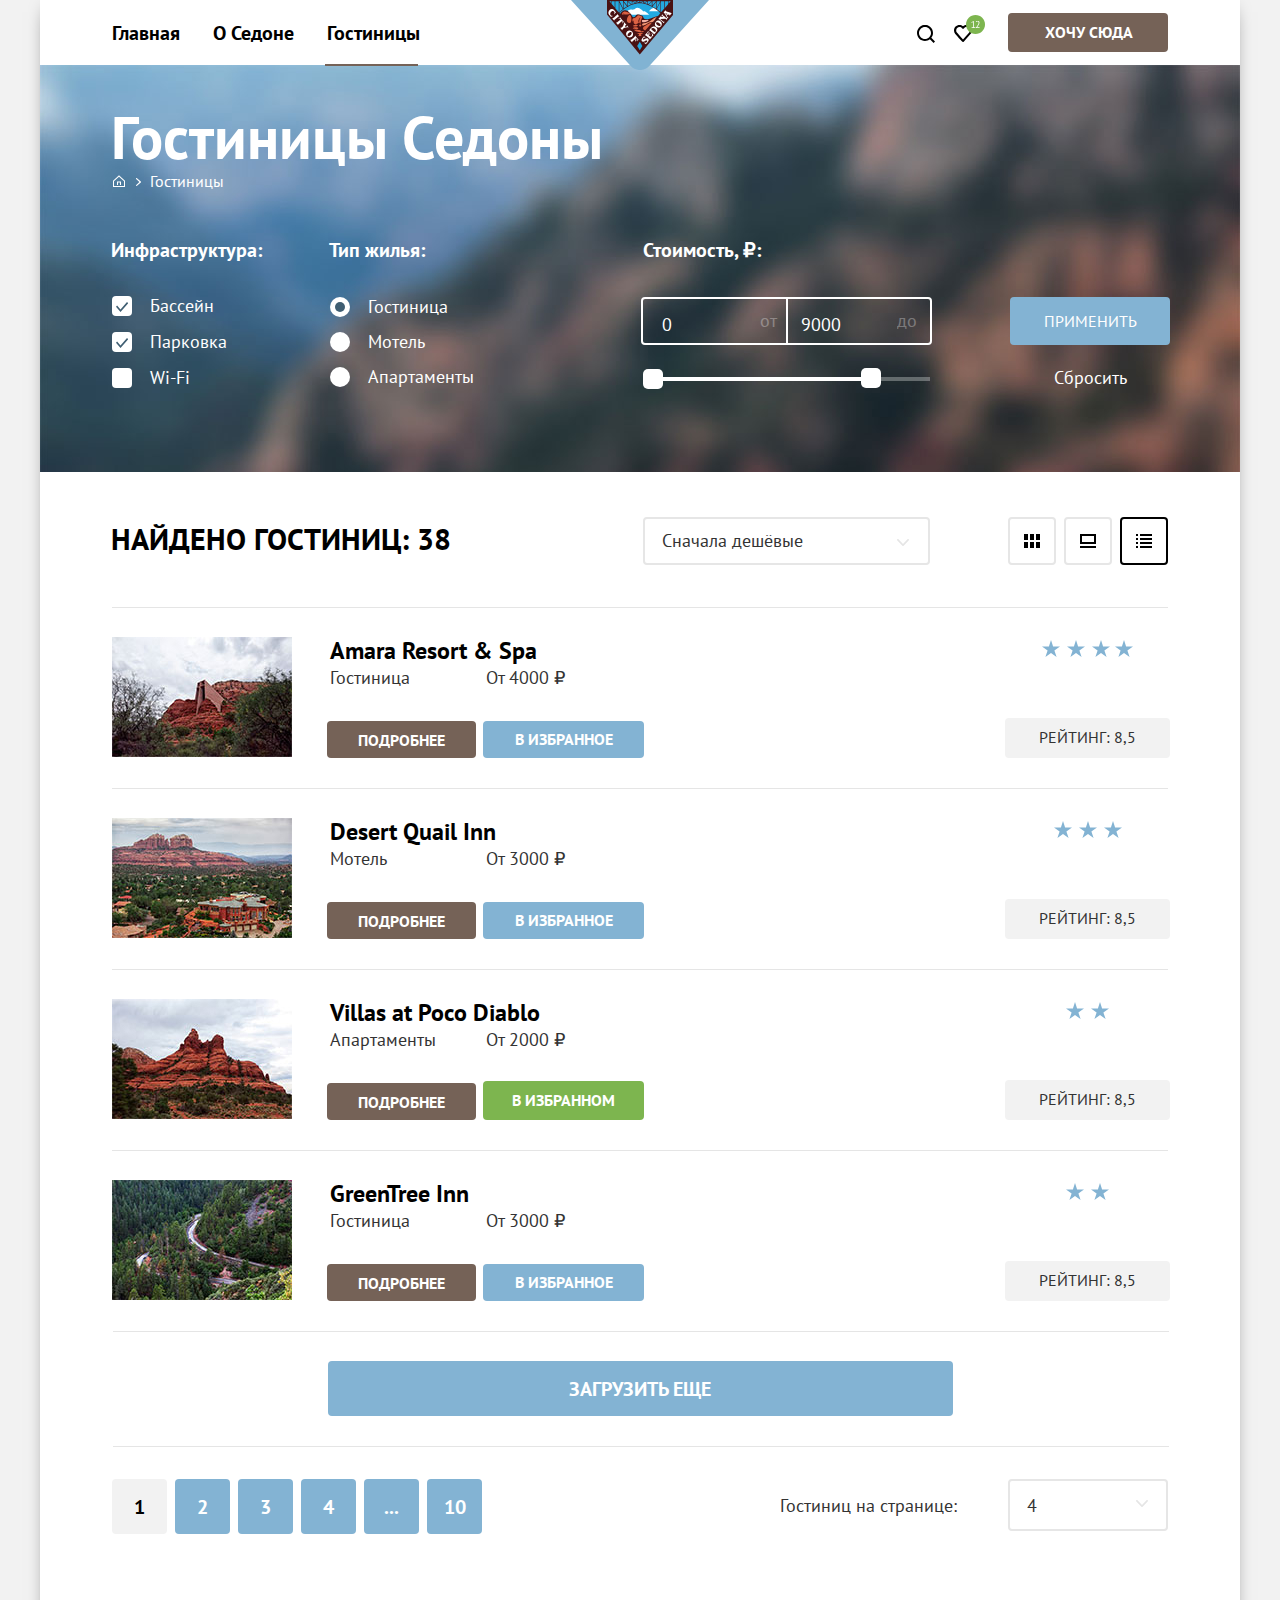
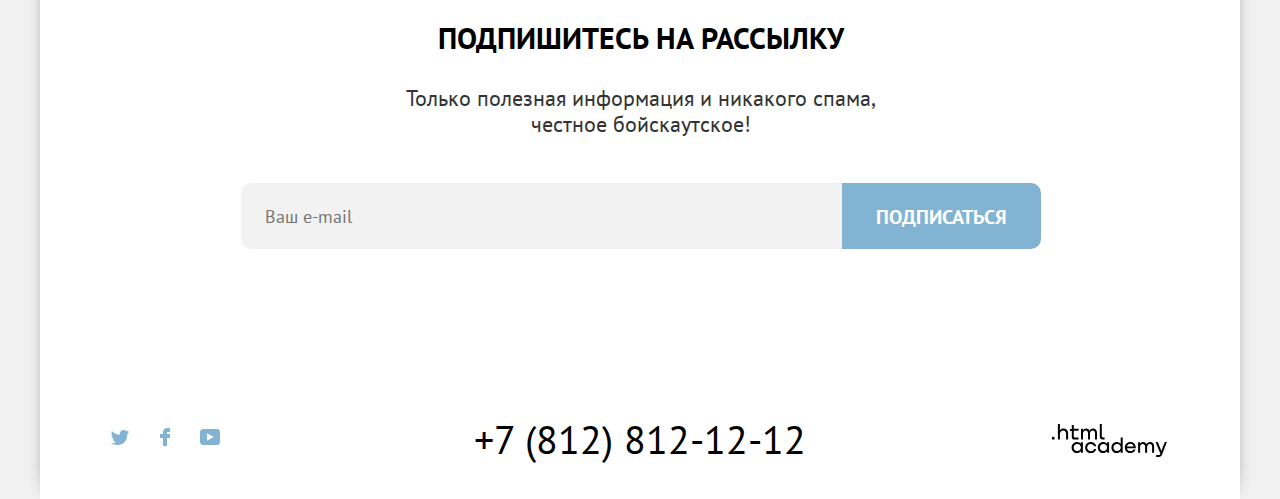
==== commit 4d45c86e: "убрала высоту у hotels__background, поправила внешний вид верстки" ====
--- a/hotels.html
+++ b/hotels.html
@@ -236,112 +236,93 @@
                <!-- каталог -->
                <div class="hotels__catalog">
                   <ul class="hotels__list">
-
                      <li class="hotels__card">
-
                         <a class="hotels__card-link" href="#">
                         <img class="hotels__card-img" src="images/content/hotel-1.jpg" alt="Гостиница Amara Resort & Spa.">
                         </a>
-
                         <div class="hotels__title-container">
-
-                        <a class="hotels__title-link" href="#">
-                           <h3 class="hotels__card-title">Amara Resort & Spa</h3>
-                        </a>
-
-                        <div class="hotels__type-container">  
-                        <span class="hotels__card-type">Гостиница</span>
-                        <b class="hotels__card-price">От 4000 ₽</b>
-                        </div>
-
-                        <div class="hotels__buttons-container">
-                        <a href="#" class="hotels__card-button">Подробнее</a>
-                        <button class="hotels__favorite button__blue"  type="button">В избранное</button>
-                     </div>
-                        </div>
-                        
+                           <a class="hotels__title-link" href="#">
+                              <h3 class="hotels__card-title">Amara Resort & Spa</h3>
+                           </a>
+                           <div class="hotels__type-container">  
+                              <span class="hotels__card-type">Гостиница</span>
+                              <b class="hotels__card-price">От 4000 ₽</b>
+                           </div>
+                           <div class="hotels__buttons-container">
+                              <a href="#" class="hotels__card-button">Подробнее</a>
+                              <button class="hotels__favorite button__blue"  type="button">В избранное</button>
+                           </div>
+                        </div>
                         <div class="hotels__raiting-container">
                            <img class="stars" src="images/stars-4.svg" alt="четыре звезды.">
-                        <span class="hotels__rating">Рейтинг: 8,5</span>
-                     </div>
-
-                     </li>
-
+                           <span class="hotels__rating">Рейтинг: 8,5</span>
+                        </div>
+                     </li>
                      <li class="hotels__card">
-
                         <a class="hotels__card-link" href="#">
                         <img class="hotels__card-img" src="images/content/hotel-2.jpg" alt="Мотель Desert Quail Inn.">
                         </a>
-
                         <div class="hotels__title-container">
-                        <a class="hotels__title-link" href="#">
-                           <h3 class="hotels__card-title">Desert Quail Inn</h3>
-                        </a>
-
-                        <div class="hotels__type-container">
-                        <span class="hotels__card-type">Мотель</span>
-                        <b class="hotels__card-price">От 3000 ₽</b>
-                     </div>
-
-                     <div class="hotels__buttons-container">
-                        <a href="#" class="hotels__card-button">Подробнее</a>
-                        <button class="hotels__favorite button__blue" type="button">В избранное</button>
-                     </div>
-                  </div>
-
-                     <div class="hotels__raiting-container">
-                        <img class="stars" src="images/stars-3.svg" alt="три звезды.">
-                     <span class="hotels__rating">Рейтинг: 8,5</span>
-                  </div>
-                     
+                           <a class="hotels__title-link" href="#">
+                              <h3 class="hotels__card-title">Desert Quail Inn</h3>
+                           </a>
+                           <div class="hotels__type-container">
+                              <span class="hotels__card-type">Мотель</span>
+                              <b class="hotels__card-price">От 3000 ₽</b>
+                           </div>
+                           <div class="hotels__buttons-container">
+                              <a href="#" class="hotels__card-button">Подробнее</a>
+                              <button class="hotels__favorite button__blue" type="button">В избранное</button>
+                           </div>
+                        </div>
+                        <div class="hotels__raiting-container">
+                           <img class="stars" src="images/stars-3.svg" alt="три звезды.">
+                           <span class="hotels__rating">Рейтинг: 8,5</span>
+                        </div>
                      </li>
                      <li class="hotels__card">
                         <a class="hotels__card-link" href="#">
                         <img class="hotels__card-img" src="images/content/hotel-3.jpg" alt="Апартаменты Villas at Poco Diablo.">
                         </a>
                         <div class="hotels__title-container">
-                        <a class="hotels__title-link" href="#">
-                           <h3 class="hotels__card-title">Villas at Poco Diablo</h3>
-                        </a>
-                        <div class="hotels__type-container">
-                        <span class="hotels__card-type">Апартаменты</span>
-                        <b class="hotels__card-price">От 2000 ₽</b>
-                     </div>
-                     <div class="hotels__buttons-container">
-                        <a href="#" class="hotels__card-button">Подробнее</a>
-                        <button class="hotels__favorite-active" type="button">В избранном</button>
-                     </div>
-                  </div>
-                     <div class="hotels__raiting-container">
-                        <img class="stars" src="images/stars-2.svg" alt="две звезды.">
-                     <span class="hotels__rating">Рейтинг: 8,5</span>
-                  
-                  </div>
-                     
+                           <a class="hotels__title-link" href="#">
+                              <h3 class="hotels__card-title">Villas at Poco Diablo</h3>
+                           </a>
+                           <div class="hotels__type-container">
+                              <span class="hotels__card-type">Апартаменты</span>
+                              <b class="hotels__card-price">От 2000 ₽</b>
+                           </div>
+                           <div class="hotels__buttons-container">
+                              <a href="#" class="hotels__card-button">Подробнее</a>
+                              <button class="hotels__favorite-active" type="button">В избранном</button>
+                           </div>
+                        </div>
+                        <div class="hotels__raiting-container">
+                           <img class="stars" src="images/stars-2.svg" alt="две звезды.">
+                           <span class="hotels__rating">Рейтинг: 8,5</span>
+                        </div>
                      </li>
                      <li class="hotels__card">
                         <a class="hotels__card-link" href="#">
                         <img class="hotels__card-img" src="images/content/hotel-4.jpg" alt="Гостиница GreenTree Inn.">
                         </a>
                         <div class="hotels__title-container">
-                        <a class="hotels__title-link" href="#">
-                           <h3 class="hotels__card-title">GreenTree Inn</h3>
-                        </a>
-                        <div class="hotels__type-container">
-                        <span class="hotels__card-type">Гостиница</span>
-                        <b class="hotels__card-price">От 3000 ₽</b>
-                     </div>
-                     <div class="hotels__buttons-container">
-                        <a href="#" class="hotels__card-button">Подробнее</a>
-                        <button class="hotels__favorite button__blue" type="button">В избранноe</button>
-                     </div>
-                  </div>
-                     <div class="hotels__raiting-container">
-                        <img class="stars" src="images/stars-2.svg" alt="две звезды.">
-                     <span class="hotels__rating">Рейтинг: 8,5</span>
-                  
-                  </div>
-                    
+                           <a class="hotels__title-link" href="#">
+                              <h3 class="hotels__card-title">GreenTree Inn</h3>
+                           </a>
+                           <div class="hotels__type-container">
+                              <span class="hotels__card-type">Гостиница</span>
+                              <b class="hotels__card-price">От 3000 ₽</b>
+                           </div>
+                           <div class="hotels__buttons-container">
+                              <a href="#" class="hotels__card-button">Подробнее</a>
+                              <button class="hotels__favorite button__blue" type="button">В избранноe</button>
+                           </div>
+                        </div>
+                        <div class="hotels__raiting-container">
+                           <img class="stars" src="images/stars-2.svg" alt="две звезды.">
+                           <span class="hotels__rating">Рейтинг: 8,5</span>
+                        </div>
                      </li>
                   </ul>
                   <button class="botton__show-more button__blue" type="button">Загрузить еще</button>
@@ -506,4 +487,4 @@
          </div>
       </div>
    </body>
-</html>
+</html>--- a/styles/styles.css
+++ b/styles/styles.css
@@ -750,6 +750,7 @@
   border: 3px solid #FFFFFF;
   border-radius: 10px;
   outline: none;
+  margin-top: 2px;
 }
 
 /* страница гостиницы */
@@ -757,9 +758,8 @@
   background-image: url(../images/catalog-background\ 1.jpg);
   background-repeat: no-repeat;
   max-width: 1200px;
-  padding: 0px 72px 0px 71px;
+  padding: 0px 72px 70px 71px;
   background-color: #263940;
-  min-height: 408px;
   background-size: cover;
 }
 
@@ -990,7 +990,7 @@
   flex-direction: column;
   padding: 0;
   list-style-type: none;
-  margin: 0 0 31px 0;
+  margin: 0 0 0 0;
 }
 
 .hotels__title-container {
@@ -1036,8 +1036,11 @@
 
 .hotels__card {
   display: flex;
-  margin: 0 0 58px 0;
-  position: relative;
+  position: relative;
+}
+
+.hotels__card:not(last-child) {
+  margin: 0 0 56px 0;
 }
 
 .hotels__card::after {
@@ -1045,7 +1048,7 @@
   position: absolute;
   border-top: 1px solid #E5E5E5;
   width: 1056px;
-  top: -32px;
+  top: -30px;
 }
 
 .hotels__card .hotels__card-link {
@@ -1251,10 +1254,9 @@
   text-transform: uppercase;
   text-align: center;
   border: 0;
-  /* padding: 16px 35px 12px 33px; */
   border-radius: 4px;
   cursor: pointer;
-  margin-bottom: 17px;
+  margin-bottom: 20px;
   outline: none;
   border: 3px solid #83B3D3;
   min-width: 160px;
@@ -1337,6 +1339,7 @@
   padding: 9px;
   border-radius: 4px;
   width: 131px;
+  height: 19px;
 }
 
 .hotels__card-button:hover {
@@ -1364,12 +1367,11 @@
   text-transform: uppercase;
   background-color: #83B3D3;
   border: 0;
-  grid-row: 3 / 4;
-  grid-column: 5 / 6;
   border-radius: 4px;
   cursor: pointer;
-  margin: -2px 0 0 7px;
+  margin: 0px 0 0 7px;
   width: 161px;
+  height: 37px;
 }
 
 .hotels__favorite-active {
@@ -1489,10 +1491,7 @@
   border: 0;
   text-transform: uppercase;
   width: 625px;
-  margin-top: 27px;
-  margin-left: auto;
-  margin-right: auto;
-  margin-bottom: 19px;
+  margin: 0 auto 20px auto;
   height: 55px;
   border-radius: 4px;
   cursor: pointer;
@@ -1504,7 +1503,7 @@
   position: absolute;
   border-top: 1px solid #E5E5E5;
   width: 1056px;
-  top: -35px;
+  top: -30px;
   left: -215px;
 }
 
@@ -1513,7 +1512,7 @@
   position: absolute;
   border-top: 1px solid #E5E5E5;
   width: 1056px;
-  top: 80px;
+  top: 85px;
   left: -215px;
 }
 
@@ -1524,7 +1523,7 @@
   justify-content: center;
   width: 800px;
   margin: 0;
-  padding: 86px 200px 137px 201px;
+  padding: 86px 200px 130px 201px;
 }
 
 .mailing__title-hotels {
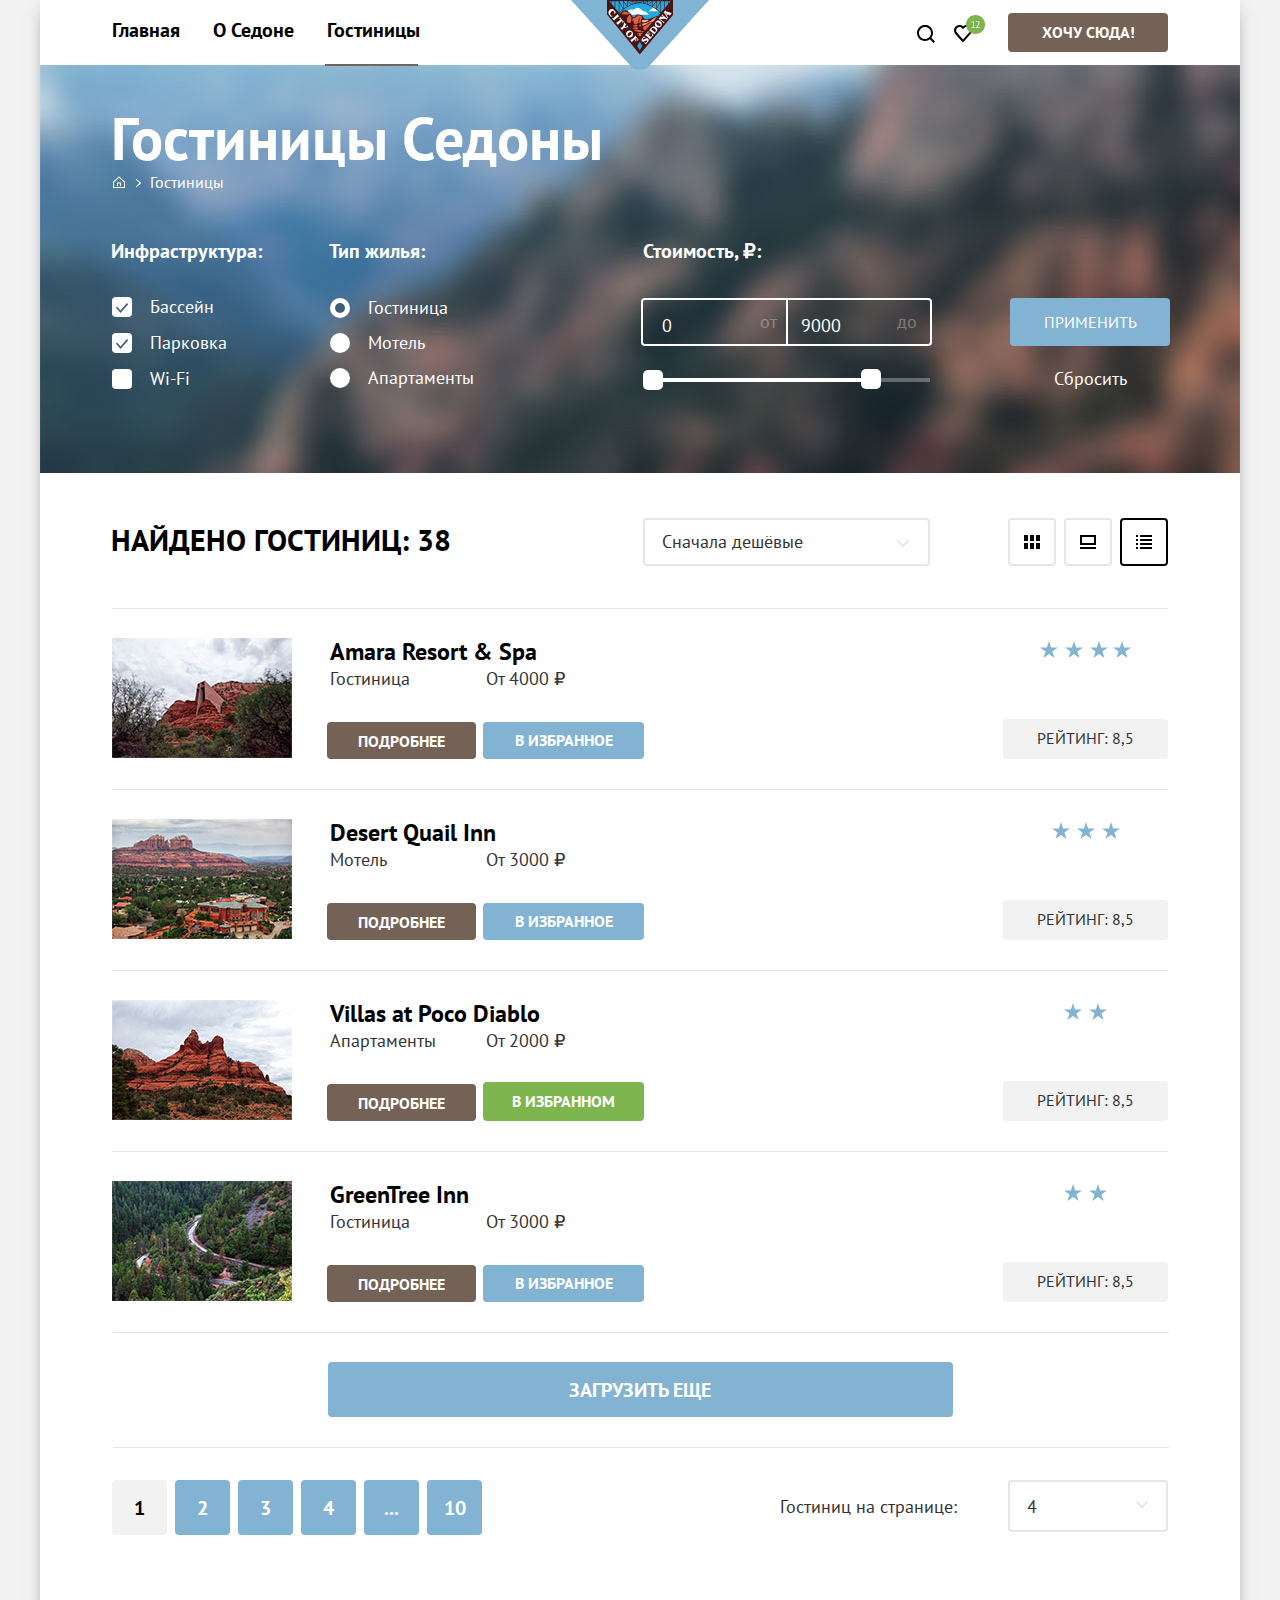
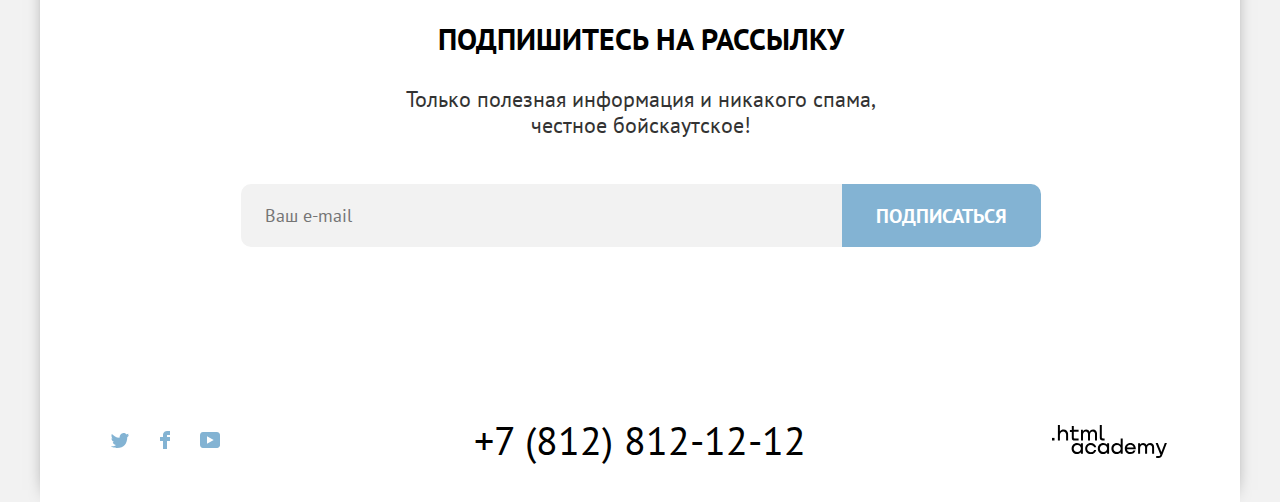
==== commit 4075feb0: "исправила замечания наставника, очередная попытка отправить на проверку" ====
--- a/hotels.html
+++ b/hotels.html
@@ -70,7 +70,7 @@
                         </div>
                      </li>
                      <li class="navigation__item-button">
-                        <a class="navigation__link-button button" href="#">Хочу сюда</a>
+                        <a class="navigation__link-button button" href="#">Хочу сюда!</a>
                      </li>
                   </ul>
                </nav>
--- a/styles/styles.css
+++ b/styles/styles.css
@@ -50,9 +50,9 @@
 .navigation {
   display: flex;
   justify-content: space-between;
-  padding: 0 72px 0 60px;
-  position: relative;
-  min-height: 65px;
+  align-items: center;
+  padding: 0px 72px 12px 60px;
+  position: relative;
   background-color: #FFFFFF;
 }
 
@@ -60,10 +60,11 @@
   flex-wrap: wrap;
   list-style-type: none;
   display: flex;
-  margin: 19px 0 0 0;
-  padding: 0;
+  margin: 0;
+  padding: 5px 0 0 0;
   max-width: 341px;
 }
+
 
 .navigation-user {
   list-style-type: none;
@@ -89,6 +90,7 @@
   outline: none;
   left: 50%;
   transform: translateX(-50%);
+  top: 0;
 }
 
 .navigation__link-user {
@@ -129,7 +131,7 @@
   margin: 0;
   width: 160px;
   min-height: 37px;
-  padding: 9px 35px 9px 37px;
+  padding: 9px 30px 9px 31px;
   border-radius: 4px;
   display: grid;
   box-sizing: border-box;
@@ -223,7 +225,7 @@
 .navigation__link-active::before {
   position: absolute;
   right: 10px;
-  top: 50px;
+  top: 53px;
   height: 2px;
   width: 70px;
   background-color: #756257;
@@ -233,7 +235,7 @@
 .navigation__link-hotels::before {
   position: absolute;
   right: 20px;
-  top: 50px;
+  top: 53px;
   left: 10px;
   height: 2px;
   width: 93px;
@@ -627,6 +629,7 @@
   width: 1200px;
   min-height: 120px;
   margin: 0 auto;
+  padding: 0;
   background-color: #FFFFFF;
   justify-content: space-between;
   position: relative;
@@ -702,7 +705,7 @@
   text-decoration: none;
   text-align: center;
   width: 720px;
-  margin: 40px 0 0 30px;
+  margin: 39px 0 0 30px;
   padding: 0;
   outline: none;
   position: absolute;
@@ -750,7 +753,7 @@
   border: 3px solid #FFFFFF;
   border-radius: 10px;
   outline: none;
-  margin-top: 2px;
+  margin-top: 0;
 }
 
 /* страница гостиницы */
@@ -758,7 +761,7 @@
   background-image: url(../images/catalog-background\ 1.jpg);
   background-repeat: no-repeat;
   max-width: 1200px;
-  padding: 0px 72px 70px 71px;
+  padding: 1px 72px 70px 71px;
   background-color: #263940;
   background-size: cover;
 }
@@ -949,7 +952,7 @@
   outline: none;
 }
 
-.buttons__sorting-item:focus {
+.buttons__sorting-link:focus {
   border: 2px solid #83B3D3;
   box-sizing: border-box;
   border-radius: 4px;
@@ -996,8 +999,8 @@
 .hotels__title-container {
   display: flex;
   flex-direction: column;
-  margin: 0 361px 0 35px;
-  width: 319px;
+  margin: 0 0px 0 35px;
+  /* width: 670px; */
 }
 
 .hotels__type-container {
@@ -1015,7 +1018,7 @@
   display: flex;
   flex-direction: column;
   min-width: 165px;
-  
+  margin-left: auto;
 }
 
 .hotels__card-img {
@@ -1180,8 +1183,8 @@
   line-height: 26px;
   font-weight: 400;
   color: #000000;
-  width: 580px;
-  height: 60px;
+  width: 578px;
+  height: 57px;
   padding-left: 22px;
   border-radius: 10px 0px 0px 10px;
   margin: 0;
@@ -1522,7 +1525,7 @@
   flex-direction: column;
   justify-content: center;
   width: 800px;
-  margin: 0;
+  margin: 0 0 5px 0;
   padding: 86px 200px 130px 201px;
 }
 
